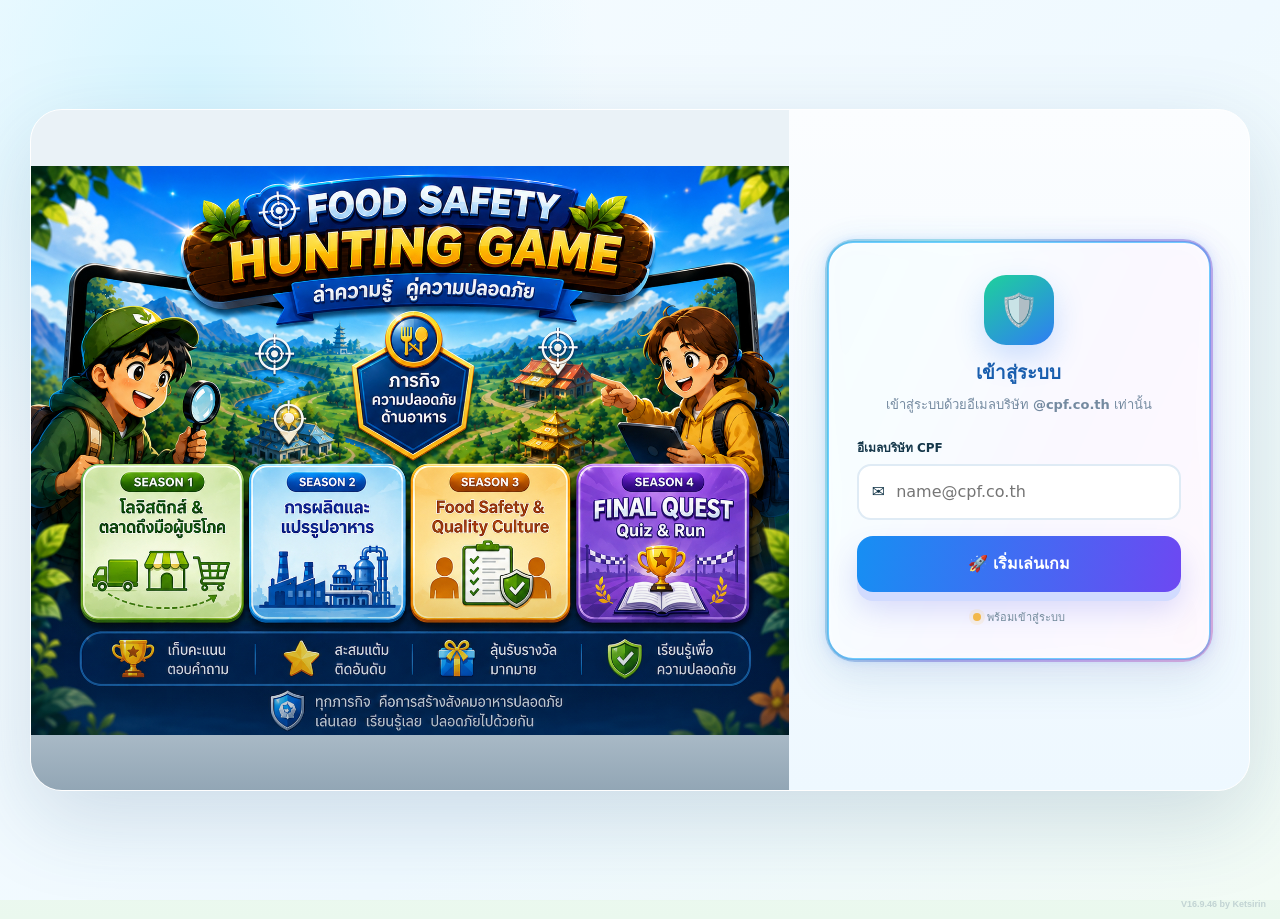
==== index.html @ b7f22d5d "Add files via upload" ====
<!doctype html>
<html lang="th">
<head>
<meta name="fs-build" content="V18.21.0-S1-HOTSPOT-FIX">
<meta http-equiv="Cache-Control" content="no-cache, no-store, must-revalidate">
<meta http-equiv="Pragma" content="no-cache">
<meta http-equiv="Expires" content="0">
<!-- Food Safety Hunting Game V15.3 HISTORY DATE SCORE -->
  <meta charset="utf-8">
  <meta name="viewport" content="width=device-width,initial-scale=1,maximum-scale=5,viewport-fit=cover">
  <meta name="theme-color" content="#f2fbff">
  <meta name="description" content="Food Safety Hunting Game">
  <title>Food Safety Hunting Game</title>
  <style id="v15-inline-css">
:root{
 --ink:#15374a;--muted:#718a9a;--line:#dceaf2;--green:#109b72;--green2:#31c9a0;
 --blue:#2f7df4;--violet:#6e55f4;--gold:#f7b51c;--red:#ef5c62;--bg:#f5fbfe;
 --shadow:0 14px 38px rgba(56,103,139,.10);--shadow2:0 24px 70px rgba(50,100,140,.15)
}
*{box-sizing:border-box}html{scroll-behavior:smooth}body{margin:0;font-family:Tahoma,"Noto Sans Thai","Leelawadee UI",system-ui,sans-serif;background:var(--bg);color:var(--ink)}button,input,textarea{font:inherit}.hidden,.hidden-layer{display:none!important}button{cursor:pointer}
.orientation-gate{position:fixed;inset:0;z-index:10000;display:none;align-items:center;justify-content:center;padding:24px;background:linear-gradient(145deg,#e8f8ff 0%,#f7fcff 48%,#eafaf4 100%);text-align:center}
.orientation-gate.active{display:flex}
.orientation-card{width:min(440px,100%);padding:32px 26px 28px;border:2px solid #b9dcf4;border-radius:28px;background:rgba(255,255,255,.97);box-shadow:0 26px 70px rgba(31,91,135,.20),inset 0 1px 0 #fff}
.orientation-phone{font-size:70px;line-height:1;display:inline-block;animation:rotateDevice 1.8s ease-in-out infinite;filter:drop-shadow(0 10px 12px rgba(35,113,181,.18))}
.orientation-card h2{margin:18px 0 8px;color:#155b9b;font-size:25px}
.orientation-card p{margin:0;color:#57758a;font-size:14px;line-height:1.65}
.orientation-card small{display:block;margin-top:14px;padding:8px 12px;border-radius:999px;background:#eef9f4;color:#16815f;font-weight:900}
body.orientation-blocked{overflow:hidden!important}
@keyframes rotateDevice{0%,20%{transform:rotate(0deg)}55%,80%{transform:rotate(90deg)}100%{transform:rotate(0deg)}}
/* login */
.login-screen{min-height:100vh;display:grid;place-items:center;padding:26px;background:radial-gradient(circle at 15% 10%,#d7f5ff,transparent 30%),linear-gradient(135deg,#f7fcff,#eff9ff 58%,#f2fbf5)}
.login-shell{width:min(1220px,100%);min-height:680px;display:grid;grid-template-columns:1.35fr .82fr;overflow:hidden;border-radius:32px;background:#fff;box-shadow:0 28px 85px rgba(42,86,128,.18);border:1px solid #fff}
.login-hero{min-height:680px;background:url("./login-hero.jpg?v=20260829-2245") center center/contain no-repeat;background-color:#eaf2f7;position:relative;overflow:hidden}.login-hero:after{content:"";position:absolute;inset:0;background:linear-gradient(180deg,transparent 68%,rgba(3,42,74,.38))}
.hero-chips{display:none!important}.hero-chips span{padding:7px 10px;border-radius:999px;color:#fff;font-size:11px;font-weight:900;background:rgba(3,49,86,.68);border:1px solid rgba(255,255,255,.25);backdrop-filter:blur(9px)}
.login-panel{display:grid;place-items:center;padding:38px;background:linear-gradient(180deg,#fbfdff,#eef8ff)}.login-card{width:min(410px,100%);padding:32px 28px;border-radius:26px;background:rgba(255,255,255,.96);border:1px solid #dcebf5;box-shadow:var(--shadow);text-align:center}.login-icon{width:70px;height:70px;border-radius:22px;display:grid;place-items:center;margin:0 auto 13px;color:#fff;font-size:32px;background:linear-gradient(145deg,#1ed19b,#2f7df4);box-shadow:0 13px 30px rgba(47,125,244,.22)}.login-card h1{margin:0;color:#195eae}.login-card p{margin:7px 0 23px;color:#748aa0;font-size:13px}.login-card label{display:block;text-align:left;font-weight:900;font-size:12px;margin-bottom:7px}.email-box{height:56px;display:flex;align-items:center;gap:9px;padding:0 13px;border-radius:14px;border:2px solid #dfebf5;background:#fff}.email-box:focus-within{border-color:#54bff2;box-shadow:0 0 0 4px rgba(84,191,242,.12)}.email-box input{width:100%;height:100%;border:0;outline:0;background:transparent;color:#173b58}.login-btn{width:100%;height:56px;margin-top:16px;border:0;border-radius:16px;color:#fff;font-weight:1000;font-size:16px;background:linear-gradient(100deg,#168ff3,#6d48f2);box-shadow:0 9px 0 #d1dbff,0 17px 30px rgba(73,86,230,.20);transition:.15s}.login-btn:hover{transform:translateY(-2px)}.login-btn:active{transform:translateY(5px);box-shadow:0 4px 0 #d1dbff}.login-status{display:flex;justify-content:center;align-items:center;gap:6px;margin-top:16px;color:#71899a;font-size:11px}.status-dot,.ready-dot,.mini-dot{width:8px;height:8px;border-radius:50%;display:inline-block;background:#f2b84b;box-shadow:0 0 0 4px rgba(242,184,75,.12)}.status-dot.online,.ready-dot.online,.mini-dot.online{background:#15bd84;box-shadow:0 0 0 4px rgba(21,189,132,.12)}.status-dot.offline,.ready-dot.offline{background:#ec5e65}
/* header */
.game-screen{min-height:100vh;background:radial-gradient(circle at 0 0,rgba(60,213,255,.12),transparent 25%),linear-gradient(180deg,#f8fcff,#f1f9fc)}
.game-header{position:sticky;top:0;z-index:40;background:linear-gradient(100deg,#064e42,#073f37 55%,#073832);color:#fff;box-shadow:0 10px 26px rgba(14,56,61,.14)}.header-inner{max-width:1510px;margin:auto;min-height:92px;padding:10px 20px;display:grid;grid-template-columns:1fr auto minmax(260px,.75fr);align-items:center;gap:18px}.game-brand{display:flex;align-items:center;gap:11px}.brand-shield{width:60px;height:60px;border-radius:50% 50% 45% 45%;display:grid;place-items:center;font-size:30px;font-weight:1000;color:#fff;background:linear-gradient(145deg,#25d49c,#0a8b65);border:3px solid rgba(255,255,255,.8);box-shadow:0 0 0 4px rgba(255,255,255,.10)}.game-brand div:last-child{display:flex;flex-direction:column}.game-brand b{font-size:18px;letter-spacing:.5px}.game-brand strong{font-size:25px;color:#ffd057;line-height:1}.game-brand small{font-size:12px;margin-top:4px;color:#dcf4ea}.header-stats{display:flex;align-items:stretch}.stat{min-width:116px;padding:7px 18px;border-left:1px solid rgba(255,255,255,.17)}.stat small{display:block;font-size:10px;color:#cfe9e0}.stat b{display:block;margin-top:3px;font-size:20px}.stat.score b{color:#ffd057}.user-chip{display:flex;align-items:center;justify-self:end;gap:10px;min-width:0}.avatar{width:44px;height:44px;border-radius:50%;display:grid;place-items:center;background:linear-gradient(145deg,#f2f6f7,#fff);color:#08725a;font-weight:1000}.user-copy{min-width:0}.user-copy b,.user-copy small{display:block}.user-copy b{font-size:12px}.user-copy small{font-size:10px;color:#d4e9e1;white-space:nowrap;overflow:hidden;text-overflow:ellipsis;max-width:180px}.ready-dot{background:#16c58a}
/* layout */
.workspace{max-width:1510px;margin:0 auto;display:grid;grid-template-columns:236px minmax(0,1fr);gap:16px;padding:18px}.sidebar{display:flex;flex-direction:column;gap:16px}.panel,.play-card{background:#fff;border:1px solid #e0ebf2;border-radius:20px;box-shadow:var(--shadow)}.panel{padding:14px}.panel-title{font-size:15px;font-weight:1000;color:#17445a;margin-bottom:10px}.progress-card>b{display:block;color:#0c7d5f;font-size:13px}.progress-track{height:9px;border-radius:999px;background:#e8eef2;overflow:hidden;margin:12px 0 7px}.progress-fill{height:100%;width:0;background:linear-gradient(90deg,#18be87,#1ac6bb,#4577f6);transition:width .35s ease}.progress-text{color:#708797;font-size:12px}.score-total{display:flex;align-items:center;gap:9px;margin-top:14px;padding-top:14px;border-top:1px solid #e7eef3}.score-total>span{font-size:28px}.score-total small,.score-total b{display:block}.score-total small{color:#7a91a0;font-size:10px}.score-total b{color:#117b5f;font-size:16px;margin-top:2px}.menu-card{padding:11px}.nav-item{width:100%;min-height:54px;margin-top:7px;padding:7px 9px;border-radius:14px;border:1px solid #dbe8f0;background:linear-gradient(180deg,#fff,#f8fbfd);color:#294b5d;display:grid;grid-template-columns:35px 1fr auto;align-items:center;gap:8px;text-align:left;box-shadow:0 6px 16px rgba(55,104,140,.05);transition:.14s}.nav-item:hover{transform:translateY(-2px);box-shadow:0 10px 22px rgba(55,104,140,.10);border-color:#a9d8e9}.nav-item:active{transform:translateY(2px)}.nav-item.active{border-color:#1eae80;background:linear-gradient(135deg,#f0fff8,#ecfbff)}.nav-item.locked{opacity:.65}.nav-item i{font-style:normal;font-size:21px;text-align:center}.nav-item span b,.nav-item span small{display:block}.nav-item span b{font-size:13px}.nav-item span small{font-size:10px;color:#758d9b;margin-top:2px}.nav-item em{font-style:normal;font-size:12px}.menu-card hr{border:0;border-top:1px solid #e8eef2;margin:12px 4px 4px}.nav-item.logout{border-color:#f1cfd0;background:linear-gradient(180deg,#fff9f9,#fff3f3)}.nav-item.logout b{color:#df5357}.content{min-width:0}.season-bar{height:52px;border-radius:20px 20px 0 0;padding:0 18px;display:flex;align-items:center;justify-content:space-between;color:#fff;background:linear-gradient(100deg,#0b815f,#08725a);box-shadow:0 10px 22px rgba(16,113,86,.12)}.season-bar b{font-size:15px}.season-bar span{font-size:12px;font-weight:900}.play-card{border-radius:0 0 22px 22px;padding:18px}.play-grid{display:grid;grid-template-columns:minmax(0,1.7fr) minmax(305px,.72fr);gap:16px}.image-wrap{position:relative;border-radius:17px;overflow:hidden;border:1px solid #dceaf2;background:#f2f8fb;box-shadow:0 14px 32px rgba(65,114,153,.10)}.image-wrap img{display:block;width:100%;height:auto;aspect-ratio:16/9;object-fit:cover;transition:opacity .2s}.image-wrap img.loading{opacity:.45}.click-layer{position:absolute;inset:0;z-index:3;cursor:crosshair;touch-action:manipulation}.image-tip{position:absolute;left:11px;bottom:10px;z-index:8;padding:7px 10px;border-radius:999px;background:rgba(14,55,73,.76);color:#fff;font-size:10px;font-weight:900;backdrop-filter:blur(8px)}.marker{position:absolute;z-index:7;width:39px;height:39px;transform:translate(-50%,-50%);border-radius:50%;border:3px solid #fff;color:#fff;font-weight:1000;background:linear-gradient(145deg,#ff936c,#ff4e7e);box-shadow:0 10px 24px rgba(255,88,118,.30),0 0 0 4px rgba(255,255,255,.68);animation:pop .18s ease-out}.marker:hover{transform:translate(-50%,-50%) scale(1.08)}.marker:active{transform:translate(-50%,-50%) scale(.94)}@keyframes pop{from{transform:translate(-50%,-50%) scale(.4);opacity:0}to{transform:translate(-50%,-50%) scale(1);opacity:1}}.reveal-ring{position:absolute;z-index:6;transform:translate(-50%,-50%);border:4px solid #14be7e;border-radius:50%;box-shadow:0 0 0 5px rgba(255,255,255,.78),0 0 24px rgba(20,190,126,.36);pointer-events:none}.question-panel{padding:10px 7px 8px 10px}.question-kicker{font-size:17px;font-weight:1000;color:#173b4f}.question-panel h2{font-size:18px;line-height:1.55;margin:10px 0 0;color:#2d4353}.divider{height:1px;background:#e3ebf1;margin:20px 0}.question-panel p{color:#687f8e;font-size:12px;line-height:1.65}.compact-rule{display:flex;align-items:center;gap:9px;margin-top:13px;font-size:12px}.compact-rule span{width:28px;height:28px;border-radius:50%;display:grid;place-items:center;font-weight:1000;color:#0e9a70;border:2px solid #24bd89}.compact-rule:nth-of-type(2) span{color:#e49b00;border-color:#ffb728}.question-meta{display:flex;gap:7px;flex-wrap:wrap;margin-top:20px}.question-meta span{padding:6px 9px;border-radius:999px;background:#eef7fb;color:#457187;font-size:10px;font-weight:900}.reason-box{margin-top:17px;border:1px solid #e2ebf1;border-radius:17px;padding:15px;background:linear-gradient(180deg,#fff,#fbfdfe)}.reason-head{display:flex;justify-content:space-between;gap:12px;align-items:center}.reason-head>div:first-child b,.reason-head>div:first-child small{display:block}.reason-head>div:first-child b{font-size:16px}.reason-head>div:first-child small{margin-top:4px;color:#758b98;font-size:11px}.question-score{min-width:145px;text-align:center;padding:9px 13px;border-radius:13px;background:#f5f8fb}.question-score small,.question-score b{display:block}.question-score small{font-size:10px;color:#748995}.question-score b{font-size:19px;color:#315f9d;margin-top:2px}.reason-list{display:grid;gap:9px;margin-top:11px}.empty-reason{padding:13px 14px;border:1px dashed #cde0eb;border-radius:13px;background:#f7fbfd;color:#748b99;font-size:11px}.reason-row{display:grid;grid-template-columns:40px 1fr;gap:9px;padding:9px;border:1px solid #dfebf2;border-radius:14px;background:#fff;box-shadow:0 7px 18px rgba(68,111,143,.05)}.reason-number{width:40px;height:40px;border-radius:50%;display:grid;place-items:center;color:#fff;font-weight:1000;background:linear-gradient(145deg,#2fc89a,#3e75f1)}.reason-input{width:100%;min-height:58px;padding:10px 12px;resize:vertical;border:1px solid #d6e6ef;border-radius:12px;outline:0;color:#23485b;background:#fff}.reason-input:focus{border-color:#4bb4ef;box-shadow:0 0 0 4px rgba(75,180,239,.12)}.reason-note{font-size:10px;color:#78909e;margin-top:4px}.submit-row{margin-top:13px;display:flex;align-items:center;justify-content:space-between;gap:12px}.action-status{display:flex;align-items:center;gap:7px;color:#68808f;font-size:11px;font-weight:900}.mini-dot{background:#18bd86;box-shadow:0 0 0 4px rgba(24,189,134,.10)}.action-buttons{display:flex;gap:9px}.btn{min-height:45px;padding:0 18px;border-radius:12px;font-weight:1000;transition:.14s}.btn.ghost{border:1px solid #d7e6ee;background:linear-gradient(180deg,#fff,#f7fafc);color:#365769;box-shadow:0 6px 14px rgba(60,104,136,.07)}.btn.ghost:hover{transform:translateY(-2px)}.btn.submit{border:0;color:#fff;background:linear-gradient(100deg,#237ff4,#6d4cf2);box-shadow:0 7px 0 #d3dcff,0 14px 24px rgba(71,88,226,.16);position:relative;overflow:hidden}.btn.submit:hover{transform:translateY(-2px)}.btn.submit:active{transform:translateY(4px);box-shadow:0 3px 0 #d3dcff}.btn.submit.loading:after{content:"";position:absolute;inset:0;background:linear-gradient(90deg,transparent,rgba(255,255,255,.32),transparent);animation:shine 1s linear infinite}@keyframes shine{from{transform:translateX(-100%)}to{transform:translateX(100%)}}
/* overlays */
.overlay,.busy{position:fixed;inset:0;z-index:100;display:grid;place-items:center;padding:18px;background:rgba(231,244,251,.66);backdrop-filter:blur(8px)}.modal-card,.busy-card{width:min(700px,100%);max-height:84vh;overflow:auto;border-radius:24px;background:#fff;border:1px solid #dbe8f0;box-shadow:var(--shadow2);padding:24px;position:relative}.result-modal{text-align:center}.modal-x{position:absolute;right:14px;top:14px;width:38px;height:38px;border-radius:50%;border:0;background:#eef5f9;color:#587181;font-weight:1000}.result-icon{font-size:42px}.result-modal h2{margin:6px 0}.result-score{font-size:42px;font-weight:1000;color:#175f9e}.result-line{font-size:13px;line-height:1.7;color:#5a7585}.result-answers{text-align:left;margin-top:14px;padding-top:14px;border-top:1px solid #e3edf2;font-size:12px;line-height:1.65;color:#56707f}.wide{width:100%;margin-top:16px}.menu-modal-body{margin-top:15px;color:#4f6c7c;font-size:13px;line-height:1.7}.busy-card{width:min(330px,calc(100vw - 30px));text-align:center;padding:25px}.spinner{width:52px;height:52px;margin:0 auto 12px;border-radius:50%;border:4px solid #e3edf4;border-top-color:#2f89f4;border-right-color:#7053f4;animation:spin .8s linear infinite}@keyframes spin{to{transform:rotate(360deg)}}.busy-card b,.busy-card small{display:block}.busy-card b{font-size:18px}.busy-card small{margin-top:6px;color:#7a8e9a}.toast{position:fixed;left:50%;bottom:24px;z-index:160;transform:translate(-50%,15px);opacity:0;padding:10px 14px;border-radius:999px;background:#183b50;color:#fff;font-size:11px;font-weight:900;box-shadow:0 12px 28px rgba(0,0,0,.18);transition:.2s;pointer-events:none}.toast.show{opacity:1;transform:translate(-50%,0)}
.lb-table,.history-table{width:100%;border-collapse:separate;border-spacing:0 7px}.lb-table th,.history-table th{text-align:left;color:#728896;font-size:10px;padding:0 8px 3px}.lb-table td,.history-table td{padding:9px;background:#f6fafc;border-top:1px solid #e3edf2;border-bottom:1px solid #e3edf2}.help-list{display:grid;gap:9px}.help-step{display:flex;gap:10px;padding:11px;border:1px solid #e1ebf1;border-radius:13px;background:#f7fbfd}.help-step i{width:28px;height:28px;border-radius:50%;display:grid;place-items:center;background:linear-gradient(145deg,#20c997,#3d75f2);color:#fff;font-style:normal;font-weight:1000;flex:0 0 auto}
@media(max-width:1100px){.workspace{grid-template-columns:1fr}.sidebar{display:grid;grid-template-columns:1fr}.menu-card{display:grid;grid-template-columns:repeat(4,minmax(0,1fr));gap:7px}.menu-card .panel-title,.menu-card hr{grid-column:1/-1}.nav-item{margin-top:0}.nav-item small{display:none}.play-grid{grid-template-columns:1fr}.question-panel{padding:5px 3px}.header-inner{grid-template-columns:1fr auto}.user-chip{display:none}}
@media(max-width:720px){.login-screen{padding:0}.login-shell{grid-template-columns:1fr;min-height:100vh;border-radius:0}.login-hero{min-height:250px}.login-panel{padding:20px 14px}.game-header{position:relative}.header-inner{display:flex;flex-wrap:wrap;min-height:auto;padding:10px}.game-brand{width:100%}.brand-shield{width:44px;height:44px}.game-brand strong{font-size:18px}.header-stats{width:100%;display:grid;grid-template-columns:repeat(3,1fr)}.stat{min-width:0;padding:6px 9px}.stat b{font-size:15px}.workspace{padding:8px}.progress-card{display:none}.menu-card{grid-template-columns:repeat(3,1fr);padding:8px}.nav-item{min-height:60px;display:flex;flex-direction:column;justify-content:center;text-align:center;padding:6px}.nav-item i{font-size:18px}.nav-item em{display:none}.play-card{padding:8px}.season-bar{height:46px;border-radius:14px 14px 0 0}.image-wrap{border-radius:13px}.reason-head{align-items:flex-start}.question-score{min-width:105px}.submit-row{flex-direction:column;align-items:stretch}.action-buttons{display:grid;grid-template-columns:1fr 1fr}.btn.submit{grid-column:1/-1}.action-status{justify-content:center}.play-grid{gap:8px}}


/* ===== V6 START / NEXT FLOW ===== */
.play-card{position:relative}
.question-gate{
  position:absolute;inset:0;z-index:40;display:grid;place-items:center;padding:20px;
  border-radius:0 0 22px 22px;
  background:linear-gradient(135deg,rgba(244,252,255,.84),rgba(234,248,246,.82));
  backdrop-filter:blur(9px);
  transition:opacity .2s ease,visibility .2s ease;
}
.question-gate.off{opacity:0;visibility:hidden;pointer-events:none}
.gate-card{
  width:min(470px,calc(100% - 20px));text-align:center;padding:28px 26px;border-radius:26px;
  background:linear-gradient(180deg,rgba(255,255,255,.98),rgba(248,253,255,.98));
  border:1px solid #d9eaf2;box-shadow:0 24px 70px rgba(55,115,156,.18),inset 0 1px #fff;
}
.gate-icon{font-size:46px;filter:drop-shadow(0 8px 14px rgba(30,126,209,.16));animation:gateFloat 2s ease-in-out infinite}
@keyframes gateFloat{50%{transform:translateY(-5px)}}
.gate-kicker{margin-top:8px;color:#178161;font-size:12px;font-weight:1000;letter-spacing:.7px;text-transform:uppercase}
.gate-card h2{margin:5px 0 7px;color:#173d51;font-size:27px}
.gate-card p{margin:0 auto 18px;color:#698391;font-size:13px;line-height:1.65}
.gate-start{
  width:100%;min-height:58px;border:0;border-radius:16px;color:#fff;font-size:18px;font-weight:1000;
  background:linear-gradient(105deg,#11b985,#238ff2 60%,#6750f2);
  box-shadow:0 9px 0 #c7dded,0 19px 34px rgba(59,105,225,.20);transition:.15s;
}
.gate-start:hover{transform:translateY(-3px);filter:saturate(1.08)}
.gate-start:active{transform:translateY(5px);box-shadow:0 3px 0 #c7dded}
.gate-secondary{width:100%;min-height:45px;margin-top:10px;border-radius:13px;border:1px solid #d9e7ee;background:#fff;color:#5a7382;font-weight:900}
.game-paused .click-layer,.game-paused .marker,.game-paused .reason-choice-bank,.game-paused .reason-drop-slot,.game-paused .game-submit{pointer-events:none!important}
.game-paused .reason-box{opacity:.58;filter:saturate(.75)}
.game-paused .image-wrap{position:relative;overflow:hidden}
.game-paused #questionImage{
  filter:blur(32px) brightness(.38) saturate(.15);
  transform:scale(1.10);
  transition:filter .18s ease,transform .18s ease
}
.game-paused #clickLayer,.game-paused #markerLayer,.game-paused #revealLayer,.game-paused .image-tip{
  opacity:0!important;
  visibility:hidden!important;
  pointer-events:none!important
}
.game-paused .image-wrap::after{
  content:"⏸ PAUSED";
  position:absolute;
  inset:0;
  z-index:20;
  display:grid;
  place-items:center;
  background:rgba(8,24,36,.62);
  color:#fff;
  font-size:clamp(28px,4vw,54px);
  font-weight:1000;
  letter-spacing:.08em;
  text-shadow:0 4px 18px rgba(0,0,0,.55);
  backdrop-filter:blur(10px);
  -webkit-backdrop-filter:blur(10px);
  pointer-events:none
}

.result-actions-v6{display:grid;grid-template-columns:1fr 1.35fr;gap:10px;margin-top:17px}
.result-actions-v6 .btn{min-height:49px}
.btn.end-game{border:1px solid #d8e6ee;background:linear-gradient(180deg,#fff,#f6fafc);color:#476778;box-shadow:0 7px 16px rgba(60,104,136,.07)}
.btn.end-game:hover{transform:translateY(-2px)}
.result-actions-v6 .submit{width:auto;margin:0}
.result-actions-v6.final{grid-template-columns:1fr}
.result-actions-v6.final .end-game{min-height:54px;color:#fff;border:0;background:linear-gradient(105deg,#12b887,#2587f0);box-shadow:0 8px 0 #d1e7ea,0 15px 24px rgba(51,125,187,.16)}
.session-done .gate-icon{animation:none}
@media(max-width:620px){.result-actions-v6{grid-template-columns:1fr}.gate-card{padding:24px 18px}.gate-card h2{font-size:23px}}


/* ===== V8: neutral selection + timeout rule ===== */
.marker{
  background:linear-gradient(145deg,#28b8f2,#3977ee)!important;
  box-shadow:0 10px 24px rgba(45,132,234,.28),0 0 0 4px rgba(255,255,255,.72)!important;
}
.marker.correct{
  background:linear-gradient(145deg,#24ca8f,#10a96f)!important;
  box-shadow:0 10px 24px rgba(16,169,111,.28),0 0 0 4px rgba(255,255,255,.78)!important;
}
.marker.wrong{
  background:linear-gradient(145deg,#ff866f,#ef4f61)!important;
  box-shadow:0 10px 24px rgba(239,79,97,.28),0 0 0 4px rgba(255,255,255,.78)!important;
}
.save-rule{
  margin-top:15px!important;padding:10px 12px;border-radius:12px;
  background:#fff8e8;color:#91660b!important;border:1px solid #f4dda5;
  font-size:11px!important;line-height:1.55!important;
}
.timeout-note{
  padding:14px 15px;border-radius:13px;background:#fff8e8;border:1px solid #f2d99c;
  color:#7e5a12;font-weight:800;line-height:1.65;
}
.result-modal.timeout .result-score{font-size:30px;color:#d38419}
.result-modal.timeout .result-icon{filter:none}


/* ===== V9: visual answer feedback ===== */
.result-modal{max-width:900px!important}
.result-visual{margin:16px 0 6px;padding:13px;border-radius:16px;background:#f6fbfe;border:1px solid #dceaf2}
.result-visual.hidden{display:none}
.result-visual-title{font-size:12px;font-weight:1000;color:#315a70;margin:0 0 8px}
.result-visual-wrap{position:relative;overflow:hidden;border-radius:14px;border:1px solid #d5e6ef;background:#eef6fa;box-shadow:0 8px 24px rgba(58,103,135,.08)}
.result-visual-wrap img{display:block;width:100%;height:auto;aspect-ratio:16/9;object-fit:cover}
.result-visual-layer{position:absolute;inset:0;pointer-events:none}
.result-visual .answer-ring{position:absolute;transform:translate(-50%,-50%);border:3px solid #13b97b;border-radius:50%;box-shadow:0 0 0 3px rgba(255,255,255,.82),0 0 16px rgba(19,185,123,.35);background:rgba(19,185,123,.04)}
.result-visual .answer-marker{position:absolute;transform:translate(-50%,-50%);width:30px;height:30px;border-radius:50%;display:grid;place-items:center;color:#fff;font-size:12px;font-weight:1000;border:2px solid #fff;box-shadow:0 5px 14px rgba(20,54,78,.25);z-index:4}
.result-visual .answer-marker.correct{background:linear-gradient(145deg,#22c98b,#079b65)}
.result-visual .answer-marker.wrong{background:linear-gradient(145deg,#ff846e,#e7485c)}
.result-legend{display:flex;flex-wrap:wrap;gap:12px;margin-top:9px;color:#668191;font-size:10px;font-weight:900}
.result-legend span{display:flex;align-items:center;gap:5px}
.legend-dot{width:11px;height:11px;border-radius:50%;display:inline-block}
.legend-dot.correct{background:#13ad73}.legend-dot.wrong{background:#ec5361}
.legend-ring{width:15px;height:11px;border:2px solid #13ad73;border-radius:50%;display:inline-block}
.result-answers{max-height:250px;overflow:auto;padding-right:4px}
@media(max-width:620px){.result-modal{max-width:calc(100vw - 20px)!important}.result-legend{gap:7px}.result-visual{padding:9px}}


/* ===== V10: Reason panel beside image ===== */
.side-reason-layout{
  display:grid!important;
  grid-template-columns:minmax(0,1.72fr) minmax(340px,.78fr)!important;
  gap:14px!important;
  align-items:stretch!important;
}
.side-reason-layout .image-wrap{
  min-width:0;
  align-self:start;
}
.right-game-panel{
  min-width:0;
  display:flex;
  flex-direction:column;
  gap:10px;
  align-self:stretch;
  max-height:min(70vh,690px);
}
.compact-question-panel{
  flex:0 0 auto;
  min-height:auto!important;
  padding:15px 16px!important;
}
.question-topline{
  display:flex;
  align-items:center;
  justify-content:space-between;
  gap:10px;
}
.compact-question-panel h2{
  margin:8px 0 10px!important;
  font-size:18px!important;
  line-height:1.5!important;
}
.compact-question-panel .question-meta{
  margin:0!important;
  display:flex;
  gap:5px;
  flex-wrap:wrap;
}
.score-rules-inline{
  display:flex;
  flex-wrap:wrap;
  gap:7px;
  margin-top:4px;
}
.score-rules-inline span{
  padding:6px 9px;
  border-radius:999px;
  background:#f1fbf7;
  border:1px solid #cceee1;
  color:#2b725b;
  font-size:10px;
  font-weight:900;
}
.compact-question-panel .save-rule{
  margin:9px 0 0!important;
  padding:8px 10px!important;
}
.reason-side-panel{
  flex:1 1 auto;
  min-height:0;
  display:flex;
  flex-direction:column;
  background:linear-gradient(180deg,#ffffff,#f9fcfe);
  border:1px solid var(--line);
  border-radius:18px;
  box-shadow:0 8px 24px rgba(58,103,135,.07);
  overflow:hidden;
}
.side-reason-head{
  flex:0 0 auto;
  padding:12px 13px;
  border-bottom:1px solid #e3edf3;
  background:linear-gradient(180deg,#fff,#f8fcff);
}
.side-reason-head>div:first-child b{
  font-size:14px;
}
.side-reason-head>div:first-child small{
  display:block;
  margin-top:2px;
  font-size:9px;
  color:#7c93a1;
}
.side-reason-head .question-score{
  min-width:84px!important;
  padding:7px 9px!important;
}
.reason-scroll{
  flex:1 1 auto;
  min-height:120px;
  overflow-y:auto;
  overscroll-behavior:contain;
  padding:10px;
  display:flex!important;
  flex-direction:column;
  gap:8px!important;
  scrollbar-width:thin;
  scrollbar-color:#b9d9e8 transparent;
}
.reason-scroll::-webkit-scrollbar{width:7px}
.reason-scroll::-webkit-scrollbar-thumb{background:#bad9e7;border-radius:999px}
.reason-scroll .reason-row{
  flex:0 0 auto;
  display:grid!important;
  grid-template-columns:34px minmax(0,1fr)!important;
  gap:8px!important;
  padding:8px!important;
  border:1px solid #e0edf4!important;
  border-radius:13px!important;
  background:#fff!important;
  box-shadow:none!important;
}
.reason-scroll .reason-number{
  width:32px!important;
  height:32px!important;
  font-size:12px!important;
}
.reason-scroll .reason-input{
  min-height:48px!important;
  max-height:80px!important;
  padding:8px 10px!important;
  font-size:12px!important;
  resize:vertical!important;
}
.reason-scroll .reason-note{
  margin-top:3px!important;
  font-size:8px!important;
  line-height:1.35!important;
}
.reason-scroll .empty-reason{
  margin:auto 0;
  padding:16px 12px!important;
  text-align:center;
}
.side-submit-area{
  flex:0 0 auto;
  padding:9px 10px 10px;
  border-top:1px solid #e3edf3;
  background:rgba(255,255,255,.96);
}
.side-submit-area .action-status{
  min-height:auto!important;
  padding:7px 9px!important;
  margin:0 0 7px!important;
  font-size:9px!important;
}
.side-actions{
  display:grid!important;
  grid-template-columns:.85fr .95fr 1.4fr!important;
  gap:6px!important;
}
.side-actions .btn{
  min-width:0!important;
  min-height:40px!important;
  padding:7px 8px!important;
  font-size:10px!important;
}
.side-actions .submit{
  margin:0!important;
  width:100%!important;
}
/* old bottom reason box no longer used */
.reason-box{display:none!important}

@media(max-width:1180px){
  .side-reason-layout{
    grid-template-columns:minmax(0,1.45fr) minmax(320px,.8fr)!important;
  }
  .right-game-panel{max-height:min(68vh,640px)}
  .compact-question-panel h2{font-size:16px!important}
}
@media(max-width:900px){
  .side-reason-layout{grid-template-columns:1fr!important}
  .right-game-panel{max-height:none!important}
  .reason-side-panel{max-height:none!important;overflow:visible!important}
  .reason-scroll{max-height:300px;min-height:90px}
}
@media(max-width:620px){
  .compact-question-panel{padding:12px!important}
  .side-actions{grid-template-columns:1fr 1fr!important}
  .side-actions .submit{grid-column:1/-1}
  .reason-scroll{max-height:260px;padding:8px}
}


/* V11 latest cumulative score in result */
.latest-total-score{
  margin-top:14px;
  padding:11px 14px;
  border-radius:14px;
  display:flex;
  align-items:center;
  justify-content:space-between;
  gap:12px;
  background:linear-gradient(135deg,#eefcf7,#eef7ff);
  border:1px solid rgba(38,181,137,.22);
}
.latest-total-score span{font-size:12px;color:#537386;font-weight:800}
.latest-total-score strong{font-size:17px;color:#087a59}


/* ===== V12: Question strip above image + 5 reasons without panel scroll ===== */
.question-strip-v12{
  margin-bottom:12px;
  padding:12px 14px;
  border:1px solid #dceaf2;
  border-radius:16px;
  background:linear-gradient(180deg,#ffffff,#f9fcfe);
  box-shadow:0 8px 22px rgba(58,103,135,.06);
}
.question-strip-main{
  display:grid;
  grid-template-columns:minmax(0,1fr) auto;
  align-items:center;
  gap:18px;
}
.question-strip-copy{min-width:0}
.question-strip-top{
  display:flex;
  align-items:center;
  gap:10px;
  margin-bottom:4px;
}
.question-strip-v12 .question-kicker{
  font-size:13px;
  font-weight:1000;
  color:#173b4f;
}
.question-strip-v12 .question-meta{
  margin:0!important;
  display:flex;
  gap:5px;
}
.question-strip-v12 .question-meta span{
  padding:5px 8px;
  font-size:9px;
}
.question-strip-v12 h2{
  margin:0!important;
  font-size:18px!important;
  line-height:1.45!important;
  color:#263f50;
}
.question-strip-rules{
  min-width:240px;
  display:flex;
  flex-direction:column;
  align-items:flex-end;
  gap:6px;
}
.question-strip-v12 .score-rules-inline{
  margin:0!important;
  justify-content:flex-end;
}
.question-strip-v12 .score-rules-inline span{
  padding:6px 9px;
  font-size:10px;
}
.question-strip-v12 .save-rule{
  margin:0!important;
  padding:7px 10px!important;
  border-radius:10px;
  background:#fff8e8;
  border:1px solid #f1d28e;
  color:#9a6b08;
  font-size:9px!important;
  font-weight:900;
  white-space:nowrap;
}

.v12-layout{
  grid-template-columns:minmax(0,1.72fr) minmax(350px,.78fr)!important;
  align-items:stretch!important;
}
.v12-reason-column{
  max-height:none!important;
  height:100%;
  gap:0!important;
}
.v12-reason-panel{
  height:100%;
  min-height:0;
  overflow:visible!important;
}
.v12-reason-list{
  flex:1 1 auto;
  overflow:visible!important;
  max-height:none!important;
  min-height:0!important;
  padding:7px 8px!important;
  gap:5px!important;
  scrollbar-width:none!important;
}
.v12-reason-list::-webkit-scrollbar{display:none!important}
.v12-reason-list .reason-row{
  grid-template-columns:31px minmax(0,1fr)!important;
  gap:6px!important;
  padding:5px!important;
  border-radius:11px!important;
}
.v12-reason-list .reason-number{
  width:29px!important;
  height:29px!important;
  font-size:11px!important;
}
.v12-reason-list .reason-input{
  min-height:41px!important;
  height:41px!important;
  max-height:41px!important;
  padding:7px 9px!important;
  font-size:11px!important;
  line-height:1.25!important;
  resize:none!important;
}
/* ลดข้อความซ้ำใต้ทุกช่อง เพื่อให้ 5 คำตอบเห็นครบพร้อมกัน */
.v12-reason-list .reason-note{display:none!important}
.v12-reason-panel .side-reason-head{
  padding:9px 10px!important;
}
.v12-reason-panel .side-reason-head>div:first-child b{font-size:13px!important}
.v12-reason-panel .side-reason-head>div:first-child small{font-size:8px!important}
.v12-reason-panel .question-score{
  min-width:76px!important;
  padding:6px 8px!important;
}
.v12-reason-panel .question-score small{font-size:8px!important}
.v12-reason-panel .question-score b{font-size:16px!important}
.v12-reason-panel .side-submit-area{
  padding:7px 8px 8px!important;
}
.v12-reason-panel .side-submit-area .action-status{
  padding:5px 7px!important;
  margin-bottom:5px!important;
  font-size:8px!important;
}
.v12-reason-panel .side-actions{
  grid-template-columns:.82fr .92fr 1.45fr!important;
  gap:5px!important;
}
.v12-reason-panel .side-actions .btn{
  min-height:37px!important;
  padding:5px 6px!important;
  font-size:9px!important;
}

@media(max-width:1180px){
  .question-strip-main{grid-template-columns:1fr}
  .question-strip-rules{min-width:0;align-items:flex-start;flex-direction:row;flex-wrap:wrap}
  .question-strip-v12 .score-rules-inline{justify-content:flex-start}
  .v12-layout{grid-template-columns:minmax(0,1.45fr) minmax(330px,.8fr)!important}
}
@media(max-width:900px){
  .question-strip-v12{margin-bottom:8px;padding:10px}
  .question-strip-v12 h2{font-size:16px!important}
  .v12-layout{grid-template-columns:1fr!important}
  .v12-reason-panel{height:auto!important}
  .v12-reason-list{overflow:visible!important}
}


/* ===== V13 Reason Panel Readability ===== */
.v12-reason-panel .side-reason-head{
  padding:11px 12px!important;
}
.v12-reason-panel .side-reason-head>div:first-child b{
  font-size:16px!important;
  line-height:1.25!important;
}
.v12-reason-panel .side-reason-head>div:first-child small{
  font-size:10px!important;
  line-height:1.35!important;
  margin-top:3px!important;
}
.v12-reason-panel .question-score{
  min-width:88px!important;
  padding:7px 9px!important;
}
.v12-reason-panel .question-score small{
  font-size:9px!important;
}
.v12-reason-panel .question-score b{
  font-size:18px!important;
}
.v12-reason-list{
  gap:6px!important;
  padding:8px 9px!important;
}
.v12-reason-list .reason-row{
  grid-template-columns:35px minmax(0,1fr)!important;
  gap:8px!important;
  padding:6px!important;
}
.v12-reason-list .reason-number{
  width:33px!important;
  height:33px!important;
  font-size:13px!important;
}
.v12-reason-list .reason-input{
  min-height:43px!important;
  height:43px!important;
  max-height:43px!important;
  padding:8px 10px!important;
  font-size:13px!important;
  line-height:1.3!important;
  font-weight:600!important;
}
.v12-reason-list .reason-input::placeholder{
  font-size:12px!important;
  color:#8aa0ad!important;
  font-weight:500!important;
}
.v12-reason-panel .side-submit-area .action-status{
  font-size:10px!important;
  line-height:1.3!important;
  padding:6px 8px!important;
}
.v12-reason-panel .side-actions{
  gap:7px!important;
}
.v12-reason-panel .side-actions .btn{
  min-height:41px!important;
  padding:6px 8px!important;
  font-size:12px!important;
  line-height:1.2!important;
}
.v12-reason-panel .side-actions .btn.submit{
  font-size:13px!important;
}


/* ===== V14: Timer moved into Question Strip ===== */
.question-strip-main{
  grid-template-columns:minmax(0,1fr) auto auto!important;
  gap:18px!important;
}

.question-strip-timer{
  min-width:150px;
  padding:8px 16px;
  border-radius:14px;
  border:1px solid rgba(37,145,224,.20);
  background:linear-gradient(180deg,#f5fbff,#eaf7ff);
  box-shadow:
    0 7px 18px rgba(46,118,172,.08),
    inset 0 1px 0 rgba(255,255,255,.8);
  display:flex;
  flex-direction:column;
  align-items:center;
  justify-content:center;
  white-space:nowrap;
}

.question-strip-timer .timer-label{
  font-size:10px;
  line-height:1;
  font-weight:800;
  color:#6f8798;
  margin-bottom:5px;
}

.question-strip-timer .timer-value{
  display:flex;
  align-items:center;
  gap:6px;
  color:#1768a6;
  font-size:17px;
  font-weight:900;
}

.question-strip-timer #timerText{
  font-size:24px;
  line-height:1;
  font-weight:1000;
  letter-spacing:.5px;
  color:#135f96;
  font-variant-numeric:tabular-nums;
}

/* Header has only question number and cumulative score now */
.game-header .header-stats{
  grid-template-columns:repeat(2,auto)!important;
}

@media(max-width:1100px){
  .question-strip-main{
    grid-template-columns:minmax(0,1fr) auto!important;
  }
  .question-strip-timer{
    min-width:135px;
  }
  .question-strip-rules{
    grid-column:1 / -1;
    flex-direction:row!important;
    align-items:center!important;
    justify-content:space-between;
  }
}

@media(max-width:720px){
  .question-strip-main{
    grid-template-columns:1fr auto!important;
    gap:10px!important;
  }
  .question-strip-timer{
    min-width:112px;
    padding:7px 10px;
  }
  .question-strip-timer #timerText{
    font-size:20px;
  }
  .question-strip-timer .timer-label{
    font-size:9px;
  }
}


/* ===== V14.3: Current Game Score vs Leaderboard Score ===== */
.score-summary-dual{
  display:grid!important;
  grid-template-columns:1fr 1fr;
  gap:10px;
  background:transparent!important;
  border:0!important;
  padding:0!important;
  margin-top:14px!important;
}
.score-summary-dual>div{
  display:flex;
  align-items:center;
  justify-content:space-between;
  gap:12px;
  padding:12px 14px;
  border-radius:14px;
  border:1px solid #cce8df;
  background:linear-gradient(180deg,#f3fffb,#ecfaf8);
}
.score-summary-dual>div:nth-child(2){
  border-color:#d8e3fa;
  background:linear-gradient(180deg,#f7faff,#eef5ff);
}
.score-summary-dual span{
  font-size:12px;
  font-weight:800;
  color:#527083;
}
.score-summary-dual strong{
  font-size:17px;
  font-weight:1000;
  color:#087d5c;
  white-space:nowrap;
}
.score-summary-dual>div:nth-child(2) strong{
  color:#2869b2;
}
@media(max-width:620px){
  .score-summary-dual{grid-template-columns:1fr}
}


/* ===== V14.5 Backend Guard ===== */
.gate-start:disabled{
  opacity:.72;
  cursor:wait;
  transform:none!important;
}
.action-status.backend-error{
  color:#b42318;
  background:#fff4f2;
  border-color:#fecdca;
}


/* V15.3 History: date/time + score */
.play-history-v153 td:first-child b{
  display:block;
  font-size:13px;
  color:#18394c;
}
.play-history-v153 td:first-child small{
  display:block;
  margin-top:3px;
  font-size:11px;
  color:#7b919e;
}
.play-history-v153 .history-q{
  display:inline-flex;
  padding:5px 9px;
  border-radius:999px;
  background:#edf7ff;
  color:#236a9a;
  font-weight:800;
  font-size:12px;
}
.play-history-v153 .score-col{
  text-align:right;
}
.play-history-v153 .history-score{
  font-size:18px;
  color:#087d5c;
  font-weight:1000;
}
.play-history-v153 .score-col small{
  display:block;
  font-size:10px;
  color:#7b919e;
  margin-top:2px;
}


/* =========================================================
   V16 COLOR GAME THEME
   Visual redesign only — keeps existing gameplay positions/IDs.
   ========================================================= */
:root{
  --game-navy:#153d8e;
  --game-blue:#1b61bf;
  --game-blue2:#0c4d9d;
  --game-green:#4acb1e;
  --game-green2:#178a14;
  --game-yellow:#ffd63c;
  --game-orange:#ff9d19;
  --game-purple:#6740be;
  --game-sky:#eaf7ff;
}

body{
  background:
    radial-gradient(circle at 10% 8%,rgba(70,192,255,.24),transparent 24%),
    radial-gradient(circle at 90% 12%,rgba(121,220,92,.18),transparent 22%),
    linear-gradient(180deg,#dff5ff 0%,#f7fbff 46%,#eaf8ee 100%)!important;
}
body:before{
  content:"";
  position:fixed;
  inset:0;
  pointer-events:none;
  z-index:-1;
  background:
    radial-gradient(ellipse at 5% 100%,rgba(38,146,60,.12),transparent 27%),
    radial-gradient(ellipse at 96% 100%,rgba(28,130,57,.12),transparent 28%);
}

.game-header{
  background:
    linear-gradient(180deg,rgba(6,76,111,.98),rgba(3,45,82,.98))!important;
  border-bottom:3px solid rgba(255,212,59,.72);
  box-shadow:0 9px 0 rgba(10,64,116,.16),0 18px 34px rgba(8,61,94,.18)!important;
}
.header-inner{
  min-height:108px!important;
  grid-template-columns:minmax(360px,1fr) auto minmax(260px,.7fr)!important;
}
.game-brand-v16{
  min-width:0;
}
.game-logo-v16{
  width:min(365px,100%);
  max-height:88px;
  object-fit:cover;
  object-position:center;
  border-radius:18px;
  filter:drop-shadow(0 9px 8px rgba(0,0,0,.22));
  box-shadow:
    inset 0 0 0 2px rgba(255,255,255,.24),
    0 0 0 2px rgba(31,116,213,.35);
}
.header-stats{
  padding:7px;
  border-radius:18px;
  background:linear-gradient(180deg,rgba(22,100,169,.74),rgba(11,61,118,.78));
  border:1px solid rgba(132,203,255,.35);
  box-shadow:inset 0 1px 0 rgba(255,255,255,.22),0 7px 16px rgba(0,0,0,.12);
}
.stat{
  border-left:1px solid rgba(255,255,255,.22)!important;
}
.stat:first-child{border-left:0!important}
.stat b{color:#fff!important;text-shadow:0 2px 2px rgba(0,0,0,.2)}
.stat.score b{color:#ffe24a!important}
.user-chip{
  padding:9px 12px;
  border:1px solid rgba(188,229,255,.38);
  border-radius:20px;
  background:linear-gradient(180deg,rgba(255,255,255,.15),rgba(255,255,255,.06));
  box-shadow:inset 0 1px 0 rgba(255,255,255,.2);
}

/* Sidebar becomes the blue game console */
.sidebar{
  gap:12px!important;
}
.progress-card,
.menu-card{
  position:relative;
  overflow:hidden;
  color:#fff!important;
  border:2px solid #59a7e8!important;
  background:
    linear-gradient(180deg,#234ea0 0%,#183d86 52%,#102f72 100%)!important;
  box-shadow:
    inset 0 2px 0 rgba(255,255,255,.24),
    inset 0 -3px 0 rgba(0,27,93,.45),
    0 9px 0 rgba(29,80,138,.12),
    0 18px 30px rgba(25,80,119,.17)!important;
}
.progress-card:after,
.menu-card:after{
  content:"";
  position:absolute;
  inset:0;
  pointer-events:none;
  background:linear-gradient(125deg,rgba(255,255,255,.13),transparent 32%,transparent 70%,rgba(255,255,255,.05));
}
.panel-title{
  position:relative;
  z-index:1;
  color:#fff!important;
  font-size:17px!important;
  text-shadow:0 2px 2px rgba(0,0,0,.25);
}
.progress-card>b{color:#d9ff6a!important}
.progress-track{
  background:#0d2b68!important;
  border:1px solid rgba(255,255,255,.18);
  box-shadow:inset 0 2px 4px rgba(0,0,0,.25);
}
.progress-fill{
  background:linear-gradient(90deg,#81ea2b,#48d824,#f3dc31)!important;
  box-shadow:0 0 10px rgba(134,239,45,.4);
}
.progress-text{color:#dbeeff!important}
.score-total{
  border-top:1px solid rgba(255,255,255,.15)!important;
}
.score-total small{color:#cfe7ff!important}
.score-total b{color:#ffe34d!important;text-shadow:0 2px 2px rgba(0,0,0,.24)}

/* Game-menu buttons */
.menu-card{
  padding:10px!important;
}
.menu-card .panel-title{
  display:inline-flex;
  padding:7px 12px;
  margin:-2px 0 5px;
  border-radius:12px;
  background:linear-gradient(180deg,#285dba,#174a9b);
  border:1px solid #70b8f2;
  box-shadow:inset 0 1px 0 rgba(255,255,255,.24),0 4px 0 #0d3579;
}
.menu-card hr{
  border-top:1px solid rgba(255,255,255,.18)!important;
  margin:14px 3px 8px!important;
}
.nav-item{
  position:relative;
  z-index:1;
  min-height:56px!important;
  border:2px solid #72b6eb!important;
  color:#fff!important;
  background:linear-gradient(180deg,#2469ba,#18519e)!important;
  border-radius:16px!important;
  box-shadow:
    inset 0 2px 0 rgba(255,255,255,.22),
    inset 0 -3px 0 rgba(0,36,101,.34),
    0 5px 0 #0a397c,
    0 10px 18px rgba(0,38,94,.18)!important;
  transition:transform .14s ease,filter .14s ease!important;
}
.nav-item:hover{
  transform:translateY(-2px) scale(1.015)!important;
  filter:brightness(1.09) saturate(1.1);
}
.nav-item:active{
  transform:translateY(4px)!important;
  box-shadow:
    inset 0 2px 0 rgba(255,255,255,.18),
    inset 0 -2px 0 rgba(0,36,101,.25),
    0 1px 0 #0a397c!important;
}
.nav-item i{
  font-size:23px!important;
  filter:drop-shadow(0 3px 2px rgba(0,0,0,.18));
}
.nav-item span b{
  color:#fff!important;
  font-size:14px!important;
  text-shadow:0 2px 2px rgba(0,0,0,.20);
}
.nav-item span small{
  color:#d8ecff!important;
  font-size:10px!important;
}
.nav-item em{
  font-size:16px!important;
  filter:drop-shadow(0 2px 1px rgba(0,0,0,.2));
}
.nav-item.active{
  border-color:#d4ff66!important;
  background:linear-gradient(180deg,#80dc2d 0%,#4fc21c 49%,#269c16 100%)!important;
  box-shadow:
    inset 0 2px 0 rgba(255,255,255,.46),
    inset 0 -4px 0 rgba(26,111,10,.36),
    0 5px 0 #188211,
    0 0 20px rgba(177,255,74,.28)!important;
}
.nav-item.active span small{color:#efffdc!important}
.nav-item.locked{
  opacity:.84!important;
  filter:saturate(.76);
}
#leaderboardBtn{
  border-color:#aa88ec!important;
  background:linear-gradient(180deg,#7852c8,#5434a6)!important;
  box-shadow:inset 0 2px rgba(255,255,255,.2),0 5px 0 #382479!important;
}
#historyBtn{
  background:linear-gradient(180deg,#2978ca,#1558a6)!important;
}
#howToBtn{
  border-color:#55c9df!important;
  background:linear-gradient(180deg,#1899b8,#11788f)!important;
  box-shadow:inset 0 2px rgba(255,255,255,.2),0 5px 0 #0a596e!important;
}
.nav-item.logout{
  border-color:#ff8e87!important;
  background:linear-gradient(180deg,#ef624f,#c53f3e)!important;
  box-shadow:inset 0 2px rgba(255,255,255,.2),0 5px 0 #8f292f!important;
}
.nav-item.logout b{color:#fff!important}

/* Main game board */
.season-bar{
  min-height:58px!important;
  border:2px solid #6bc4f0;
  background:linear-gradient(180deg,#1768bf,#0d4e9e)!important;
  box-shadow:
    inset 0 2px 0 rgba(255,255,255,.26),
    0 5px 0 #0b3b7d,
    0 12px 22px rgba(15,78,146,.14)!important;
}
.season-bar b{
  font-size:17px!important;
  text-shadow:0 2px rgba(0,0,0,.2);
}
.play-card{
  border:2px solid #a9d9f3!important;
  background:linear-gradient(180deg,#f8fdff,#eef9ff)!important;
  box-shadow:0 15px 40px rgba(31,96,146,.14)!important;
}
.question-strip-v12{
  border:2px solid #c9e6f6!important;
  border-radius:18px!important;
  background:
    linear-gradient(180deg,#ffffff,#edf8ff)!important;
  box-shadow:
    inset 0 2px 0 rgba(255,255,255,.9),
    0 5px 0 #d9eaf3,
    0 12px 22px rgba(37,109,159,.08)!important;
}
.question-strip-v12 h2{
  color:#113c69!important;
  text-shadow:0 1px #fff;
}
.question-meta span{
  color:#185d9f!important;
  background:#e7f4ff!important;
  border:1px solid #b6dbf4;
}
.question-strip-timer{
  border:2px solid #75bff0!important;
  background:linear-gradient(180deg,#f7fdff,#dff2ff)!important;
  box-shadow:inset 0 2px #fff,0 4px 0 #c0def0!important;
}
.score-rules-inline span{
  border:1px solid #8bd8aa!important;
  background:linear-gradient(180deg,#f2fff3,#dcf9e5)!important;
  color:#197a40!important;
}
.save-rule{
  border:1px solid #f0c966!important;
  background:linear-gradient(180deg,#fff9e4,#ffefbb)!important;
  color:#80520a!important;
}

/* Image & reason card frame */
.image-wrap{
  border:3px solid #f3b444!important;
  border-radius:22px!important;
  box-shadow:
    0 0 0 4px #fff,
    0 0 0 6px #8fc8ed,
    0 12px 26px rgba(41,99,138,.18)!important;
}
.image-tip{
  border:1px solid rgba(255,255,255,.5);
  background:linear-gradient(180deg,rgba(25,111,198,.93),rgba(10,69,139,.94))!important;
  box-shadow:0 4px 0 rgba(7,54,117,.6);
}
.reason-side-panel{
  border:3px solid #93c8ee!important;
  background:linear-gradient(180deg,#fff,#edf8ff)!important;
  border-radius:20px!important;
  box-shadow:
    inset 0 2px #fff,
    0 6px 0 #d0e5f3,
    0 13px 24px rgba(43,100,143,.10)!important;
}
.side-reason-head{
  background:linear-gradient(180deg,#1a64b8,#124d9a)!important;
  color:#fff!important;
  border-bottom:2px solid #0c3c81!important;
}
.side-reason-head b{color:#fff!important;font-size:16px!important}
.side-reason-head small{color:#d8edff!important;font-size:10px!important}
.question-score{
  background:linear-gradient(180deg,#fff8cf,#ffe27b)!important;
  border:1px solid #e9b934;
  box-shadow:inset 0 1px #fff;
}
.question-score b{color:#9c6500!important}
.reason-row{
  border:2px dashed #a8cfee!important;
  background:linear-gradient(180deg,#fff,#f4faff)!important;
  box-shadow:inset 0 1px #fff,0 3px 0 #dceaf4!important;
}
.reason-number{
  background:linear-gradient(180deg,#5fa7f4,#317fd7)!important;
  border:2px solid #fff;
  box-shadow:0 3px 0 #1b5da5;
}
.reason-input{
  border:1px solid #b9d8ed!important;
  background:#fff!important;
  border-radius:14px!important;
}

/* Status/action area stays in the same position; only restyled */
.side-submit-area{
  position:relative;
  padding:12px!important;
  border-top:2px solid #d2e6f4!important;
  background:
    linear-gradient(180deg,#f6fcff,#dff2ff)!important;
  box-shadow:inset 0 2px #fff;
}
.side-submit-area:before{
  content:"⭐";
  position:absolute;
  right:12px;
  top:-22px;
  width:42px;
  height:42px;
  display:grid;
  place-items:center;
  border-radius:50%;
  background:linear-gradient(180deg,#fff57b,#ffc51d);
  border:3px solid #fff;
  box-shadow:0 4px 0 #e39b0e,0 7px 14px rgba(130,83,0,.2);
  font-size:22px;
}
.action-status{
  min-height:36px;
  padding:7px 12px!important;
  border-radius:999px;
  background:linear-gradient(180deg,#fff,#edf8ff);
  border:1px solid #bddcf0;
  box-shadow:inset 0 1px #fff,0 3px 0 #d8e8f2;
  color:#244c6c!important;
  font-size:12px!important;
}
.mini-dot{
  width:12px!important;height:12px!important;
  background:#2bca58!important;
  border:2px solid #fff;
  box-shadow:0 0 0 2px #bdf1c9!important;
}
.side-actions{
  grid-template-columns:.86fr 1.08fr 1.45fr!important;
  gap:10px!important;
  margin-top:10px!important;
}
.side-actions .btn{
  min-height:60px!important;
  border-radius:18px!important;
  font-size:15px!important;
  display:flex!important;
  align-items:center;
  justify-content:center;
  gap:7px;
  border:2px solid #fff!important;
  box-shadow:
    inset 0 2px 0 rgba(255,255,255,.72),
    0 6px 0 var(--btn-shadow,#9db8cf),
    0 10px 18px rgba(37,84,128,.14)!important;
}
.side-actions .btn:hover{
  transform:translateY(-2px) scale(1.02)!important;
  filter:brightness(1.04);
}
.side-actions .btn:active{
  transform:translateY(5px)!important;
  box-shadow:
    inset 0 1px 0 rgba(255,255,255,.55),
    0 1px 0 var(--btn-shadow,#9db8cf)!important;
}
.btn-game-icon{
  font-size:24px;
  line-height:1;
  filter:drop-shadow(0 2px 1px rgba(0,0,0,.14));
}
.game-undo{
  --btn-shadow:#75aee0;
  color:#164e85!important;
  background:linear-gradient(180deg,#ffffff,#dcefff)!important;
  border-color:#9ccdf1!important;
}
.game-clear{
  --btn-shadow:#e39a12;
  color:#743a00!important;
  background:linear-gradient(180deg,#fff267,#ffc028)!important;
  border-color:#ffdc5a!important;
}
.game-submit{
  --btn-shadow:#178114;
  color:#fff!important;
  background:linear-gradient(180deg,#78dc28,#42b91a 48%,#229716)!important;
  border-color:#b7f45b!important;
  text-shadow:0 2px 2px rgba(0,0,0,.22);
}

/* START gate matches the colorful game theme */
.question-gate{
  background:linear-gradient(135deg,rgba(214,242,255,.88),rgba(223,249,225,.88))!important;
}
.gate-card{
  border:3px solid #6fb8ec!important;
  background:linear-gradient(180deg,#fff,#eef8ff)!important;
  box-shadow:inset 0 2px #fff,0 7px 0 #c1daeb,0 22px 50px rgba(29,88,139,.18)!important;
}
.gate-start{
  border:2px solid #c5ff6f!important;
  background:linear-gradient(180deg,#7ddf2f,#44bf1b 52%,#219716)!important;
  box-shadow:inset 0 2px rgba(255,255,255,.45),0 7px 0 #198112,0 14px 26px rgba(40,126,23,.21)!important;
}

/* Result & menu modals */
.modal-card{
  border:3px solid #7dbce7!important;
  background:linear-gradient(180deg,#fff,#eef8ff)!important;
  box-shadow:inset 0 2px #fff,0 8px 0 #c3dce9,0 28px 70px rgba(25,78,119,.22)!important;
}
.modal-x{
  background:#e9f6ff!important;
  border:1px solid #b6d9ef!important;
}

@media(max-width:1100px){
  .header-inner{grid-template-columns:1fr auto!important}
  .game-logo-v16{width:320px}
}
@media(max-width:720px){
  .game-logo-v16{width:250px;max-height:64px}
  .side-actions{grid-template-columns:1fr 1fr!important}
  .side-actions .game-submit{grid-column:1/-1!important}
}

/* ===== V16.3 mockup closer refinement ===== */
.header-inner{
  min-height:96px!important;
  grid-template-columns:minmax(270px,330px) auto minmax(210px,250px)!important;
  gap:14px!important;
  padding:10px 18px!important;
}
.game-brand-v16{
  display:flex!important;
  align-items:center!important;
  justify-content:flex-start!important;
}
.game-logo-v16{
  width:min(300px,100%)!important;
  max-height:76px!important;
  object-fit:contain!important;
  object-position:left center!important;
  border-radius:16px!important;
}
.header-stats{padding:6px 8px!important;border-radius:17px!important}
.stat{min-width:110px!important;padding:7px 14px!important}
.stat b{font-size:19px!important}
.user-chip{padding:8px 10px!important;min-width:185px!important}
.avatar{width:40px!important;height:40px!important}
.user-copy b{font-size:12px!important}

.workspace{
  max-width:1480px!important;
  grid-template-columns:214px minmax(0,1fr)!important;
  gap:18px!important;
  align-items:start!important;
}
.sidebar{width:214px!important;gap:10px!important;align-self:start!important}
.panel{border-radius:20px!important}
.progress-card,.menu-card{padding:12px!important}
.progress-card{min-height:auto!important}
.panel-title{font-size:14px!important;margin-bottom:8px!important}
.progress-card>b{font-size:12px!important}
.progress-track{height:8px!important;margin:10px 0 7px!important}
.progress-text{font-size:11px!important}
.score-total{margin-top:12px!important;padding-top:12px!important}
.score-total>span{font-size:26px!important}
.score-total b{font-size:14px!important}
.menu-card{padding:10px!important}
.menu-card .panel-title{padding:6px 11px!important;margin:0 0 6px!important;font-size:13px!important}
.menu-card hr{margin:12px 3px 8px!important}
.nav-item{
  min-height:48px!important;
  padding:6px 10px!important;
  border-radius:15px!important;
  grid-template-columns:30px 1fr auto!important;
  gap:8px!important;
  margin-top:6px!important;
}
.nav-item i{font-size:20px!important}
.nav-item span b{font-size:12px!important;line-height:1.15!important}
.nav-item span small{font-size:9px!important;line-height:1.15!important;margin-top:1px!important}
.nav-item em{font-size:13px!important}

.content{min-width:0!important}
.season-bar{min-height:54px!important;padding:0 16px!important}
.season-bar b{font-size:16px!important}
.play-card{padding:16px!important}
.play-grid,.side-reason-layout{grid-template-columns:minmax(0,1.78fr) minmax(290px,.68fr)!important;gap:14px!important}
.question-strip-v12{padding:14px!important}
.image-wrap{border-radius:20px!important}
.reason-side-panel{max-width:340px!important;justify-self:end!important}
.side-reason-head{padding:11px 12px!important}
.side-submit-area{padding:10px!important}
.side-actions{grid-template-columns:.9fr 1fr 1.32fr!important;gap:8px!important}
.side-actions .btn{min-height:56px!important;font-size:14px!important;border-radius:16px!important}
.btn-game-icon{font-size:22px!important}
.side-submit-area:before{right:10px!important;top:-20px!important;width:38px!important;height:38px!important;font-size:20px!important}

@media(max-width:1280px){
  .header-inner{grid-template-columns:minmax(240px,290px) auto minmax(185px,230px)!important}
  .workspace{grid-template-columns:200px minmax(0,1fr)!important}
  .sidebar{width:200px!important}
  .game-logo-v16{width:min(270px,100%)!important;max-height:70px!important}
}
@media(max-width:1100px){
  .workspace{grid-template-columns:1fr!important}
  .sidebar{width:auto!important;display:grid!important;grid-template-columns:1fr!important}
  .header-inner{grid-template-columns:1fr auto!important}
}




/* ===== V16.5 CLEAN INTEGRATED HEADER BANNER ===== */
.header-inner{
  min-height:104px !important;
  grid-template-columns:minmax(330px,370px) auto minmax(210px,250px) !important;
  gap:18px !important;
  padding:6px 20px !important;
  align-items:center !important;
}

.game-brand-v16{
  width:100% !important;
  height:92px !important;
  display:flex !important;
  align-items:center !important;
  justify-content:flex-start !important;
  overflow:hidden !important;
  padding:0 !important;
  margin:0 !important;
  background:transparent !important;
  border:0 !important;
  outline:0 !important;
  box-shadow:none !important;
  border-radius:14px !important;
}

.game-logo-v16{
  display:block !important;
  width:330px !important;
  height:auto !important;
  max-width:100% !important;
  max-height:92px !important;
  object-fit:contain !important;
  object-position:center !important;
  padding:0 !important;
  margin:0 !important;
  border:0 !important;
  outline:0 !important;
  border-radius:12px !important;
  background:transparent !important;
  box-shadow:none !important;
  filter:drop-shadow(0 5px 8px rgba(0,28,70,.24)) !important;
}

.header-stats{
  justify-self:center !important;
}

.user-chip{
  justify-self:end !important;
}

@media(max-width:1280px){
  .header-inner{
    grid-template-columns:minmax(295px,325px) auto minmax(190px,225px) !important;
  }
  .game-brand-v16{
    height:84px !important;
  }
  .game-logo-v16{
    width:305px !important;
    max-height:84px !important;
  }
}

@media(max-width:1100px){
  .header-inner{
    grid-template-columns:1fr auto !important;
    min-height:94px !important;
  }
  .game-brand-v16{
    height:76px !important;
  }
  .game-logo-v16{
    width:275px !important;
    max-height:76px !important;
  }
}

@media(max-width:720px){
  .game-brand-v16{
    width:100% !important;
    height:72px !important;
    justify-content:center !important;
  }
  .game-logo-v16{
    width:min(285px,90vw) !important;
    max-height:72px !important;
  }
}



/* ===== V16.6 UX POLISH : reason panel + timeout popup ===== */
.reason-side-panel{
  overflow:hidden!important;
  border-radius:24px!important;
}
.side-reason-head{
  padding:14px 16px 14px!important;
  align-items:center!important;
  gap:12px!important;
  box-shadow:inset 0 -1px 0 rgba(255,255,255,.12)!important;
}
.side-reason-head > div:first-child{
  display:flex!important;
  flex-direction:column!important;
  gap:2px!important;
}
.side-reason-head > div:first-child b{
  font-size:17px!important;
  line-height:1.1!important;
}
.side-reason-head > div:first-child small{
  font-size:10px!important;
  color:#d9ecff!important;
  line-height:1.35!important;
}
.question-score{
  min-width:110px!important;
  padding:10px 12px!important;
  border-radius:18px!important;
  display:flex!important;
  flex-direction:column!important;
  align-items:center!important;
  justify-content:center!important;
  gap:3px!important;
  background:linear-gradient(180deg,#fff8d9 0%,#ffe78b 100%)!important;
  border:2px solid #f1c451!important;
  box-shadow:inset 0 1px 0 #fff,0 4px 0 #e9ba42!important;
}
.question-score small{
  color:#9a6a00!important;
  font-size:10px!important;
  font-weight:1000!important;
  letter-spacing:.2px!important;
}
.question-score b{
  color:#7b5300!important;
  font-size:23px!important;
  line-height:1!important;
}
.v12-reason-list{
  padding:12px!important;
  gap:11px!important;
}
.reason-row,
.v12-reason-list .reason-row{
  border:2px solid #d3e7f7!important;
  border-radius:18px!important;
  padding:10px 12px!important;
  gap:12px!important;
  background:linear-gradient(180deg,#ffffff 0%,#f4fbff 100%)!important;
  box-shadow:inset 0 1px 0 #fff,0 4px 0 #deedf7!important;
}
.reason-number,
.v12-reason-list .reason-number{
  flex:0 0 42px!important;
  width:42px!important;
  height:42px!important;
  border-radius:50%!important;
  font-size:21px!important;
  box-shadow:0 4px 0 #1f62ab,0 0 0 3px #fff!important;
}
.reason-input,
.v12-reason-list .reason-input{
  min-height:48px!important;
  padding:12px 14px!important;
  font-size:15px!important;
  line-height:1.35!important;
  color:#234a69!important;
  border:1.5px solid #bddbef!important;
  border-radius:16px!important;
  box-shadow:inset 0 1px 2px rgba(150,186,211,.15)!important;
}
.reason-input::placeholder,
.v12-reason-list .reason-input::placeholder{
  color:#8da4b8!important;
}
.side-submit-area{
  padding:12px 12px 14px!important;
  border-top:2px solid #d8ebf8!important;
  background:linear-gradient(180deg,#f8fcff 0%,#e8f6ff 100%)!important;
}
.side-submit-area:before{
  top:10px!important;
  right:12px!important;
  width:36px!important;
  height:36px!important;
  font-size:18px!important;
  box-shadow:0 3px 0 #e39b0e,0 8px 16px rgba(130,83,0,.16)!important;
}
.action-status,
.v12-reason-panel .side-submit-area .action-status{
  min-height:40px!important;
  padding:8px 56px 8px 12px!important;
  border:1.5px solid #c9e1f1!important;
  border-radius:999px!important;
  display:flex!important;
  align-items:center!important;
  gap:8px!important;
  background:linear-gradient(180deg,#ffffff 0%,#f0f9ff 100%)!important;
  box-shadow:inset 0 1px 0 #fff,0 3px 0 #d8e8f2!important;
  color:#2b5371!important;
  font-size:13px!important;
  font-weight:900!important;
}
.side-actions,
.v12-reason-panel .side-actions{
  width:100%!important;
  grid-template-columns:repeat(2,minmax(0,1fr))!important;
  gap:10px!important;
  align-items:stretch!important;
}
.side-actions .btn,
.v12-reason-panel .side-actions .btn{
  min-height:68px!important;
  padding:10px 8px!important;
  display:flex!important;
  flex-direction:column!important;
  align-items:center!important;
  justify-content:center!important;
  gap:6px!important;
  text-align:center!important;
  border-radius:18px!important;
}
.side-actions .btn span:last-child,
.v12-reason-panel .side-actions .btn span:last-child{
  display:block!important;
  width:100%!important;
  white-space:normal!important;
  text-align:center!important;
  line-height:1.08!important;
  font-size:13px!important;
  font-weight:1000!important;
}
.btn-game-icon{font-size:21px!important}
.game-submit .btn-game-icon{transform:translateX(1px)}

/* overlay + popup animation */
.overlay{
  background:rgba(209,231,245,.54)!important;
  backdrop-filter:blur(10px)!important;
  animation:overlayFadeIn .22s ease-out!important;
}
.modal-card{
  animation:modalPopIn .34s cubic-bezier(.19,1.02,.32,1.02)!important;
}
@keyframes overlayFadeIn{
  from{opacity:0}
  to{opacity:1}
}
@keyframes modalPopIn{
  0%{opacity:0;transform:translateY(18px) scale(.94)}
  70%{opacity:1;transform:translateY(-4px) scale(1.015)}
  100%{opacity:1;transform:translateY(0) scale(1)}
}
@keyframes iconPulseSoft{
  0%,100%{transform:translateY(0) scale(1)}
  50%{transform:translateY(-3px) scale(1.06)}
}
.result-modal.timeout{
  max-width:880px!important;
  overflow:hidden!important;
  padding:26px 28px 26px!important;
  border:3px solid #87c8ff!important;
  border-radius:32px!important;
  background:
    radial-gradient(circle at top right,rgba(255,242,199,.7),transparent 28%),
    linear-gradient(180deg,#fffefe 0%,#f4fbff 56%,#eef8ff 100%)!important;
  box-shadow:inset 0 2px 0 #fff,0 10px 0 #c7e1f0,0 32px 70px rgba(36,97,144,.18)!important;
}
.result-modal.timeout:before{
  content:"";
  position:absolute;
  left:24px;right:24px;top:0;
  height:7px;
  border-radius:0 0 16px 16px;
  background:linear-gradient(90deg,#ffb938,#ffdb73,#6dc8ff,#8b73ff);
}
.result-modal.timeout .modal-x{
  width:46px!important;
  height:46px!important;
  border-radius:50%!important;
  border:1.5px solid #acd3ed!important;
  background:linear-gradient(180deg,#f8fcff,#e7f4ff)!important;
  color:#52728a!important;
  box-shadow:0 4px 0 #d4e7f3!important;
}
.result-modal.timeout .result-icon{
  width:78px;
  height:78px;
  margin:2px auto 6px;
  display:grid;
  place-items:center;
  font-size:42px!important;
  border-radius:50%;
  background:radial-gradient(circle at 30% 30%,#fff7d7 0%,#ffe79b 38%,#ffbf4d 100%);
  box-shadow:inset 0 2px 0 rgba(255,255,255,.9),0 8px 0 #efb23c,0 18px 34px rgba(226,158,34,.24);
  animation:iconPulseSoft 1.9s ease-in-out infinite!important;
}
.result-modal.timeout h2,
.result-modal.timeout .result-title{
  margin:10px 0 4px!important;
  color:#1d405b!important;
  font-size:21px!important;
}
.result-modal.timeout .result-score{
  margin:0 0 10px!important;
  font-size:52px!important;
  line-height:1!important;
  color:#d88910!important;
  text-shadow:0 1px 0 #fff;
}
.result-modal.timeout .result-line{
  max-width:680px;
  margin:0 auto!important;
  color:#577388!important;
  font-size:18px!important;
  line-height:1.72!important;
}
.result-modal.timeout .result-line b{
  color:#214563!important;
}
.result-modal.timeout .result-answers{
  margin-top:18px!important;
  padding-top:0!important;
  border-top:none!important;
}
.timeout-note{
  padding:16px 18px!important;
  border-radius:18px!important;
  background:linear-gradient(180deg,#fff8e4 0%,#fff1bf 100%)!important;
  border:2px solid #f1d084!important;
  box-shadow:inset 0 1px 0 rgba(255,255,255,.9),0 4px 0 #e8c874!important;
  color:#8a5a07!important;
  font-size:14px!important;
  font-weight:1000!important;
  line-height:1.65!important;
}
.result-modal.timeout .result-actions-v6{
  margin-top:22px!important;
  gap:14px!important;
}
.result-modal.timeout .result-actions-v6 .btn{
  min-height:64px!important;
  border-radius:20px!important;
  font-size:17px!important;
  font-weight:1000!important;
  transition:transform .15s ease, box-shadow .15s ease!important;
}
.result-modal.timeout .result-actions-v6 .btn:hover{
  transform:translateY(-2px)!important;
}
.result-modal.timeout .end-game{
  border:2px solid #d6e6ef!important;
  background:linear-gradient(180deg,#ffffff 0%,#f2f7fb 100%)!important;
  color:#4a697e!important;
  box-shadow:inset 0 1px 0 #fff,0 6px 0 #d6e4ee,0 14px 24px rgba(74,115,146,.10)!important;
}
.result-modal.timeout .submit{
  border:2px solid #b6dbff!important;
  background:linear-gradient(90deg,#2f8dfa 0%,#3f7ef4 50%,#6b55f5 100%)!important;
  color:#fff!important;
  text-shadow:0 2px 2px rgba(0,0,0,.16)!important;
  box-shadow:inset 0 1px 0 rgba(255,255,255,.35),0 7px 0 #c6dcff,0 18px 28px rgba(68,101,231,.22)!important;
}

@media(max-width:720px){
  .side-actions,
  .v12-reason-panel .side-actions{
    grid-template-columns:1fr 1fr!important;
  }
  .result-modal.timeout{
    padding:22px 16px 18px!important;
    border-radius:26px!important;
  }
  .result-modal.timeout .result-icon{
    width:68px;height:68px;font-size:37px!important;
  }
  .result-modal.timeout .result-score{
    font-size:44px!important;
  }
  .result-modal.timeout .result-line{
    font-size:16px!important;
  }
  .result-modal.timeout .result-actions-v6 .btn{
    min-height:58px!important;
    font-size:16px!important;
  }
}





/* ===== V16.8 NO LIVE SCORE + ALL OVERLAYS BELOW REAL HEADER ===== */
.logic-only-score{display:none!important}
.side-reason-head{justify-content:flex-start!important;min-height:76px!important}
.side-reason-head>div:first-child{width:100%!important}
.side-reason-head>div:first-child b{font-size:18px!important}
.side-reason-head>div:first-child small{font-size:11px!important}
:root{--fs-overlay-top:0px;--fs-game-header-height:0px}
#resultOverlay,#menuOverlay,#busyOverlay{
  top:var(--fs-overlay-top)!important;right:0!important;bottom:0!important;left:0!important;height:auto!important
}
#resultOverlay .result-modal,#menuOverlay .menu-modal{max-height:calc(100vh - var(--fs-overlay-top) - 34px)!important}
#busyOverlay .busy-card{max-height:calc(100vh - var(--fs-overlay-top) - 28px)!important}
#questionGate.fs-gate-viewport{
  position:fixed!important;z-index:35!important;margin:0!important;border-radius:0 0 24px 24px!important;overflow:hidden!important
}
.game-header{z-index:60!important}
@media(max-width:720px){
  #resultOverlay,#menuOverlay,#busyOverlay{padding:12px 10px!important}
  #resultOverlay .result-modal,#menuOverlay .menu-modal{max-height:calc(100vh - var(--fs-overlay-top) - 20px)!important}
  #questionGate.fs-gate-viewport{border-radius:0 0 18px 18px!important}
}



/* ===== V16.9 CONCEPT C - REAL HTML GAME HUD ===== */
.header-inner{
  min-height:116px!important;
  grid-template-columns:minmax(320px,370px) minmax(600px,1fr) minmax(210px,245px)!important;
  gap:18px!important;
  padding:8px 20px!important;
}

.header-hud-c{
  position:relative;
  min-width:0;
  align-self:center;
  padding:14px 10px 8px;
  border:2px solid rgba(87,174,255,.74);
  border-radius:24px;
  background:
    radial-gradient(circle at 50% 0,rgba(72,156,255,.30),transparent 42%),
    linear-gradient(180deg,rgba(15,84,159,.96),rgba(7,49,113,.96));
  box-shadow:
    inset 0 2px 0 rgba(255,255,255,.22),
    inset 0 -2px 0 rgba(0,23,77,.45),
    0 8px 18px rgba(0,20,70,.22);
  overflow:visible;
}
.header-hud-c:before{
  content:"";
  position:absolute;
  inset:5px;
  border:1px solid rgba(131,207,255,.18);
  border-radius:18px;
  pointer-events:none;
}
.hud-season-ribbon{
  position:absolute;
  left:50%;
  top:-12px;
  transform:translateX(-50%);
  z-index:3;
  min-width:250px;
  max-width:70%;
  padding:5px 26px 6px;
  text-align:center;
  white-space:nowrap;
  overflow:hidden;
  text-overflow:ellipsis;
  color:#fff5b8;
  font-size:12px;
  line-height:1;
  font-weight:1000;
  letter-spacing:.2px;
  border:2px solid #f6c648;
  border-radius:999px 999px 13px 13px;
  background:linear-gradient(180deg,#d99812,#8e5002);
  box-shadow:inset 0 1px 0 #fff3a8,0 4px 0 rgba(91,50,0,.45),0 8px 18px rgba(0,0,0,.18);
}
.hud-season-ribbon:before,.hud-season-ribbon:after{
  content:"✦";
  color:#fff3a0;
  margin:0 8px;
}

.hud-c-body{
  min-width:0;
  display:grid;
  grid-template-columns:135px 175px minmax(245px,1fr) 128px;
  align-items:stretch;
  gap:8px;
}
.hud-c-card,
.hud-c-progress,
.hud-c-mission{
  position:relative;
  min-width:0;
  border-radius:16px;
  border:1px solid rgba(125,200,255,.26);
  background:linear-gradient(180deg,rgba(19,94,173,.62),rgba(5,46,106,.62));
  box-shadow:inset 0 1px 0 rgba(255,255,255,.12);
}
.hud-c-card{
  display:flex;
  align-items:center;
  gap:9px;
  padding:9px 10px;
}
.hud-c-icon{
  flex:0 0 35px;
  width:35px;height:35px;
  display:grid;place-items:center;
  border-radius:50%;
  font-size:20px;
  background:linear-gradient(180deg,#258ef4,#1648b2);
  border:2px solid #7fc9ff;
  box-shadow:0 4px 0 #0d377d,0 0 14px rgba(75,176,255,.28);
}
.hud-c-copy{min-width:0}
.hud-c-copy small,
.hud-c-copy b,
.hud-c-copy span{display:block}
.hud-c-copy small{
  color:#d9ecff;
  font-size:9px;
  line-height:1.1;
  font-weight:900;
}
.hud-c-copy b{
  margin-top:2px;
  color:#fff;
  font-size:23px;
  line-height:1;
  font-weight:1000;
  font-variant-numeric:tabular-nums;
  text-shadow:0 2px 2px rgba(0,0,0,.25);
}
.hud-c-copy span{
  margin-top:4px;
  color:#a8d9ff;
  font-size:8px;
  line-height:1.15;
  font-weight:800;
  white-space:nowrap;
  overflow:hidden;
  text-overflow:ellipsis;
}
.hud-c-score{
  border-color:rgba(246,205,72,.34);
  background:linear-gradient(180deg,rgba(21,89,165,.72),rgba(7,45,107,.76));
}
.hud-score-star{
  flex:0 0 42px;
  width:42px;height:42px;
  display:grid;place-items:center;
  color:#ffd83f;
  font-size:34px;
  line-height:1;
  text-shadow:0 3px 0 #a96c00,0 0 14px rgba(255,216,63,.48);
  animation:hudStarGlow 2.4s ease-in-out infinite;
}
.hud-c-score .hud-c-copy b{
  color:#ffe24d;
  font-size:25px;
}
@keyframes hudStarGlow{50%{filter:brightness(1.18);transform:scale(1.06)}}

.hud-c-progress{
  padding:8px 12px 7px;
  display:flex;
  flex-direction:column;
  justify-content:center;
}
.hud-progress-head,
.hud-progress-foot{
  display:flex;
  justify-content:space-between;
  align-items:center;
  gap:8px;
}
.hud-progress-head span{
  color:#e6f3ff;
  font-size:9px;
  font-weight:1000;
}
.hud-progress-head b{
  color:#ffe05b;
  font-size:9px;
  white-space:nowrap;
}
.hud-progress-track{
  position:relative;
  height:17px;
  margin:8px 7px 7px;
  border-radius:999px;
  background:linear-gradient(180deg,#052c68,#0a3778);
  border:1px solid rgba(147,211,255,.30);
  box-shadow:inset 0 3px 6px rgba(0,0,0,.28);
}
.hud-progress-fill{
  position:absolute;
  left:2px;top:3px;bottom:3px;
  width:0;
  border-radius:999px;
  background:linear-gradient(90deg,#32d359,#73ef45,#ffd63c);
  box-shadow:0 0 12px rgba(80,230,80,.45);
  transition:width .45s ease;
}
.hud-progress-marks{
  position:absolute;
  inset:0;
  pointer-events:none;
}
.hud-progress-mark{
  position:absolute;
  top:50%;
  transform:translate(-50%,-50%);
  width:15px;height:15px;
  border-radius:50%;
  display:grid;place-items:center;
  color:#fff;
  font-size:9px;
  font-weight:1000;
  background:#2a73ca;
  border:2px solid #b5dcff;
  box-shadow:0 2px 0 #0b3b86;
}
.hud-progress-mark.done{
  background:#27bb54;
  border-color:#b8ffbd;
  box-shadow:0 2px 0 #08762c,0 0 10px rgba(55,224,91,.34);
}
.hud-progress-mark.current{
  width:18px;height:18px;
  background:#ffb925;
  border-color:#fff1a0;
  box-shadow:0 2px 0 #a56a00,0 0 12px rgba(255,194,50,.42);
}
.hud-progress-mark-label{
  position:absolute;
  top:18px;
  transform:translateX(-50%);
  color:#b9dcf7;
  font-size:7px;
  font-weight:900;
  white-space:nowrap;
}
.hud-progress-foot{
  color:#a8cee9;
  font-size:8px;
  font-weight:800;
}
.hud-progress-foot span:last-child{color:#ffe063}

.hud-c-mission{
  display:flex;
  flex-direction:column;
  align-items:center;
  justify-content:center;
  padding:6px 7px;
  text-align:center;
  border-color:rgba(255,210,58,.42);
  background:
    radial-gradient(circle at 50% 15%,rgba(255,210,58,.20),transparent 42%),
    linear-gradient(180deg,rgba(12,91,154,.82),rgba(4,49,104,.86));
}
.hud-mission-shield{
  width:37px;height:37px;
  display:grid;place-items:center;
  border-radius:12px 12px 16px 16px;
  font-size:20px;
  background:linear-gradient(180deg,#f4bb2e,#a86600);
  border:2px solid #ffe678;
  box-shadow:inset 0 1px 0 #fff7b8,0 4px 0 #6e4200,0 0 12px rgba(255,212,58,.30);
}
.hud-c-mission small{
  margin-top:5px;
  color:#dcefff;
  font-size:7px;
  font-weight:900;
}
.hud-c-mission b{
  margin-top:1px;
  max-width:100%;
  color:#ffe052;
  font-size:11px;
  line-height:1.1;
  font-weight:1000;
  white-space:nowrap;
  overflow:hidden;
  text-overflow:ellipsis;
}
.hud-c-mission span{
  margin-top:4px;
  padding:2px 8px;
  border-radius:999px;
  color:#fff;
  font-size:7px;
  font-weight:1000;
  background:linear-gradient(180deg,#55dd29,#168b15);
  border:1px solid #9bf16f;
}

/* user panel remains REAL user data */
.header-inner > .user-chip{
  min-width:210px!important;
  padding:9px 11px!important;
  border-radius:22px!important;
  background:linear-gradient(180deg,rgba(255,255,255,.14),rgba(255,255,255,.06))!important;
  border:1px solid rgba(153,211,255,.36)!important;
  box-shadow:inset 0 1px 0 rgba(255,255,255,.20),0 6px 15px rgba(0,0,0,.12)!important;
}

@media(max-width:1400px){
  .header-inner{
    grid-template-columns:minmax(285px,315px) minmax(520px,1fr) minmax(190px,220px)!important;
    gap:12px!important;
  }
  .game-logo-v16{width:295px!important;max-height:76px!important}
  .hud-c-body{grid-template-columns:112px 145px minmax(210px,1fr) 105px;gap:6px}
  .hud-c-card{padding:8px 7px;gap:6px}
  .hud-c-icon{width:31px;height:31px;flex-basis:31px;font-size:17px}
  .hud-score-star{width:34px;height:34px;flex-basis:34px;font-size:28px}
  .hud-c-copy b{font-size:19px}
  .hud-c-score .hud-c-copy b{font-size:21px}
  .hud-c-mission b{font-size:9px}
  .header-inner > .user-chip{min-width:190px!important}
}

@media(max-width:1180px){
  .header-inner{
    grid-template-columns:minmax(245px,285px) 1fr auto!important;
    min-height:108px!important;
  }
  .game-logo-v16{width:265px!important;max-height:70px!important}
  .hud-c-body{grid-template-columns:95px 125px 1fr;}
  .hud-c-mission{display:none}
  .hud-season-ribbon{min-width:210px;font-size:10px}
  .header-inner > .user-chip{min-width:0!important}
  .user-copy{display:none!important}
}

@media(max-width:900px){
  .header-inner{
    display:grid!important;
    grid-template-columns:1fr auto!important;
    min-height:auto!important;
    padding:8px 10px 10px!important;
  }
  .game-brand-v16{grid-column:1/2}
  .header-inner > .user-chip{grid-column:2/3;grid-row:1}
  .header-hud-c{grid-column:1/-1;grid-row:2;margin-top:6px;padding-top:13px}
  .hud-c-body{grid-template-columns:105px 140px 1fr}
  .hud-c-mission{display:none}
}

@media(max-width:620px){
  .game-logo-v16{width:min(255px,72vw)!important;max-height:66px!important}
  .header-inner > .user-chip{padding:6px!important}
  .avatar{width:36px!important;height:36px!important}
  .hud-c-body{grid-template-columns:1fr 1fr}
  .hud-c-progress{grid-column:1/-1;min-height:57px}
  .hud-c-question,.hud-c-score{min-height:55px}
  .hud-season-ribbon{min-width:190px;max-width:85%;font-size:9px;padding-left:16px;padding-right:16px}
}



/* ===== V16.9.6 LEVEL / RANK HUD — NO FINAL SCORE TARGET ===== */
.hud-level-progress{
  border-color:rgba(105,222,255,.36)!important;
  background:
    radial-gradient(circle at 78% 15%,rgba(160,102,255,.18),transparent 34%),
    linear-gradient(180deg,rgba(17,93,173,.76),rgba(5,44,105,.80))!important;
}
.hud-level-progress .hud-progress-head span{
  color:#dff5ff!important;
  letter-spacing:.15px;
}
.hud-level-progress .hud-progress-head b{
  color:#ffe66a!important;
  font-size:10px!important;
  letter-spacing:.15px;
  text-shadow:0 1px 2px rgba(0,0,0,.28),0 0 9px rgba(255,222,72,.18);
}
.hud-level-progress .hud-progress-track{
  height:16px!important;
  margin-top:7px!important;
  margin-bottom:7px!important;
  background:linear-gradient(180deg,#04285f,#092f70)!important;
  overflow:visible!important;
}
.hud-level-progress .hud-progress-fill{
  background:linear-gradient(90deg,#20d78b 0%,#55e76b 42%,#70ddff 74%,#a777ff 100%)!important;
  box-shadow:0 0 10px rgba(69,232,175,.48),0 0 18px rgba(109,176,255,.22)!important;
}
.hud-level-progress .hud-progress-mark{
  width:13px!important;
  height:13px!important;
  font-size:8px!important;
  background:#1b5ca9!important;
  border-color:#a8d9ff!important;
  box-shadow:0 2px 0 #08336f!important;
}
.hud-level-progress .hud-progress-mark.done{
  background:#25c979!important;
  border-color:#c6ffd9!important;
  box-shadow:0 2px 0 #087b48,0 0 9px rgba(55,232,139,.45)!important;
}
.hud-level-progress .hud-progress-mark.current{
  width:16px!important;
  height:16px!important;
  color:#173b74!important;
  background:#ffe35c!important;
  border-color:#fff6ba!important;
  box-shadow:0 2px 0 #aa7c05,0 0 13px rgba(255,225,74,.55)!important;
  animation:hudLevelMarkerPulse 1.5s ease-in-out infinite;
}
.hud-level-progress .hud-progress-mark-label{display:none!important}
.hud-level-progress .hud-progress-foot span:first-child{
  color:#c8eaff!important;
  font-weight:1000!important;
  font-variant-numeric:tabular-nums;
}
.hud-level-progress .hud-progress-foot span:last-child{
  color:#ffe36b!important;
  font-weight:1000!important;
}
@keyframes hudLevelMarkerPulse{
  50%{filter:brightness(1.2);transform:translate(-50%,-50%) scale(1.12)}
}

/* ===== V16.9.5 STRONG BREATHING NEON BORDER ===== */
.login-card{
  position:relative!important;
  isolation:isolate!important;
  border:2px solid #71cfff!important;
  box-shadow:
    0 18px 46px rgba(55,105,150,.13),
    inset 0 1px 0 rgba(255,255,255,.96),
    0 0 8px rgba(70,200,255,.18),
    0 0 14px rgba(126,93,255,.10)!important;
  animation:loginCardBreath 2.05s ease-in-out infinite!important;
}

/* เส้นนีออนคงที่รอบกรอบ */
.login-card::before{
  content:""!important;
  position:absolute!important;
  inset:-4px!important;
  z-index:-1!important;
  border-radius:30px!important;
  padding:3px!important;
  pointer-events:none!important;
  background:
    linear-gradient(
      115deg,
      #4fc5ff 0%,
      #56ecff 22%,
      #7a6bff 52%,
      #bf64ff 77%,
      #ff71d9 100%
    )!important;
  -webkit-mask:
    linear-gradient(#000 0 0) content-box,
    linear-gradient(#000 0 0)!important;
  -webkit-mask-composite:xor!important;
  mask-composite:exclude!important;
  opacity:.62!important;
  filter:
    brightness(.9)
    drop-shadow(0 0 4px rgba(64,205,255,.34))
    drop-shadow(0 0 8px rgba(135,90,255,.22))!important;
  animation:loginRingBreath 2.05s ease-in-out infinite!important;
}

/* แสงฟุ้งภายนอก */
.login-card::after{
  content:""!important;
  position:absolute!important;
  inset:-12px!important;
  z-index:-2!important;
  border-radius:38px!important;
  pointer-events:none!important;
  background:
    linear-gradient(
      115deg,
      rgba(62,190,255,.60) 0%,
      rgba(71,226,255,.48) 23%,
      rgba(121,93,255,.52) 52%,
      rgba(194,91,255,.48) 77%,
      rgba(255,92,211,.56) 100%
    )!important;
  opacity:.16!important;
  filter:blur(15px)!important;
  animation:loginAuraBreath 2.05s ease-in-out infinite!important;
}

/* หายใจที่ตัวกล่องโดยตรง — ทำให้เห็นชัดในทุก browser */
@keyframes loginCardBreath{
  0%,100%{
    border-color:#76ccf7;
    box-shadow:
      0 18px 46px rgba(55,105,150,.13),
      inset 0 1px 0 rgba(255,255,255,.96),
      0 0 5px rgba(70,200,255,.16),
      0 0 9px rgba(126,93,255,.08);
  }
  50%{
    border-color:#9b7cff;
    box-shadow:
      0 18px 46px rgba(55,105,150,.13),
      inset 0 1px 0 rgba(255,255,255,.96),
      0 0 13px rgba(70,216,255,.82),
      0 0 25px rgba(122,92,255,.58),
      0 0 38px rgba(255,89,213,.28);
  }
}

@keyframes loginRingBreath{
  0%,100%{
    opacity:.48;
    filter:
      brightness(.82)
      drop-shadow(0 0 3px rgba(64,205,255,.26))
      drop-shadow(0 0 6px rgba(135,90,255,.16));
  }
  50%{
    opacity:1;
    filter:
      brightness(1.45)
      drop-shadow(0 0 9px rgba(64,218,255,.95))
      drop-shadow(0 0 18px rgba(136,91,255,.78))
      drop-shadow(0 0 27px rgba(255,92,216,.38));
  }
}

@keyframes loginAuraBreath{
  0%,100%{
    opacity:.10;
    filter:blur(13px);
  }
  50%{
    opacity:.58;
    filter:blur(22px);
  }
}

/* focus แล้วหายใจเร็วขึ้นนิดเดียว */
.login-card:focus-within,
.login-card:focus-within::before,
.login-card:focus-within::after{
  animation-duration:1.65s!important;
}

/* ผู้ใช้ต้องการ animation จึงไม่ปิดด้วย prefers-reduced-motion */
@media(max-width:720px){
  .login-card::before{
    inset:-3px!important;
    border-radius:29px!important;
  }
  .login-card::after{
    inset:-9px!important;
    border-radius:35px!important;
  }
}

/* ===== V16.9.7 JS-DRIVEN BREATHING NEON ===== */
.login-card{
  --neonLineOpacity:.55;
  --neonAuraOpacity:.12;
  --neonBrightness:.9;
  --neonBlur:13px;
  animation:none!important;
  will-change:box-shadow,border-color;
}
.login-card::before{
  animation:none!important;
  opacity:var(--neonLineOpacity)!important;
  filter:
    brightness(var(--neonBrightness))
    drop-shadow(0 0 6px rgba(64,210,255,.58))
    drop-shadow(0 0 13px rgba(135,90,255,.38))!important;
}
.login-card::after{
  animation:none!important;
  opacity:var(--neonAuraOpacity)!important;
  filter:blur(var(--neonBlur))!important;
}


/* ===== V16.9.9 QUALIFIER UI ===== */
.hud-qualifier-mini{margin-top:4px;padding:2px 7px;border-radius:999px;font-style:normal;font-size:7px;font-weight:1000;color:#d9ecff;background:rgba(5,36,88,.72);border:1px solid rgba(126,201,255,.45);box-shadow:inset 0 1px 0 rgba(255,255,255,.12);white-space:nowrap}.hud-qualifier-mini.qualified{color:#173400;background:linear-gradient(180deg,#f8ee69,#79db30);border-color:#fff39a;box-shadow:0 0 12px rgba(166,245,70,.42),inset 0 1px 0 #fff}.qualifier-nav em{min-width:34px;padding:4px 6px;border-radius:999px;text-align:center;font-style:normal;font-size:9px!important;font-weight:1000;color:#fff;background:#296bc5;border:1px solid #8fc7ff}.qualifier-nav.qualified{border-color:#e8cc4b!important;background:linear-gradient(180deg,#fffbe5,#fff3a8)!important}.qualifier-nav.qualified em{color:#173400;background:linear-gradient(180deg,#f9ed5b,#75d72a);border-color:#fff18b}.qualifier-summary{display:grid;gap:12px}.qualifier-hero{padding:16px;border-radius:18px;text-align:center;background:linear-gradient(135deg,#eaf8ff,#f3efff);border:1px solid #cce3f6}.qualifier-hero strong{display:block;font-size:22px;color:#175c9f}.qualifier-hero.qualified{background:linear-gradient(135deg,#f8ffe4,#fff3a8);border-color:#ead45a}.qualifier-hero.qualified strong{color:#2b760b}.qualifier-rule{margin-top:5px;color:#657e90;font-size:12px;line-height:1.55}.qualifier-grid{display:grid;grid-template-columns:repeat(2,1fr);gap:10px}.qualifier-season{padding:12px 13px;border-radius:16px;border:1px solid #d7e7f1;background:#fff}.qualifier-season .q-top{display:flex;justify-content:space-between;gap:8px;align-items:center;font-weight:1000;color:#244c67}.qualifier-season .q-score{margin-top:7px;font-size:17px;font-weight:1000;color:#1768ad}.qualifier-season .q-bar{height:8px;margin-top:8px;border-radius:999px;background:#e9f0f5;overflow:hidden}.qualifier-season .q-fill{height:100%;border-radius:999px;background:linear-gradient(90deg,#23b8e8,#635cf3);width:0}.qualifier-season.pass{border-color:#9edb81;background:#f6fff0}.qualifier-season.pass .q-score{color:#25820d}.qualifier-season.pass .q-fill{background:linear-gradient(90deg,#45ce48,#99e43a)}.lb-qual{display:inline-flex;align-items:center;justify-content:center;padding:4px 8px;border-radius:999px;font-size:10px;font-weight:1000;white-space:nowrap;background:#edf5fb;color:#47718a}.lb-qual.yes{background:#eaffcf;color:#2b790d;border:1px solid #a9dc70}.lb-qual.no{background:#eef4ff;color:#45688b;border:1px solid #cfdfef}@media(max-width:720px){.qualifier-grid{grid-template-columns:1fr}}

/* ===== V16.9.10 FLOATING GAME TIMER ===== */
.floating-game-timer{
  position:fixed;
  left:50%;
  right:auto;
  top:auto;
  bottom:18px;
  z-index:39; /* below header layer, above page content */
  min-width:174px;
  height:64px;
  padding:8px 13px;
  display:flex;
  align-items:center;
  gap:10px;
  color:#fff;
  border-radius:20px;
  border:2px solid rgba(255,220,88,.92);
  background:linear-gradient(135deg,rgba(10,81,156,.97),rgba(40,91,204,.97) 56%,rgba(101,76,235,.97));
  box-shadow:
    inset 0 1px 0 rgba(255,255,255,.35),
    0 5px 0 rgba(15,61,135,.38),
    0 15px 34px rgba(18,72,143,.26),
    0 0 18px rgba(86,185,255,.22);
  backdrop-filter:blur(12px);
  -webkit-backdrop-filter:blur(12px);
  opacity:0;
  visibility:hidden;
  transform:translate(-50%,-10px) scale(.94);
  pointer-events:none;
  transition:opacity .18s ease,transform .18s ease,visibility .18s;
}
.floating-game-timer.show{
  opacity:1;
  visibility:visible;
  transform:translate(-50%,0) scale(1);
}
.floating-game-timer .float-timer-icon{
  width:42px;
  height:42px;
  flex:0 0 42px;
  display:grid;
  place-items:center;
  border-radius:50%;
  font-size:22px;
  background:linear-gradient(145deg,#20d4d4,#2679f3);
  border:2px solid rgba(255,255,255,.72);
  box-shadow:0 4px 0 rgba(5,53,128,.35),0 0 14px rgba(45,224,255,.38);
}
.floating-game-timer .float-timer-copy{
  min-width:0;
  display:flex;
  flex-direction:column;
  line-height:1;
}
.floating-game-timer .float-timer-copy small{
  color:#dcefff;
  font-size:9px;
  font-weight:1000;
  letter-spacing:.2px;
}
.floating-game-timer .float-timer-copy b{
  margin-top:4px;
  color:#fff;
  font-size:24px;
  font-weight:1000;
  letter-spacing:.5px;
  text-shadow:0 2px 0 rgba(0,0,0,.15);
}
.floating-game-timer .float-question-chip{
  margin-left:auto;
  padding:5px 8px;
  border-radius:999px;
  background:rgba(255,255,255,.16);
  border:1px solid rgba(255,255,255,.26);
  color:#fff;
  font-size:10px;
  font-weight:1000;
  white-space:nowrap;
}
.floating-game-timer.warning{
  border-color:#ffcf42;
  background:linear-gradient(135deg,#ef8b13,#f05e24 55%,#df3a3a);
  box-shadow:
    inset 0 1px 0 rgba(255,255,255,.35),
    0 5px 0 rgba(148,46,18,.32),
    0 15px 36px rgba(224,77,31,.28),
    0 0 22px rgba(255,185,45,.48);
  animation:floatingTimerUrgent .72s ease-in-out infinite alternate;
}
.floating-game-timer.warning .float-timer-icon{
  background:linear-gradient(145deg,#ffd84f,#ff7437);
  box-shadow:0 4px 0 rgba(148,46,18,.28),0 0 16px rgba(255,210,67,.58);
}
@keyframes floatingTimerUrgent{
  from{filter:brightness(.96);transform:translate(-50%,0) scale(1)}
  to{filter:brightness(1.18);transform:translate(-50%,0) scale(1.025)}
}
@media(max-width:720px){
  .floating-game-timer{
    left:50%;
    right:auto;
    top:auto!important;
    bottom:12px!important;
    min-width:150px;
    height:57px;
    padding:7px 10px;
    border-radius:17px;
  }
  .floating-game-timer .float-timer-icon{width:36px;height:36px;flex-basis:36px;font-size:19px}
  .floating-game-timer .float-timer-copy b{font-size:21px}
  .floating-game-timer .float-question-chip{font-size:9px;padding:4px 6px}
}




/* ===== V16.9.39 PRE-START FOOD SAFETY HINT ===== */
.prehint-overlay{position:absolute;inset:0;z-index:80;display:flex;align-items:center;justify-content:center;background:rgba(4,31,60,.66);backdrop-filter:blur(4px);opacity:1;visibility:visible;transition:opacity .18s ease,visibility .18s ease}
.prehint-overlay.hidden{opacity:0;visibility:hidden;pointer-events:none}
.prehint-card{position:relative;width:min(430px,88vw);padding:46px 28px 22px;border-radius:28px;background:radial-gradient(circle at 50% -10%,rgba(89,218,255,.22),transparent 35%),linear-gradient(180deg,#fff 0%,#f8fcff 55%,#edf7ff 100%);border:3px solid #74d8ff;box-shadow:0 0 0 3px rgba(116,93,255,.50),0 18px 55px rgba(0,38,82,.38),inset 0 3px 0 rgba(255,255,255,.95);text-align:center}
.prehint-emblem{position:absolute;left:50%;top:-43px;transform:translateX(-50%);width:86px;height:86px;border-radius:26px;display:grid;place-items:center;font-size:44px;background:linear-gradient(145deg,#17b7ff,#3155dd 60%,#773ee8);border:4px solid #fff;box-shadow:0 8px 0 #164d9a,0 13px 28px rgba(0,57,128,.34)}
.prehint-close{position:absolute;right:14px;top:14px;width:39px;height:39px;border:0;border-radius:50%;background:linear-gradient(180deg,#45caff,#1788dd);color:#fff;font-size:20px;font-weight:1000;cursor:pointer;box-shadow:0 4px 0 #0a62ad,0 7px 14px rgba(0,64,120,.24)}
.prehint-kicker{display:inline-block;padding:6px 17px;border-radius:999px;color:#fff;font-size:13px;font-weight:1000;background:linear-gradient(180deg,#2f9df2,#1168c4);box-shadow:0 4px 0 #0b4e99}
.prehint-title{margin:15px 0 14px;color:#123f75;font-size:24px;line-height:1.25;font-weight:1000}.prehint-title b{color:#136ee0}
.prehint-list{display:grid;gap:8px;margin:0 auto 15px;max-width:340px}
.prehint-item{min-height:42px;padding:8px 13px;display:flex;align-items:center;gap:10px;border-radius:999px;background:linear-gradient(180deg,#fff,#edf7ff);border:1.5px solid #c6e3f8;box-shadow:0 3px 8px rgba(32,91,142,.08);color:#174674;font-size:14px;font-weight:900;text-align:left}
.prehint-item i{width:30px;height:30px;border-radius:50%;display:grid;place-items:center;font-style:normal;font-size:20px;background:#fff}
.prehint-count-wrap{margin-top:4px;padding-top:13px;border-top:1px solid #d6e8f7}
.prehint-count-line{display:flex;align-items:center;justify-content:center;gap:8px;color:#263e55;font-weight:900;font-size:17px}.prehint-count-line b{font-size:29px;color:#176ee0}
.prehint-progress{height:8px;margin:8px auto 0;max-width:275px;border-radius:999px;background:#dfeaf4;overflow:hidden;border:1px solid #bad4e7}.prehint-progress>span{display:block;height:100%;width:100%;background:linear-gradient(90deg,#20bdf2,#2e70ee);transform-origin:left center}
.prehint-foot{margin-top:10px;color:#72869a;font-size:12px;font-weight:800}
@media(max-width:700px){.prehint-card{width:min(400px,92vw);padding:40px 18px 18px}.prehint-title{font-size:20px}.prehint-item{font-size:12px;min-height:38px}.prehint-emblem{width:72px;height:72px;top:-36px;font-size:36px}}
.mission-card{border-color:#ffd36a;box-shadow:0 0 0 3px rgba(255,188,48,.38),0 18px 55px rgba(0,38,82,.38),inset 0 3px 0 rgba(255,255,255,.95)}
.mission-card .prehint-emblem{background:linear-gradient(145deg,#ffbf39,#f39a10 60%,#e17d08)}
.mission-card .prehint-kicker{background:linear-gradient(180deg,#ffb82f,#f09210);box-shadow:0 4px 0 #ca7700}
.mission-card .prehint-title b{color:#d97a00}


/* === Mobile/iPad gameplay: disable image long-press/copy/drag without breaking hotspot taps === */
.game-scene,
.game-scene img,
.hotspot-layer,
.scene-wrap,
.scene-wrap img,
#sceneImage,
#gameImage,
img.game-image {
  -webkit-user-select: none !important;
  user-select: none !important;
  -webkit-touch-callout: none !important;
  -webkit-user-drag: none !important;
  touch-action: manipulation;
}

.game-scene img,
.scene-wrap img,
#sceneImage,
#gameImage,
img.game-image {
  pointer-events: none !important;
  -webkit-user-drag: none !important;
  user-drag: none !important;
}

.hotspot-layer,
.hotspot-overlay,
.scene-overlay,
[data-hotspot-layer] {
  pointer-events: auto !important;
  -webkit-user-select: none !important;
  user-select: none !important;
  -webkit-touch-callout: none !important;
  touch-action: manipulation;
}


/* === V18.19.7 Mobile/iPad stage picker entry hardening === */
.mobile-stage-btn,
.mobile-stage-logout,
#mobileFullscreenBtn {
  touch-action: manipulation !important;
  -webkit-tap-highlight-color: transparent;
  -webkit-touch-callout: none !important;
  user-select: none !important;
  -webkit-user-select: none !important;
}
.mobile-stage-picker:not(.loading) .mobile-stage-btn,
.mobile-stage-picker:not(.loading) .mobile-stage-logout {
  pointer-events: auto !important;
  opacity: 1 !important;
}
.mobile-stage-status.offline{
  cursor:default;
  border-color:#8ec5ff;
  background:#eef8ff;
  color:#245b88;
}

</style>

<style id="v161-build-marker">
#fsBuildMarker{
  position:relative;
  display:block;
  width:100%;
  box-sizing:border-box;
  margin:0;
  padding:0 14px 10px 14px;
  text-align:right;
  z-index:1;
  font:700 9px/1 Arial,sans-serif;
  color:#5d7890;
  opacity:.28;
  pointer-events:none;
  white-space:nowrap;
}
</style>

<style id="total-user-count-v16920">
/* V16.9.20 — live registered-user count below the REAL user box */
.header-inner > .user-chip{
  position:relative!important;
  overflow:visible!important;
}
.total-user-badge{
  position:absolute;
  right:6px;
  top:calc(100% + 6px);
  z-index:70;
  display:flex;
  align-items:center;
  justify-content:center;
  gap:5px;
  min-width:158px;
  height:25px;
  padding:3px 10px;
  border-radius:999px;
  color:#eaf8ff;
  font-size:9px;
  font-weight:800;
  white-space:nowrap;
  background:linear-gradient(180deg,rgba(26,105,160,.96),rgba(8,65,115,.96));
  border:1px solid rgba(150,218,255,.62);
  box-shadow:inset 0 1px 0 rgba(255,255,255,.20),0 5px 12px rgba(0,0,0,.16);
  backdrop-filter:blur(6px);
}
.total-user-badge b{
  color:#ffe85a;
  font-size:11px;
  font-weight:1000;
  line-height:1;
}
.total-user-icon{font-size:11px}
@media(max-width:1180px){
  .total-user-badge{
    right:0;
    min-width:128px;
    font-size:8px;
    padding-left:7px;
    padding-right:7px;
  }
}
@media(max-width:620px){
  .total-user-badge{
    top:calc(100% + 4px);
    right:0;
    min-width:122px;
    height:23px;
    font-size:7.5px;
    gap:4px;
  }
  .total-user-badge b{font-size:10px}
}
</style>


<style id="total-user-count-balanced-v16921">
/* V16.9.21 — balanced user metric under the user card */
.header-inner > .user-chip{
  position:relative!important;
  overflow:visible!important;
  width:264px!important;
  min-width:264px!important;
}

/* Match the lower metric to the exact width and visual axis of the user box */
.header-inner > .user-chip .total-user-badge{
  position:absolute!important;
  left:0!important;
  right:0!important;
  top:calc(100% + 7px)!important;
  width:100%!important;
  min-width:0!important;
  height:32px!important;
  padding:0 13px!important;
  display:flex!important;
  align-items:center!important;
  justify-content:space-between!important;
  gap:10px!important;
  border-radius:13px!important;
  color:#eaf7ff!important;
  background:
    linear-gradient(180deg,rgba(36,116,170,.94),rgba(12,73,123,.96))!important;
  border:1px solid rgba(139,208,248,.68)!important;
  box-shadow:
    inset 0 1px 0 rgba(255,255,255,.18),
    0 5px 13px rgba(0,28,55,.18)!important;
  backdrop-filter:blur(7px)!important;
  white-space:nowrap!important;
  font-size:9px!important;
  font-weight:800!important;
}

.total-user-label{
  display:flex;
  align-items:center;
  gap:7px;
  min-width:0;
  letter-spacing:.05px;
}
.total-user-icon{
  width:19px;
  height:19px;
  display:grid;
  place-items:center;
  flex:0 0 auto;
  border-radius:7px;
  font-size:10px!important;
  background:rgba(109,217,255,.12);
  border:1px solid rgba(151,226,255,.22);
}
.total-user-value{
  display:flex;
  align-items:baseline;
  gap:4px;
  flex:0 0 auto;
  padding-left:11px;
  border-left:1px solid rgba(183,229,255,.25);
}
.total-user-value b{
  color:#ffe66a!important;
  font-size:14px!important;
  font-weight:1000!important;
  line-height:1!important;
  font-variant-numeric:tabular-nums;
}
.total-user-value small{
  color:#dff4ff;
  font-size:8px;
  font-weight:800;
}

/* Keep the two cards visually centered as one unit on narrower layouts */
@media(max-width:1180px){
  .header-inner > .user-chip{
    width:238px!important;
    min-width:238px!important;
  }
  .header-inner > .user-chip .total-user-badge{
    height:30px!important;
    padding:0 11px!important;
  }
}
@media(max-width:620px){
  .header-inner > .user-chip{
    width:230px!important;
    min-width:230px!important;
  }
  .header-inner > .user-chip .total-user-badge{
    top:calc(100% + 5px)!important;
    height:29px!important;
    border-radius:12px!important;
    padding:0 10px!important;
  }
  .total-user-label{gap:5px}
  .total-user-value{padding-left:8px}
  .total-user-value b{font-size:13px!important}
}
</style>


<style id="v18-17-compact-reason-match">
.v12-reason-panel .side-reason-head{min-height:auto!important;padding:11px 12px!important}
.v12-reason-panel .side-reason-head>div:first-child b{font-size:15px!important}
.v12-reason-panel .side-reason-head>div:first-child small{font-size:9px!important;margin-top:3px!important;line-height:1.4!important}
.optional-tag{display:inline-block;margin-left:4px;padding:2px 6px;border-radius:999px;background:#fff1b8;color:#765400;font-size:8px;vertical-align:2px}
.v12-reason-list{display:block!important;padding:9px!important;overflow:auto!important}
.reason-task-banner{padding:10px 12px;margin-bottom:8px;border:2px solid #9fcfff;border-radius:12px;background:linear-gradient(180deg,#fff7d9 0%,#fff0b9 100%);color:#5f4900;font-size:11px;font-weight:1000;line-height:1.45;box-shadow:inset 0 1px 0 #fff,0 3px 0 #f2df9c}
.reason-task-banner b{display:block;margin-bottom:2px;font-size:12px;color:#8d5b00}
.reason-mini-guide{display:flex;gap:8px;flex-wrap:wrap;padding:8px 10px;margin-bottom:9px;border:1.5px solid #9fd5f2;border-radius:11px;background:linear-gradient(180deg,#f4fbff 0%,#e8f6ff 100%);color:#174c68;font-size:10px;font-weight:900;line-height:1.35}
.reason-mini-guide b{color:#0e77b0}
.selected-match-list{display:grid;gap:8px}
.match-empty{padding:11px 12px;border:2px dashed #bed7e5;border-radius:12px;background:#fbfdff;color:#5f7788;font-size:10px;font-weight:900;line-height:1.45}
.match-row{display:grid;grid-template-columns:60px minmax(0,1fr) 34px;gap:8px;align-items:center}
.match-no{min-height:46px;display:grid;place-items:center;border-radius:12px;color:#fff;font-size:12px;font-weight:1000;background:linear-gradient(145deg,#1589df,#315de0);box-shadow:0 4px 0 #214ea8}
.selection-delete{width:34px;height:34px;display:grid;place-items:center;border:1.5px solid #f2aaa8;border-radius:10px;background:linear-gradient(180deg,#fff5f4,#ffe0dd);color:#d8423e;font-size:15px;font-weight:1000;box-shadow:0 3px 0 #f3c3c0;cursor:pointer}
.selection-delete:hover{transform:translateY(-1px);background:#ffd8d4}.selection-delete:active{transform:translateY(2px);box-shadow:0 1px 0 #f3c3c0}
.reason-drop-slot{min-height:46px;display:flex;align-items:center;justify-content:center;gap:6px;padding:7px 10px;border:2px dashed #ccad40;border-radius:12px;background:linear-gradient(180deg,#fffdf3 0%,#fff7d8 100%);transition:.12s;box-shadow:inset 0 1px 0 #fff}
.reason-drop-slot.drag-over{border-color:#13b77a;background:#ecfff7;box-shadow:0 0 0 3px rgba(19,183,122,.10)}
.reason-drop-slot.filled{justify-content:space-between;border-style:solid;border-color:#76cfaa;background:linear-gradient(180deg,#f3fff8 0%,#e5f9ee 100%)}
.drop-placeholder{color:#856700;font-size:11px;font-weight:1000}
.drop-value{color:#176a4e;font-size:12px;font-weight:1000;line-height:1.25}
.drop-clear{width:24px;height:24px;flex:0 0 24px;display:grid;place-items:center;border:0;border-radius:50%;background:#d9f4e7;color:#23705a;font-size:16px;font-weight:1000}
.reason-bank-title{display:flex;justify-content:space-between;align-items:center;margin:11px 1px 6px}
.reason-bank-title b{font-size:12px;color:#244f67}.reason-bank-title small{font-size:10px;color:#5f7887;font-weight:900}
.reason-choice-bank{display:flex;flex-wrap:wrap;gap:8px;padding:9px;border:1.5px solid #c9dfee;border-radius:12px;background:linear-gradient(180deg,#f8fbff 0%,#edf6ff 100%)}
.reason-choice-card{display:flex;align-items:center;gap:6px;min-height:36px;max-width:100%;padding:7px 10px;border:1.5px solid #e2bf54;border-radius:11px;background:linear-gradient(180deg,#fff8dd 0%,#ffefb6 100%);color:#4c3b00;font-size:11px;font-weight:1000;line-height:1.2;cursor:grab;user-select:none;touch-action:none;box-shadow:0 3px 0 #edd48a,0 8px 16px rgba(117,93,10,.08)}
.reason-choice-card.assigned{border-color:#b8e2cf;background:linear-gradient(180deg,#f4fff8 0%,#e7f9ef 100%);color:#466a5b;box-shadow:0 3px 0 #cce7d9}
.reason-choice-card em{padding:2px 6px;border-radius:999px;background:#d9f4e7;color:#207059;font-size:8px;font-style:normal;white-space:nowrap}
.drag-handle{color:#8f6e00;font-size:14px}.reason-choice-card.dragging{opacity:.35}
.reason-drag-ghost{position:fixed!important;z-index:9999!important;transform:translate(-50%,-50%);pointer-events:none!important;opacity:.96!important;box-shadow:0 14px 34px rgba(30,84,120,.25)!important}
.reason-bank-empty{padding:10px;border:2px dashed #d0dce3;border-radius:10px;color:#81929d;font-size:10px;font-weight:900;background:#fafcfe}
.answer-section{margin-top:12px;padding:12px;border:1px solid #d9e8f1;border-radius:14px;background:#f8fbfd}
.answer-section-title{display:flex;align-items:center;gap:7px;margin-bottom:8px;color:#174f70;font-size:13px;font-weight:1000}
.answer-user-row{margin-top:8px;padding:10px 11px;border:1px solid #cfe2ec;border-radius:11px;background:#fff}
.answer-user-row.correct{border-color:#9edfc3;background:#f2fff8}.answer-user-row.wrong{border-color:#f3b6b8;background:#fff6f6}
.answer-user-head{display:flex;align-items:center;justify-content:space-between;gap:8px;margin-bottom:4px}
.answer-user-no{display:inline-flex;align-items:center;gap:5px;color:#15537a;font-weight:1000}.answer-result-ok{color:#0b9966;font-weight:1000}.answer-result-wrong{color:#d94f55;font-weight:1000}
.answer-label{color:#294f62;font-weight:1000;line-height:1.45}.answer-explain{margin-top:3px;color:#627a88;line-height:1.55}
.answer-choice-note{margin-top:5px;padding:5px 7px;border-radius:8px;background:#fff4d4;color:#735700;font-size:10px;font-weight:900}
.answer-missed-row{margin-top:7px;padding:9px 10px;border-left:4px solid #f1ad24;border-radius:8px;background:#fffaf0}
.answer-missed-row b{display:block;color:#6c5100}.answer-missed-row span{display:block;margin-top:3px;color:#6b7d86;line-height:1.5}
.answer-none{padding:9px 10px;border-radius:9px;background:#edfff6;color:#087c55;font-weight:1000}
@media(max-width:720px){.match-row{grid-template-columns:54px minmax(0,1fr) 32px}.selection-delete{width:32px;height:32px}.reason-task-banner{font-size:10px}.drop-placeholder,.drop-value,.reason-choice-card{font-size:10px}}
</style>

<style id="v18-18-4-mobile-landscape-play">
/* Touch devices need a real landscape play layout, not only an orientation gate. */
body.mobile-landscape{overflow-x:hidden!important}
body.mobile-landscape #gameScreen:not(.hidden) .game-header{display:none!important}
body.mobile-landscape #gameScreen:not(.hidden) .workspace{display:block!important;width:100%!important;max-width:none!important;margin:0!important;padding:4px!important}
body.mobile-landscape #gameScreen:not(.hidden) .sidebar{display:none!important}
body.mobile-landscape #gameScreen:not(.hidden) .content{width:100%!important;max-width:none!important}
body.mobile-landscape #gameScreen:not(.hidden) .season-bar{min-height:28px!important;height:28px!important;padding:0 10px!important;border-radius:9px 9px 0 0!important}
body.mobile-landscape #gameScreen:not(.hidden) .season-bar b{font-size:11px!important}
body.mobile-landscape #gameScreen:not(.hidden) .season-bar span{font-size:9px!important}
body.mobile-landscape #gameScreen:not(.hidden) .play-card{padding:4px!important;border-radius:0 0 10px 10px!important}
body.mobile-landscape #gameScreen:not(.hidden) .question-strip-v12{margin:0 0 4px!important;padding:4px 7px!important;border-radius:9px!important}
body.mobile-landscape #gameScreen:not(.hidden) .question-strip-main{grid-template-columns:minmax(0,1fr) auto!important;gap:6px!important}
body.mobile-landscape #gameScreen:not(.hidden) .question-strip-top{margin-bottom:1px!important;gap:5px!important}
body.mobile-landscape #gameScreen:not(.hidden) .question-strip-v12 .question-kicker{font-size:9px!important}
body.mobile-landscape #gameScreen:not(.hidden) .question-strip-v12 .question-meta span{padding:2px 5px!important;font-size:7px!important}
body.mobile-landscape #gameScreen:not(.hidden) .question-strip-v12 h2{font-size:11px!important;line-height:1.25!important;white-space:nowrap;overflow:hidden;text-overflow:ellipsis}
body.mobile-landscape #gameScreen:not(.hidden) .question-strip-rules{min-width:0!important;display:flex!important;flex-direction:row!important;gap:3px!important}
body.mobile-landscape #gameScreen:not(.hidden) .question-strip-rules .score-rules-inline,
body.mobile-landscape #gameScreen:not(.hidden) .question-strip-rules .save-rule{display:none!important}
body.mobile-landscape #gameScreen:not(.hidden) .question-timer{transform:scale(.72);transform-origin:right center;margin-left:-25px!important}
body.mobile-landscape #gameScreen:not(.hidden) .play-grid,
body.mobile-landscape #gameScreen:not(.hidden) .side-reason-layout,
body.mobile-landscape #gameScreen:not(.hidden) .v12-layout{display:grid!important;grid-template-columns:minmax(0,1.7fr) minmax(245px,.72fr)!important;gap:5px!important;align-items:start!important}
body.mobile-landscape #gameScreen:not(.hidden) .image-wrap{border-radius:9px!important;align-self:start!important}
body.mobile-landscape #gameScreen:not(.hidden) .right-game-panel,
body.mobile-landscape #gameScreen:not(.hidden) .v12-reason-column{width:100%!important;max-width:none!important;justify-self:stretch!important;height:calc(100dvh - 72px)!important;max-height:calc(100dvh - 72px)!important;min-height:0!important;overflow:hidden!important;padding:0!important;margin:0!important}
body.mobile-landscape #gameScreen:not(.hidden) .v12-reason-panel{height:100%!important;max-height:100%!important;overflow:hidden!important}
body.mobile-landscape #gameScreen:not(.hidden) .v12-reason-list,
body.mobile-landscape #gameScreen:not(.hidden) .reason-scroll{overflow-y:auto!important;min-height:0!important;max-height:none!important}
body.mobile-landscape #gameScreen:not(.hidden) .side-reason-head{padding:6px 8px!important}
body.mobile-landscape #gameScreen:not(.hidden) .side-reason-head>div:first-child b{font-size:11px!important}
body.mobile-landscape #gameScreen:not(.hidden) .side-reason-head>div:first-child small{font-size:7px!important}
body.mobile-landscape #gameScreen:not(.hidden) .reason-mini-guide{padding:5px 7px!important;margin-bottom:5px!important;font-size:8px!important}
body.mobile-landscape #gameScreen:not(.hidden) .reason-choice-bank{gap:4px!important;padding:5px!important}
body.mobile-landscape #gameScreen:not(.hidden) .reason-choice-card{min-height:29px!important;padding:5px 7px!important;font-size:9px!important}
body.mobile-landscape #gameScreen:not(.hidden) .side-submit-area{padding:5px!important}
body.mobile-landscape #gameScreen:not(.hidden) .side-actions .btn{min-height:42px!important;font-size:10px!important;border-radius:10px!important}
@media (orientation:landscape) and (max-height:520px){
  body.mobile-landscape #gameScreen:not(.hidden) .season-bar{display:none!important}
  body.mobile-landscape #gameScreen:not(.hidden) .right-game-panel,
  body.mobile-landscape #gameScreen:not(.hidden) .v12-reason-column{height:calc(100dvh - 42px)!important;max-height:calc(100dvh - 42px)!important}
}

/* V18.18.5: reserve useful space for matching answers on short landscape phones. */
body.mobile-landscape #gameScreen:not(.hidden) .play-grid,
body.mobile-landscape #gameScreen:not(.hidden) .side-reason-layout,
body.mobile-landscape #gameScreen:not(.hidden) .v12-layout{
  grid-template-columns:minmax(0,1.28fr) minmax(330px,1fr)!important;
}
body.mobile-landscape #gameScreen:not(.hidden) .reason-side-panel{
  display:flex!important;flex-direction:column!important;min-height:0!important;
}
body.mobile-landscape #gameScreen:not(.hidden) .v12-reason-list{
  flex:1 1 auto!important;height:auto!important;min-height:0!important;
  padding:5px!important;gap:5px!important;overflow-y:auto!important;
}
body.mobile-landscape #gameScreen:not(.hidden) .side-reason-head{
  flex:0 0 auto!important;min-height:42px!important;padding:5px 8px!important;
}
body.mobile-landscape #gameScreen:not(.hidden) .side-reason-head>div:first-child{gap:0!important}
body.mobile-landscape #gameScreen:not(.hidden) .side-reason-head>div:first-child small{
  max-width:100%!important;white-space:nowrap!important;overflow:hidden!important;text-overflow:ellipsis!important;
}
body.mobile-landscape #gameScreen:not(.hidden) .reason-task-banner{
  padding:5px 7px!important;margin-bottom:4px!important;border-width:1px!important;
  border-radius:7px!important;font-size:8px!important;line-height:1.2!important;box-shadow:none!important;
}
body.mobile-landscape #gameScreen:not(.hidden) .reason-task-banner b{display:inline!important;margin:0 4px 0 0!important;font-size:8px!important}
body.mobile-landscape #gameScreen:not(.hidden) .match-row{grid-template-columns:42px minmax(0,1fr) 28px!important;gap:4px!important}
body.mobile-landscape #gameScreen:not(.hidden) .match-no,
body.mobile-landscape #gameScreen:not(.hidden) .reason-drop-slot{min-height:34px!important;border-radius:8px!important;font-size:9px!important}
body.mobile-landscape #gameScreen:not(.hidden) .selection-delete{width:28px!important;height:28px!important;border-radius:8px!important}
body.mobile-landscape #gameScreen:not(.hidden) .reason-bank-title{margin:5px 1px 3px!important}
body.mobile-landscape #gameScreen:not(.hidden) .reason-bank-title b,
body.mobile-landscape #gameScreen:not(.hidden) .reason-bank-title small{font-size:8px!important}
body.mobile-landscape #gameScreen:not(.hidden) .side-submit-area{
  flex:0 0 auto!important;padding:4px!important;
}
body.mobile-landscape #gameScreen:not(.hidden) .side-submit-area:before,
body.mobile-landscape #gameScreen:not(.hidden) .side-submit-area .action-status{display:none!important}
body.mobile-landscape #gameScreen:not(.hidden) .side-actions,
body.mobile-landscape #gameScreen:not(.hidden) .v12-reason-panel .side-actions{
  grid-template-columns:minmax(0,.72fr) minmax(0,1.28fr)!important;
  gap:5px!important;margin:0!important;
}
body.mobile-landscape #gameScreen:not(.hidden) .side-actions .btn,
body.mobile-landscape #gameScreen:not(.hidden) .v12-reason-panel .side-actions .btn{
  min-height:42px!important;height:42px!important;padding:3px 6px!important;
  flex-direction:row!important;gap:4px!important;border-radius:9px!important;
  box-shadow:0 3px 0 var(--btn-shadow,#9db8cf)!important;
}
body.mobile-landscape #gameScreen:not(.hidden) .side-actions .btn span:last-child,
body.mobile-landscape #gameScreen:not(.hidden) .v12-reason-panel .side-actions .btn span:last-child{
  width:auto!important;font-size:9px!important;white-space:nowrap!important;
}
body.mobile-landscape #gameScreen:not(.hidden) .btn-game-icon{font-size:14px!important}

/* V18.18.6: compact all pre-play popups for short landscape touch screens. */
body.mobile-landscape #gameScreen:not(.hidden) .question-gate,
body.mobile-landscape #gameScreen:not(.hidden) .prehint-overlay{
  position:fixed!important;inset:0!important;z-index:1000!important;
  padding:6px!important;border-radius:0!important;overflow:auto!important;
}
body.mobile-landscape #gameScreen:not(.hidden) .gate-card{
  width:min(430px,72vw)!important;max-height:calc(100dvh - 12px)!important;
  padding:10px 16px 12px!important;border-radius:15px!important;overflow:auto!important;
  box-shadow:inset 0 1px #fff,0 4px 0 #c1daeb,0 12px 28px rgba(29,88,139,.18)!important;
}
body.mobile-landscape #gameScreen:not(.hidden) .gate-icon{font-size:25px!important;line-height:1!important}
body.mobile-landscape #gameScreen:not(.hidden) .gate-kicker{margin-top:3px!important;font-size:8px!important}
body.mobile-landscape #gameScreen:not(.hidden) .gate-card h2{margin:3px 0!important;font-size:16px!important}
body.mobile-landscape #gameScreen:not(.hidden) .gate-card p{margin:0 auto 7px!important;font-size:9px!important;line-height:1.3!important}
body.mobile-landscape #gameScreen:not(.hidden) .gate-start{min-height:38px!important;border-radius:10px!important;font-size:12px!important;box-shadow:0 4px 0 #198112!important}
body.mobile-landscape #gameScreen:not(.hidden) .gate-secondary{min-height:32px!important;margin-top:5px!important}
body.mobile-landscape #gameScreen:not(.hidden) .prehint-card{
  width:min(560px,76vw)!important;max-height:calc(100dvh - 20px)!important;
  padding:22px 15px 9px!important;border-radius:15px!important;overflow:auto!important;
  box-shadow:0 0 0 2px rgba(116,93,255,.35),0 10px 28px rgba(0,38,82,.3),inset 0 2px #fff!important;
}
body.mobile-landscape #gameScreen:not(.hidden) .prehint-emblem{
  top:-17px!important;width:38px!important;height:38px!important;border-radius:12px!important;
  border-width:2px!important;font-size:20px!important;box-shadow:0 3px 0 #164d9a!important;
}
body.mobile-landscape #gameScreen:not(.hidden) .prehint-close{
  right:7px!important;top:6px!important;width:28px!important;height:28px!important;font-size:15px!important;box-shadow:0 2px 0 #0a62ad!important;
}
body.mobile-landscape #gameScreen:not(.hidden) .prehint-kicker{padding:3px 10px!important;font-size:8px!important;box-shadow:0 2px 0 #0b4e99!important}
body.mobile-landscape #gameScreen:not(.hidden) .prehint-title{margin:5px 0!important;font-size:14px!important;line-height:1.15!important}
body.mobile-landscape #gameScreen:not(.hidden) .prehint-list{
  grid-template-columns:repeat(2,minmax(0,1fr))!important;gap:4px!important;
  max-width:none!important;margin:0 auto 5px!important;
}
body.mobile-landscape #gameScreen:not(.hidden) .prehint-item{
  min-height:29px!important;padding:4px 8px!important;gap:5px!important;border-radius:9px!important;
  font-size:8px!important;line-height:1.15!important;box-shadow:none!important;
}
body.mobile-landscape #gameScreen:not(.hidden) .prehint-item i{width:20px!important;height:20px!important;font-size:12px!important}
body.mobile-landscape #gameScreen:not(.hidden) .prehint-count-wrap{margin-top:2px!important;padding-top:4px!important}
body.mobile-landscape #gameScreen:not(.hidden) .prehint-count-line{gap:4px!important;font-size:9px!important}
body.mobile-landscape #gameScreen:not(.hidden) .prehint-count-line b{font-size:15px!important}
body.mobile-landscape #gameScreen:not(.hidden) .prehint-progress{height:4px!important;margin-top:3px!important}
body.mobile-landscape #gameScreen:not(.hidden) .prehint-foot{margin-top:3px!important;font-size:7px!important}
body.mobile-landscape #gameScreen:not(.hidden) .click-layer{touch-action:none!important}
.touch-ripple{
  position:absolute;z-index:9;width:22px;height:22px;border-radius:50%;
  transform:translate(-50%,-50%) scale(.25);pointer-events:none;
  border:3px solid rgba(255,255,255,.98);
  background:rgba(34,180,255,.30);
  box-shadow:0 0 0 3px rgba(33,148,246,.72),0 0 18px rgba(33,148,246,.72);
  animation:touchRippleConfirm .42s ease-out forwards;
}
@keyframes touchRippleConfirm{
  0%{opacity:1;transform:translate(-50%,-50%) scale(.25)}
  75%{opacity:.78;transform:translate(-50%,-50%) scale(2.15)}
  100%{opacity:0;transform:translate(-50%,-50%) scale(2.65)}
}

/* V18.18.8: complete login fits inside one landscape viewport. */
body.mobile-landscape #loginScreen:not(.hidden){width:100%!important;height:100dvh!important;min-height:0!important;padding:6px!important;overflow:hidden!important}
body.mobile-landscape #loginScreen:not(.hidden) .login-shell{width:100%!important;height:calc(100dvh - 12px)!important;min-height:0!important;grid-template-columns:minmax(0,1.28fr) minmax(300px,.82fr)!important;border-radius:16px!important;overflow:hidden!important}
body.mobile-landscape #loginScreen:not(.hidden) .login-hero{height:100%!important;min-height:0!important;background-size:cover!important;background-position:center!important}
body.mobile-landscape #loginScreen:not(.hidden) .login-hero:after,
body.mobile-landscape #loginScreen:not(.hidden) .hero-chips{display:none!important}
body.mobile-landscape #loginScreen:not(.hidden) .login-panel{height:100%!important;min-height:0!important;padding:8px!important;overflow:hidden!important}
body.mobile-landscape #loginScreen:not(.hidden) .login-card{width:min(360px,100%)!important;max-height:100%!important;padding:12px 15px!important;border-radius:16px!important;overflow:auto!important}
body.mobile-landscape #loginScreen:not(.hidden) .login-icon{width:42px!important;height:42px!important;margin:0 auto 5px!important;border-radius:13px!important;font-size:21px!important}
body.mobile-landscape #loginScreen:not(.hidden) .login-card h1{font-size:24px!important;line-height:1.05!important}
body.mobile-landscape #loginScreen:not(.hidden) .login-card p{margin:4px 0 8px!important;font-size:9px!important;line-height:1.3!important}
body.mobile-landscape #loginScreen:not(.hidden) .login-card label{margin-bottom:4px!important;font-size:9px!important}
body.mobile-landscape #loginScreen:not(.hidden) .email-box{height:40px!important;padding:0 9px!important;border-radius:10px!important}
body.mobile-landscape #loginScreen:not(.hidden) .login-btn{height:40px!important;min-height:40px!important;margin-top:8px!important;border-radius:10px!important;font-size:11px!important;box-shadow:0 4px 0 #d1dbff!important}
body.mobile-landscape #loginScreen:not(.hidden) .login-status{margin-top:8px!important;font-size:8px!important}

/* V18.18.9: mandatory Season selection after mobile login. */
.mobile-stage-picker{display:none;position:fixed;inset:0;z-index:1400;align-items:center;justify-content:center;padding:8px;background:linear-gradient(135deg,rgba(218,245,255,.96),rgba(229,255,232,.96));backdrop-filter:blur(8px)}
body.mobile-landscape .mobile-stage-picker.active{display:flex}
.mobile-stage-card{width:min(680px,88vw);max-height:calc(100dvh - 16px);padding:12px 16px;border:3px solid #78bff0;border-radius:20px;background:linear-gradient(180deg,#fff,#edf8ff);box-shadow:inset 0 2px #fff,0 7px 0 #c1dceb,0 20px 50px rgba(29,88,139,.22);overflow:auto;text-align:center}
.mobile-stage-card h2{margin:0;color:#15528b;font-size:20px}.mobile-stage-card>p{margin:3px 0 9px;color:#668296;font-size:10px}
.mobile-stage-status{display:flex;width:100%;align-items:center;justify-content:center;min-height:28px;margin:0 0 8px;padding:5px 10px;border:1px solid #a6d9f2;border-radius:10px;background:#edf9ff;color:#356b87;font-size:10px;font-weight:900}
.mobile-stage-status.retry{cursor:pointer;border-color:#f0b66d;background:#fff6e8;color:#9a5b11}
.mobile-stage-status.success{border-color:#81d9ab;background:#eafff3;color:#087346}
.mobile-stage-status.loading:before{content:"";width:12px;height:12px;margin-right:7px;border:2px solid #b8dff2;border-top-color:#258bd1;border-radius:50%;animation:mobileStageSpin .7s linear infinite}
@keyframes mobileStageSpin{to{transform:rotate(360deg)}}
.mobile-stage-picker.loading .mobile-stage-btn,.mobile-stage-picker.loading .mobile-stage-logout{pointer-events:none;opacity:.58}
.mobile-stage-grid{display:grid;grid-template-columns:repeat(2,minmax(0,1fr));gap:7px}
.mobile-stage-btn{min-height:67px;padding:7px 10px;border:2px solid #fff;border-radius:14px;color:#fff;text-align:left;box-shadow:0 5px 0 rgba(5,67,132,.38),0 9px 18px rgba(32,83,141,.16)}
.mobile-stage-btn:nth-child(1){background:linear-gradient(135deg,#69d923,#20a80f)}
.mobile-stage-btn:nth-child(2){background:linear-gradient(135deg,#36a7ef,#2365ce)}
.mobile-stage-btn:nth-child(3){background:linear-gradient(135deg,#20c8ba,#1681bd)}
.mobile-stage-btn:nth-child(4){background:linear-gradient(135deg,#9e64ed,#6940c7)}
.mobile-stage-btn b,.mobile-stage-btn small{display:block}.mobile-stage-btn b{font-size:14px}.mobile-stage-btn small{margin-top:2px;font-size:9px;color:rgba(255,255,255,.9)}
.mobile-stage-logout{margin-top:8px;border:0;background:transparent;color:#55758a;font-size:9px;font-weight:900;text-decoration:underline}
.mobile-stage-tools{display:flex;gap:8px;align-items:center;margin:0 0 8px}
.mobile-fullscreen-btn{flex:1;min-height:34px;padding:6px 12px;border:2px solid #8dcff2;border-radius:11px;background:linear-gradient(180deg,#fff,#daf3ff);color:#125d91;font-size:11px;font-weight:1000;box-shadow:0 3px 0 #b8dbe9;cursor:pointer}
.mobile-fullscreen-btn.is-fullscreen{border-color:#68d49b;background:linear-gradient(180deg,#effff6,#caffdf);color:#087346}
@media (orientation:landscape) and (max-height:380px){
  .mobile-stage-card{padding:8px 12px}.mobile-stage-card h2{font-size:16px}.mobile-stage-card>p{margin:2px 0 5px}
  .mobile-stage-grid{gap:5px}.mobile-stage-btn{min-height:52px;padding:5px 8px}.mobile-stage-btn b{font-size:11px}.mobile-stage-btn small{font-size:8px}
  body.mobile-landscape #loginScreen:not(.hidden) .login-card{padding:8px 13px!important}
  body.mobile-landscape #loginScreen:not(.hidden) .login-icon{width:34px!important;height:34px!important;font-size:17px!important;margin-bottom:3px!important}
  body.mobile-landscape #loginScreen:not(.hidden) .login-card h1{font-size:19px!important}
  body.mobile-landscape #loginScreen:not(.hidden) .login-card p{margin:2px 0 5px!important}
  body.mobile-landscape #loginScreen:not(.hidden) .email-box,body.mobile-landscape #loginScreen:not(.hidden) .login-btn{height:34px!important;min-height:34px!important}
}
</style>


<style id="v18-19-8-mobile-ux-fit-drag">
/* =========================================================
   V18.19.8 — Mobile landscape UX
   1) Keep Submit visible
   2) Easier reason matching: drag OR tap reason -> tap slot
   3) Visible image hold/tap instruction
   ========================================================= */

body.mobile-landscape #gameScreen:not(.hidden){
  height:100dvh!important;
  min-height:100dvh!important;
  overflow:hidden!important;
}
body.mobile-landscape #gameScreen:not(.hidden) .workspace{
  height:100dvh!important;
  min-height:0!important;
  overflow:hidden!important;
}
body.mobile-landscape #gameScreen:not(.hidden) .content{
  height:100%!important;
  min-height:0!important;
  display:flex!important;
  flex-direction:column!important;
  overflow:hidden!important;
}
body.mobile-landscape #gameScreen:not(.hidden) .season-bar{
  flex:0 0 26px!important;
  min-height:26px!important;
  height:26px!important;
}
body.mobile-landscape #gameScreen:not(.hidden) .play-card{
  flex:1 1 auto!important;
  min-height:0!important;
  overflow:hidden!important;
  display:flex!important;
  flex-direction:column!important;
}
body.mobile-landscape #gameScreen:not(.hidden) .question-strip-v12{
  flex:0 0 auto!important;
  padding:3px 6px!important;
  margin-bottom:3px!important;
}
body.mobile-landscape #gameScreen:not(.hidden) .question-strip-v12 h2{
  font-size:10px!important;
  line-height:1.18!important;
}
body.mobile-landscape #gameScreen:not(.hidden) .play-grid,
body.mobile-landscape #gameScreen:not(.hidden) .side-reason-layout,
body.mobile-landscape #gameScreen:not(.hidden) .v12-layout{
  flex:1 1 auto!important;
  min-height:0!important;
  height:auto!important;
  grid-template-columns:minmax(0,1.12fr) minmax(315px,.96fr)!important;
  gap:4px!important;
  overflow:hidden!important;
}
body.mobile-landscape #gameScreen:not(.hidden) .image-wrap{
  width:100%!important;
  max-height:calc(100dvh - 62px)!important;
  align-self:start!important;
  overflow:hidden!important;
}
body.mobile-landscape #gameScreen:not(.hidden) .image-wrap img{
  width:100%!important;
  height:auto!important;
  max-height:calc(100dvh - 62px)!important;
  object-fit:contain!important;
}
body.mobile-landscape #gameScreen:not(.hidden) .right-game-panel,
body.mobile-landscape #gameScreen:not(.hidden) .v12-reason-column{
  height:100%!important;
  max-height:100%!important;
  min-height:0!important;
}
body.mobile-landscape #gameScreen:not(.hidden) .v12-reason-panel,
body.mobile-landscape #gameScreen:not(.hidden) .reason-side-panel{
  display:flex!important;
  flex-direction:column!important;
  height:100%!important;
  min-height:0!important;
  max-height:100%!important;
  overflow:hidden!important;
}
body.mobile-landscape #gameScreen:not(.hidden) .v12-reason-list,
body.mobile-landscape #gameScreen:not(.hidden) .reason-scroll{
  flex:1 1 auto!important;
  min-height:0!important;
  overflow-y:auto!important;
  overscroll-behavior:contain!important;
  -webkit-overflow-scrolling:touch!important;
  padding:4px!important;
  padding-bottom:8px!important;
}
/* Submit area must always remain visible on phone */
body.mobile-landscape #gameScreen:not(.hidden) .side-submit-area{
  flex:0 0 auto!important;
  position:relative!important;
  bottom:auto!important;
  z-index:30!important;
  padding:5px!important;
  margin:0!important;
  border-top:1px solid rgba(139,184,214,.55)!important;
  background:linear-gradient(180deg,#f8fcff 0%,#eaf6ff 100%)!important;
  box-shadow:0 -5px 14px rgba(45,93,130,.10)!important;
}
body.mobile-landscape #gameScreen:not(.hidden) .side-actions .btn,
body.mobile-landscape #gameScreen:not(.hidden) .v12-reason-panel .side-actions .btn{
  min-height:38px!important;
  height:38px!important;
}
body.mobile-landscape #gameScreen:not(.hidden) .side-actions .game-submit{
  font-size:10px!important;
}
/* Larger, friendlier drop/tap targets */
body.mobile-landscape #gameScreen:not(.hidden) .reason-drop-slot{
  min-height:38px!important;
  padding:6px 8px!important;
  border-width:2px!important;
  touch-action:manipulation!important;
  cursor:pointer!important;
}
body.mobile-landscape #gameScreen:not(.hidden) .reason-choice-card{
  min-height:34px!important;
  padding:6px 8px!important;
  touch-action:none!important;
  cursor:grab!important;
  -webkit-user-select:none!important;
  user-select:none!important;
}
body.mobile-landscape #gameScreen:not(.hidden) .reason-choice-card.armed{
  border-color:#6d55f6!important;
  background:linear-gradient(180deg,#f4f0ff,#e9e2ff)!important;
  box-shadow:0 0 0 3px rgba(109,85,246,.16),0 4px 10px rgba(75,65,170,.14)!important;
}
body.mobile-landscape #gameScreen:not(.hidden) .reason-drop-slot.tap-target{
  border-color:#6d55f6!important;
  background:#f4f0ff!important;
  box-shadow:0 0 0 3px rgba(109,85,246,.14)!important;
}
.mobile-match-help{
  display:none;
}
body.mobile-landscape #gameScreen:not(.hidden) .mobile-match-help{
  display:block!important;
  margin:0 0 4px!important;
  padding:5px 7px!important;
  border-radius:8px!important;
  border:1px solid #cbbcff!important;
  background:linear-gradient(180deg,#faf8ff,#f0ecff)!important;
  color:#513a9d!important;
  font-size:8px!important;
  font-weight:1000!important;
  line-height:1.25!important;
}
/* Image instruction is explicit on touch phones */
body.mobile-landscape #gameScreen:not(.hidden) .image-tip{
  left:6px!important;
  bottom:6px!important;
  max-width:70%!important;
  white-space:normal!important;
  padding:5px 8px!important;
  border-radius:10px!important;
  font-size:8px!important;
  line-height:1.25!important;
  background:rgba(5,43,72,.84)!important;
}
/* A short visual hold ring when touching image */
.touch-hold-ring{
  position:absolute;
  width:34px;height:34px;
  transform:translate(-50%,-50%);
  border-radius:50%;
  border:3px solid rgba(255,255,255,.96);
  box-shadow:0 0 0 4px rgba(55,177,255,.28),0 0 18px rgba(55,177,255,.48);
  pointer-events:none;
  z-index:11;
  animation:fsHoldPulse .32s ease-out both;
}
@keyframes fsHoldPulse{
  from{transform:translate(-50%,-50%) scale(.45);opacity:.35}
  to{transform:translate(-50%,-50%) scale(1);opacity:1}
}
.reason-drag-ghost{
  pointer-events:none!important;
  position:fixed!important;
  z-index:5000!important;
  transform:translate(-50%,-55%) scale(1.04)!important;
  opacity:.94!important;
  box-shadow:0 14px 28px rgba(20,55,90,.25)!important;
}
</style>


<style id="v18-19-9-hard-no-copy">
/* Hard block native image callout/copy on gameplay media only */
#gameScreen img,
#gameScreen .image-wrap,
#gameScreen .image-wrap *,
#gameScreen .click-layer,
#gameScreen .click-layer *,
#gameScreen .game-image,
#gameScreen canvas {
  -webkit-touch-callout: none !important;
  -webkit-user-select: none !important;
  user-select: none !important;
  -webkit-user-drag: none !important;
  user-drag: none !important;
}

#gameScreen img,
#gameScreen .game-image {
  pointer-events: none !important;
}

#gameScreen .click-layer {
  pointer-events: auto !important;
  touch-action: none !important;
}
</style>


<style id="v18-20-0-mobile-popup-timer-fit">
/* =========================================================
   V18.20.1 — short landscape phone fit
   - result popup always shows action buttons
   - question/timer header reduced ~50%
   - recovered space goes back to game image/reason area
   ========================================================= */

/* ---------- Compact top question/timer strip on phones ---------- */
body.mobile-landscape #gameScreen:not(.hidden) .question-strip-v12{
  padding:2px 5px!important;
  margin:0 0 2px!important;
  min-height:0!important;
  border-radius:8px!important;
}
body.mobile-landscape #gameScreen:not(.hidden) .question-strip-main{
  grid-template-columns:minmax(0,1fr) 82px!important;
  gap:4px!important;
  align-items:center!important;
}
body.mobile-landscape #gameScreen:not(.hidden) .question-strip-top{
  margin:0!important;
  gap:4px!important;
  line-height:1!important;
}
body.mobile-landscape #gameScreen:not(.hidden) .question-strip-v12 .question-kicker{
  font-size:8px!important;
  line-height:1!important;
}
body.mobile-landscape #gameScreen:not(.hidden) .question-strip-v12 .question-meta span{
  padding:1px 4px!important;
  font-size:6px!important;
  line-height:1.05!important;
}
body.mobile-landscape #gameScreen:not(.hidden) .question-strip-v12 h2{
  margin:1px 0 0!important;
  font-size:9px!important;
  line-height:1.12!important;
  white-space:nowrap!important;
  overflow:hidden!important;
  text-overflow:ellipsis!important;
}
body.mobile-landscape #gameScreen:not(.hidden) .question-strip-timer{
  min-width:82px!important;
  width:82px!important;
  height:42px!important;
  padding:2px 4px!important;
  border-radius:10px!important;
  box-shadow:0 3px 8px rgba(46,118,172,.08),inset 0 1px 0 rgba(255,255,255,.8)!important;
  transform:none!important;
  margin:0!important;
}
body.mobile-landscape #gameScreen:not(.hidden) .question-strip-timer .timer-label{
  font-size:7px!important;
  line-height:1!important;
  margin-bottom:2px!important;
}
body.mobile-landscape #gameScreen:not(.hidden) .question-strip-timer .timer-value{
  gap:2px!important;
  font-size:10px!important;
  line-height:1!important;
}
body.mobile-landscape #gameScreen:not(.hidden) .question-strip-timer #timerText{
  font-size:17px!important;
  line-height:1!important;
  letter-spacing:0!important;
}
body.mobile-landscape #gameScreen:not(.hidden) .question-strip-rules{
  display:none!important;
}

/* Give the saved height back to the actual game */
body.mobile-landscape #gameScreen:not(.hidden) .right-game-panel,
body.mobile-landscape #gameScreen:not(.hidden) .v12-reason-column{
  height:calc(100dvh - 48px)!important;
  max-height:calc(100dvh - 48px)!important;
}
body.mobile-landscape #gameScreen:not(.hidden) .image-wrap{
  max-height:calc(100dvh - 48px)!important;
}
body.mobile-landscape #gameScreen:not(.hidden) .image-wrap img{
  max-height:calc(100dvh - 48px)!important;
}

/* ---------- Result popup: fit one short landscape viewport ---------- */
body.mobile-landscape #resultOverlay{
  padding:4px!important;
  place-items:center!important;
  overflow:hidden!important;
}
body.mobile-landscape #resultOverlay .result-modal{
  width:min(96vw,980px)!important;
  height:calc(100dvh - 8px)!important;
  max-height:calc(100dvh - 8px)!important;
  padding:7px 10px 6px!important;
  border-radius:14px!important;
  overflow:hidden!important;
  display:flex!important;
  flex-direction:column!important;
}
body.mobile-landscape #resultOverlay .modal-x{
  width:28px!important;
  height:28px!important;
  right:7px!important;
  top:6px!important;
  font-size:12px!important;
  z-index:12!important;
}

/* Compact summary header */
body.mobile-landscape #resultOverlay .result-icon{
  display:none!important;
}
body.mobile-landscape #resultOverlay .result-modal h2,
body.mobile-landscape #resultOverlay .result-title{
  flex:0 0 auto!important;
  margin:0 34px 1px!important;
  font-size:13px!important;
  line-height:1.08!important;
}
body.mobile-landscape #resultOverlay .result-score{
  flex:0 0 auto!important;
  margin:0 0 2px!important;
  font-size:20px!important;
  line-height:1!important;
}
body.mobile-landscape #resultOverlay .result-line{
  flex:0 0 auto!important;
  margin:0 4px 3px!important;
  font-size:9px!important;
  line-height:1.22!important;
}

/* Image answer preview stays visible but compact */
body.mobile-landscape #resultOverlay .result-visual{
  flex:0 0 auto!important;
  margin:2px 0 3px!important;
  padding:4px!important;
  border-radius:9px!important;
}
body.mobile-landscape #resultOverlay .result-visual-title{
  display:none!important;
}
body.mobile-landscape #resultOverlay .result-visual-wrap{
  max-height:31dvh!important;
  border-radius:8px!important;
}
body.mobile-landscape #resultOverlay .result-visual-wrap img{
  width:100%!important;
  height:31dvh!important;
  max-height:31dvh!important;
  object-fit:contain!important;
  background:#eef6fa!important;
}
body.mobile-landscape #resultOverlay .result-legend{
  margin-top:3px!important;
  gap:7px!important;
  font-size:7px!important;
  line-height:1!important;
}

/* Explanations scroll inside; they no longer push buttons off-screen */
body.mobile-landscape #resultOverlay .result-answers{
  flex:1 1 auto!important;
  min-height:0!important;
  max-height:none!important;
  overflow-y:auto!important;
  -webkit-overflow-scrolling:touch!important;
  margin:2px 0 0!important;
  padding:3px 3px 5px!important;
  border-top:1px solid #e3edf2!important;
  font-size:8px!important;
  line-height:1.28!important;
}
body.mobile-landscape #resultOverlay .answer-section{
  margin-top:4px!important;
  padding:5px!important;
  border-radius:8px!important;
}
body.mobile-landscape #resultOverlay .answer-section-title{
  margin-bottom:3px!important;
  font-size:9px!important;
}
body.mobile-landscape #resultOverlay .answer-user-row,
body.mobile-landscape #resultOverlay .answer-missed-row{
  margin-top:3px!important;
  padding:4px 5px!important;
  border-radius:6px!important;
}
body.mobile-landscape #resultOverlay .answer-user-head{
  margin-bottom:1px!important;
}
body.mobile-landscape #resultOverlay .answer-choice-note{
  margin-top:2px!important;
  padding:3px 4px!important;
  font-size:7px!important;
}

/* Always-visible bottom action bar */
body.mobile-landscape #resultOverlay .result-actions-v6{
  flex:0 0 auto!important;
  position:sticky!important;
  bottom:0!important;
  z-index:20!important;
  display:grid!important;
  grid-template-columns:.85fr 1.6fr!important;
  gap:6px!important;
  margin:3px -2px 0!important;
  padding:5px 2px 3px!important;
  background:linear-gradient(180deg,rgba(255,255,255,.78),#fff 28%)!important;
  border-top:1px solid #dce9f1!important;
}
body.mobile-landscape #resultOverlay .result-actions-v6 .btn{
  min-height:38px!important;
  height:38px!important;
  padding:6px 8px!important;
  border-radius:11px!important;
  font-size:11px!important;
  line-height:1!important;
  margin:0!important;
}
body.mobile-landscape #resultOverlay .result-actions-v6.final{
  grid-template-columns:1fr!important;
}

/* Timeout popup follows the same compact phone layout */
body.mobile-landscape #resultOverlay .result-modal.timeout{
  width:min(96vw,980px)!important;
  height:calc(100dvh - 8px)!important;
  max-height:calc(100dvh - 8px)!important;
  padding:7px 10px 6px!important;
  border-radius:14px!important;
  overflow:hidden!important;
}
body.mobile-landscape #resultOverlay .result-modal.timeout .result-icon{
  display:none!important;
}
body.mobile-landscape #resultOverlay .result-modal.timeout h2{
  margin:0 34px 1px!important;
  font-size:13px!important;
}
body.mobile-landscape #resultOverlay .result-modal.timeout .result-score{
  margin:0 0 2px!important;
  font-size:20px!important;
}
body.mobile-landscape #resultOverlay .result-modal.timeout .result-line{
  font-size:9px!important;
  line-height:1.22!important;
}
body.mobile-landscape #resultOverlay .result-modal.timeout .timeout-note{
  padding:5px 7px!important;
  border-radius:8px!important;
  font-size:8px!important;
  line-height:1.25!important;
}
body.mobile-landscape #resultOverlay .result-modal.timeout .result-actions-v6{
  margin-top:3px!important;
  gap:6px!important;
}
body.mobile-landscape #resultOverlay .result-modal.timeout .result-actions-v6 .btn{
  min-height:38px!important;
  height:38px!important;
  font-size:11px!important;
  border-radius:11px!important;
}

/* Extra-short Android landscape browser bars */
@media (orientation:landscape) and (max-height:430px){
  body.mobile-landscape #resultOverlay .result-visual-wrap,
  body.mobile-landscape #resultOverlay .result-visual-wrap img{
    height:25dvh!important;
    max-height:25dvh!important;
  }
  body.mobile-landscape #resultOverlay .result-answers{
    font-size:7.5px!important;
  }
  body.mobile-landscape #resultOverlay .result-actions-v6 .btn{
    height:36px!important;
    min-height:36px!important;
    font-size:10px!important;
  }
}
</style>


<style id="v18-20-1-mobile-popup-timer-fit-plus">
/* ===== V18.20.1 mobile fit: smaller timer, full submit button, full pre-start popups ===== */
@media (orientation:landscape) and (max-width:980px){
  body.mobile-landscape #gameScreen:not(.hidden) .workspace{
    padding:3px!important;
  }
  body.mobile-landscape #gameScreen:not(.hidden) .play-card{
    padding:3px!important;
    border-radius:0 0 9px 9px!important;
  }
  body.mobile-landscape #gameScreen:not(.hidden) .question-strip-v12{
    margin:0 0 3px!important;
    padding:3px 6px!important;
    border-radius:8px!important;
  }
  body.mobile-landscape #gameScreen:not(.hidden) .question-strip-main{
    grid-template-columns:minmax(0,1fr) auto!important;
    gap:4px!important;
    align-items:center!important;
  }
  body.mobile-landscape #gameScreen:not(.hidden) .question-strip-top{
    gap:4px!important;
    margin-bottom:0!important;
  }
  body.mobile-landscape #gameScreen:not(.hidden) .question-strip-v12 .question-kicker{
    font-size:8px!important;
  }
  body.mobile-landscape #gameScreen:not(.hidden) .question-strip-v12 .question-meta{
    gap:3px!important;
  }
  body.mobile-landscape #gameScreen:not(.hidden) .question-strip-v12 .question-meta span{
    padding:1px 4px!important;
    font-size:7px!important;
    border-radius:999px!important;
  }
  body.mobile-landscape #gameScreen:not(.hidden) .question-strip-v12 h2{
    font-size:10px!important;
    line-height:1.14!important;
    white-space:normal!important;
    display:-webkit-box!important;
    -webkit-line-clamp:2!important;
    -webkit-box-orient:vertical!important;
    overflow:hidden!important;
  }
  body.mobile-landscape #gameScreen:not(.hidden) .question-strip-rules .score-rules-inline,
  body.mobile-landscape #gameScreen:not(.hidden) .question-strip-rules .save-rule{
    display:none!important;
  }
  body.mobile-landscape #gameScreen:not(.hidden) .question-strip-timer{
    min-width:108px!important;
    padding:4px 10px!important;
    border-radius:11px!important;
    box-shadow:0 4px 12px rgba(46,118,172,.08), inset 0 1px 0 rgba(255,255,255,.8)!important;
  }
  body.mobile-landscape #gameScreen:not(.hidden) .question-strip-timer .timer-label{
    font-size:8px!important;
    margin-bottom:2px!important;
  }
  body.mobile-landscape #gameScreen:not(.hidden) .question-strip-timer .timer-value{
    gap:4px!important;
    font-size:12px!important;
  }
  body.mobile-landscape #gameScreen:not(.hidden) .question-strip-timer #timerText{
    font-size:18px!important;
    letter-spacing:0!important;
  }

  body.mobile-landscape #gameScreen:not(.hidden) .play-grid,
  body.mobile-landscape #gameScreen:not(.hidden) .side-reason-layout,
  body.mobile-landscape #gameScreen:not(.hidden) .v12-layout{
    gap:4px!important;
    grid-template-columns:minmax(0,1.25fr) minmax(315px,1fr)!important;
  }
  body.mobile-landscape #gameScreen:not(.hidden) .image-wrap{
    border-radius:8px!important;
  }
  body.mobile-landscape #gameScreen:not(.hidden) .right-game-panel,
  body.mobile-landscape #gameScreen:not(.hidden) .v12-reason-column{
    height:calc(100svh - 64px)!important;
    max-height:calc(100svh - 64px)!important;
  }
  body.mobile-landscape #gameScreen:not(.hidden) .side-reason-head{
    padding:4px 7px!important;
    min-height:38px!important;
  }
  body.mobile-landscape #gameScreen:not(.hidden) .side-reason-head>div:first-child b{
    font-size:10px!important;
  }
  body.mobile-landscape #gameScreen:not(.hidden) .side-reason-head>div:first-child small{
    font-size:7px!important;
  }
  body.mobile-landscape #gameScreen:not(.hidden) .reason-task-banner{
    padding:4px 6px!important;
    margin-bottom:3px!important;
    font-size:7px!important;
    line-height:1.15!important;
  }
  body.mobile-landscape #gameScreen:not(.hidden) .v12-reason-list{
    padding:4px!important;
    gap:4px!important;
  }
  body.mobile-landscape #gameScreen:not(.hidden) .match-row{
    grid-template-columns:40px minmax(0,1fr) 26px!important;
    gap:4px!important;
  }
  body.mobile-landscape #gameScreen:not(.hidden) .match-no,
  body.mobile-landscape #gameScreen:not(.hidden) .reason-drop-slot{
    min-height:31px!important;
    border-radius:7px!important;
    font-size:8px!important;
  }
  body.mobile-landscape #gameScreen:not(.hidden) .selection-delete{
    width:26px!important;
    height:26px!important;
  }
  body.mobile-landscape #gameScreen:not(.hidden) .reason-choice-bank{
    gap:4px!important;
    padding:4px!important;
  }
  body.mobile-landscape #gameScreen:not(.hidden) .reason-choice-card{
    min-height:27px!important;
    padding:4px 6px!important;
    font-size:8px!important;
    line-height:1.12!important;
  }
  body.mobile-landscape #gameScreen:not(.hidden) .side-submit-area{
    padding:3px!important;
  }
  body.mobile-landscape #gameScreen:not(.hidden) .side-actions,
  body.mobile-landscape #gameScreen:not(.hidden) .v12-reason-panel .side-actions{
    grid-template-columns:minmax(0,.68fr) minmax(0,1.32fr)!important;
    gap:4px!important;
  }
  body.mobile-landscape #gameScreen:not(.hidden) .side-actions .btn,
  body.mobile-landscape #gameScreen:not(.hidden) .v12-reason-panel .side-actions .btn{
    min-height:36px!important;
    height:36px!important;
    padding:2px 5px!important;
    border-radius:8px!important;
  }
  body.mobile-landscape #gameScreen:not(.hidden) .side-actions .btn span:last-child,
  body.mobile-landscape #gameScreen:not(.hidden) .v12-reason-panel .side-actions .btn span:last-child{
    font-size:8px!important;
  }
  body.mobile-landscape #gameScreen:not(.hidden) .btn-game-icon{
    font-size:12px!important;
  }

  /* Make pre-start popups fully visible in landscape mobile. */
  body.mobile-landscape #gameScreen:not(.hidden) .question-gate,
  body.mobile-landscape #gameScreen:not(.hidden) .prehint-overlay{
    position:fixed!important;
    inset:0!important;
    z-index:1000!important;
    display:flex!important;
    align-items:flex-start!important;
    justify-content:center!important;
    padding:14px 8px 8px!important;
    overflow:auto!important;
  }
  body.mobile-landscape #gameScreen:not(.hidden) .gate-card{
    width:min(430px,calc(100vw - 18px))!important;
    max-height:calc(100svh - 22px)!important;
    margin:0 auto!important;
    padding:12px 14px 10px!important;
    border-radius:14px!important;
    overflow:auto!important;
  }
  body.mobile-landscape #gameScreen:not(.hidden) .gate-icon{
    font-size:22px!important;
    margin-top:0!important;
  }
  body.mobile-landscape #gameScreen:not(.hidden) .gate-kicker{
    margin-top:2px!important;
    font-size:8px!important;
  }
  body.mobile-landscape #gameScreen:not(.hidden) .gate-card h2{
    margin:3px 0!important;
    font-size:15px!important;
    line-height:1.15!important;
  }
  body.mobile-landscape #gameScreen:not(.hidden) .gate-card p{
    margin:0 auto 7px!important;
    font-size:9px!important;
    line-height:1.25!important;
  }
  body.mobile-landscape #gameScreen:not(.hidden) .gate-start{
    min-height:36px!important;
    font-size:12px!important;
    border-radius:10px!important;
  }
  body.mobile-landscape #gameScreen:not(.hidden) .gate-secondary{
    min-height:30px!important;
    margin-top:4px!important;
  }

  body.mobile-landscape #gameScreen:not(.hidden) .prehint-card{
    width:min(560px,calc(100vw - 18px))!important;
    max-height:calc(100svh - 22px)!important;
    margin:0 auto!important;
    padding:42px 13px 10px!important;
    border-radius:14px!important;
    overflow:auto!important;
  }
  body.mobile-landscape #gameScreen:not(.hidden) .prehint-emblem{
    top:6px!important;
    width:32px!important;
    height:32px!important;
    border-radius:10px!important;
    border-width:2px!important;
    font-size:17px!important;
    box-shadow:0 2px 0 #164d9a!important;
  }
  body.mobile-landscape #gameScreen:not(.hidden) .prehint-close{
    right:7px!important;
    top:7px!important;
    width:26px!important;
    height:26px!important;
    font-size:14px!important;
    box-shadow:0 2px 0 #0a62ad!important;
  }
  body.mobile-landscape #gameScreen:not(.hidden) .prehint-kicker{
    padding:3px 9px!important;
    font-size:8px!important;
    box-shadow:0 2px 0 #0b4e99!important;
  }
  body.mobile-landscape #gameScreen:not(.hidden) .prehint-title{
    margin:5px 0 6px!important;
    font-size:13px!important;
    line-height:1.14!important;
  }
  body.mobile-landscape #gameScreen:not(.hidden) .prehint-list{
    grid-template-columns:repeat(2,minmax(0,1fr))!important;
    gap:4px!important;
    margin:0 auto 5px!important;
    max-width:none!important;
  }
  body.mobile-landscape #gameScreen:not(.hidden) .prehint-item{
    min-height:28px!important;
    padding:4px 7px!important;
    gap:4px!important;
    border-radius:8px!important;
    font-size:8px!important;
    line-height:1.12!important;
  }
  body.mobile-landscape #gameScreen:not(.hidden) .prehint-item i{
    width:18px!important;
    height:18px!important;
    font-size:11px!important;
  }
  body.mobile-landscape #gameScreen:not(.hidden) .prehint-count-wrap{
    margin-top:3px!important;
    padding-top:4px!important;
  }
  body.mobile-landscape #gameScreen:not(.hidden) .prehint-count-line{
    gap:4px!important;
    font-size:8px!important;
  }
  body.mobile-landscape #gameScreen:not(.hidden) .prehint-count-line b{
    font-size:14px!important;
  }
  body.mobile-landscape #gameScreen:not(.hidden) .prehint-progress{
    height:4px!important;
    margin-top:2px!important;
  }
  body.mobile-landscape #gameScreen:not(.hidden) .prehint-foot{
    margin-top:3px!important;
    font-size:7px!important;
    line-height:1.15!important;
  }
}
</style>


<style id="v18-20-2-fast-login">
body.mobile-landscape .mobile-stage-status.success{
  pointer-events:none!important;
}
body.mobile-landscape .mobile-stage-card::after{
  content:"คำถามอยู่ในตัวเกมแล้ว • ไม่ต้องรอโหลดครบทุก Season";
  display:block;
  margin-top:4px;
  text-align:center;
  font-size:7px;
  font-weight:800;
  color:#6b8797;
}
</style>


<style id="v18-20-3-mobile-login-exit">
.mobile-stage-account-actions{
  display:grid;
  grid-template-columns:1fr 1fr;
  gap:7px;
  margin-top:8px;
}
.mobile-stage-account-actions .mobile-stage-logout,
.mobile-stage-login-exit{
  min-height:34px;
  margin:0!important;
  border-radius:10px!important;
  font-size:9px!important;
  font-weight:1000!important;
  text-decoration:none!important;
  cursor:pointer;
}
.mobile-stage-account-actions .mobile-stage-logout{
  border:1px solid #a9cfe6!important;
  background:#f3fbff!important;
  color:#356b87!important;
}
.mobile-stage-login-exit{
  border:1px solid #ef9a95;
  background:linear-gradient(180deg,#ff8078,#dc453e);
  color:#fff;
  box-shadow:0 3px 0 #a62f2a;
}
.mobile-stage-login-exit:active{
  transform:translateY(2px);
  box-shadow:0 1px 0 #a62f2a;
}
@media (orientation:landscape) and (max-height:430px){
  .mobile-stage-account-actions{margin-top:5px;gap:5px}
  .mobile-stage-account-actions .mobile-stage-logout,
  .mobile-stage-login-exit{min-height:28px;font-size:8px!important}
}
</style>


<style id="v18-20-4-exit-only">
.mobile-stage-account-actions.exit-only{
  display:block!important;
}
.mobile-stage-account-actions.exit-only .mobile-stage-login-exit{
  width:100%!important;
}
</style>


<style id="v18-20-5-mobile-result-image-fix">
@media (hover:none) and (pointer:coarse) and (orientation:landscape){
  #resultOverlay .result-visual{
    flex:0 0 auto!important;
    margin:2px 0 3px!important;
    padding:3px!important;
  }

  #resultOverlay .result-visual-wrap{
    position:relative!important;
    width:min(100%, calc(35svh * 16 / 9))!important;
    height:auto!important;
    max-height:none!important;
    aspect-ratio:16 / 9!important;
    margin:0 auto!important;
    overflow:hidden!important;
    border-radius:8px!important;
    background:#eef6fa!important;
  }

  #resultOverlay .result-visual-wrap img{
    display:block!important;
    width:100%!important;
    height:100%!important;
    max-height:none!important;
    aspect-ratio:16 / 9!important;
    object-fit:fill!important;
    object-position:center!important;
    margin:0!important;
  }

  #resultOverlay .result-visual-layer{
    position:absolute!important;
    inset:0!important;
    width:100%!important;
    height:100%!important;
    pointer-events:none!important;
  }

  #resultOverlay .result-legend{
    width:min(100%, calc(35svh * 16 / 9))!important;
    margin:3px auto 0!important;
  }

  /* Keep answer text scrollable and buttons fully visible. */
  #resultOverlay .result-answers{
    flex:1 1 auto!important;
    min-height:0!important;
    overflow-y:auto!important;
  }

  #resultOverlay .result-actions-v6{
    flex:0 0 auto!important;
    position:sticky!important;
    bottom:0!important;
    z-index:20!important;
  }
}

@media (hover:none) and (pointer:coarse) and (orientation:landscape) and (max-height:430px){
  #resultOverlay .result-visual-wrap,
  #resultOverlay .result-legend{
    width:min(100%, calc(29svh * 16 / 9))!important;
  }
}
</style>


<style id="v18-20-11-ipad-separate-layout">
/* =========================================================
   iPad landscape is separated from phone layout completely.
   Phone "mobile-landscape" rules no longer shrink iPad UI.
   ========================================================= */
body.ipad-landscape #gameScreen:not(.hidden){
  height:100dvh!important;
  min-height:100dvh!important;
  overflow:hidden!important;
}

/* Hide desktop chrome that wastes vertical space */
body.ipad-landscape #gameScreen:not(.hidden) .game-header,
body.ipad-landscape #gameScreen:not(.hidden) .sidebar{
  display:none!important;
}

body.ipad-landscape #gameScreen:not(.hidden) .workspace{
  display:block!important;
  width:100%!important;
  max-width:none!important;
  height:100dvh!important;
  min-height:0!important;
  margin:0!important;
  padding:8px 10px 10px!important;
  overflow:hidden!important;
}

body.ipad-landscape #gameScreen:not(.hidden) .content{
  width:100%!important;
  max-width:none!important;
  height:100%!important;
  min-height:0!important;
  display:flex!important;
  flex-direction:column!important;
  overflow:hidden!important;
}

body.ipad-landscape #gameScreen:not(.hidden) .season-bar{
  flex:0 0 38px!important;
  min-height:38px!important;
  height:38px!important;
  padding:0 14px!important;
  border-radius:14px 14px 0 0!important;
}
body.ipad-landscape #gameScreen:not(.hidden) .season-bar b{
  font-size:14px!important;
}
body.ipad-landscape #gameScreen:not(.hidden) .season-bar span{
  font-size:11px!important;
}

body.ipad-landscape #gameScreen:not(.hidden) .play-card{
  flex:1 1 auto!important;
  min-height:0!important;
  padding:8px!important;
  border-radius:0 0 16px 16px!important;
  display:flex!important;
  flex-direction:column!important;
  overflow:hidden!important;
}

/* ---------- Question strip ---------- */
body.ipad-landscape #gameScreen:not(.hidden) .question-strip-v12{
  flex:0 0 auto!important;
  margin:0 0 7px!important;
  padding:8px 10px!important;
  border-radius:13px!important;
}
body.ipad-landscape #gameScreen:not(.hidden) .question-strip-main{
  display:grid!important;
  grid-template-columns:minmax(0,1fr) 128px!important;
  gap:8px 10px!important;
  align-items:center!important;
}
body.ipad-landscape #gameScreen:not(.hidden) .question-strip-top{
  margin-bottom:2px!important;
}
body.ipad-landscape #gameScreen:not(.hidden) .question-strip-v12 .question-kicker{
  font-size:11px!important;
}
body.ipad-landscape #gameScreen:not(.hidden) .question-strip-v12 .question-meta span{
  padding:3px 7px!important;
  font-size:9px!important;
}
body.ipad-landscape #gameScreen:not(.hidden) .question-strip-v12 h2{
  font-size:19px!important;
  line-height:1.2!important;
  white-space:normal!important;
  overflow:visible!important;
  text-overflow:clip!important;
}
body.ipad-landscape #gameScreen:not(.hidden) .question-strip-timer{
  min-width:0!important;
  width:128px!important;
  min-height:58px!important;
  height:58px!important;
  padding:7px 9px!important;
  border-radius:15px!important;
}
body.ipad-landscape #gameScreen:not(.hidden) .question-strip-timer .timer-label{
  font-size:9px!important;
}
body.ipad-landscape #gameScreen:not(.hidden) .question-strip-timer .timer-value{
  font-size:14px!important;
}
body.ipad-landscape #gameScreen:not(.hidden) .question-strip-timer #timerText{
  font-size:23px!important;
}
body.ipad-landscape #gameScreen:not(.hidden) .question-strip-rules{
  grid-column:1 / -1!important;
  display:flex!important;
  align-items:center!important;
  justify-content:space-between!important;
  gap:8px!important;
  margin-top:0!important;
}
body.ipad-landscape #gameScreen:not(.hidden) .question-strip-rules .score-rules-inline{
  display:flex!important;
  gap:6px!important;
}
body.ipad-landscape #gameScreen:not(.hidden) .question-strip-rules .score-rules-inline span,
body.ipad-landscape #gameScreen:not(.hidden) .question-strip-rules .save-rule{
  font-size:9px!important;
  line-height:1.2!important;
}

/* ---------- Main game area ---------- */
body.ipad-landscape #gameScreen:not(.hidden) .play-grid,
body.ipad-landscape #gameScreen:not(.hidden) .side-reason-layout,
body.ipad-landscape #gameScreen:not(.hidden) .v12-layout{
  flex:1 1 auto!important;
  min-height:0!important;
  height:auto!important;
  display:grid!important;
  grid-template-columns:minmax(0,1.62fr) minmax(395px,.9fr)!important;
  gap:8px!important;
  align-items:stretch!important;
  overflow:hidden!important;
}

body.ipad-landscape #gameScreen:not(.hidden) .image-wrap{
  width:100%!important;
  height:auto!important;
  min-height:0!important;
  max-height:none!important;
  align-self:stretch!important;
  display:flex!important;
  align-items:flex-start!important;
  justify-content:center!important;
  border-radius:14px!important;
  overflow:hidden!important;
  background:#eef6fa!important;
}
body.ipad-landscape #gameScreen:not(.hidden) .image-wrap img{
  width:100%!important;
  height:auto!important;
  max-height:100%!important;
  aspect-ratio:16/9!important;
  object-fit:contain!important;
  object-position:top center!important;
}
body.ipad-landscape #gameScreen:not(.hidden) .image-tip{
  left:12px!important;
  bottom:10px!important;
  font-size:10px!important;
  padding:7px 10px!important;
}

body.ipad-landscape #gameScreen:not(.hidden) .right-game-panel,
body.ipad-landscape #gameScreen:not(.hidden) .v12-reason-column{
  min-height:0!important;
  height:100%!important;
  max-height:100%!important;
}

body.ipad-landscape #gameScreen:not(.hidden) .reason-side-panel,
body.ipad-landscape #gameScreen:not(.hidden) .v12-reason-panel{
  display:flex!important;
  flex-direction:column!important;
  height:100%!important;
  min-height:0!important;
  max-height:100%!important;
  overflow:hidden!important;
  border-radius:16px!important;
}

body.ipad-landscape #gameScreen:not(.hidden) .side-reason-head{
  flex:0 0 auto!important;
  padding:8px 10px!important;
}
body.ipad-landscape #gameScreen:not(.hidden) .side-reason-head>div:first-child b{
  font-size:15px!important;
}
body.ipad-landscape #gameScreen:not(.hidden) .side-reason-head>div:first-child small{
  margin-top:3px!important;
  font-size:9px!important;
  line-height:1.25!important;
}

body.ipad-landscape #gameScreen:not(.hidden) .reason-list,
body.ipad-landscape #gameScreen:not(.hidden) .reason-scroll,
body.ipad-landscape #gameScreen:not(.hidden) .v12-reason-list{
  flex:1 1 auto!important;
  min-height:0!important;
  overflow-y:auto!important;
  overscroll-behavior:contain!important;
  -webkit-overflow-scrolling:touch!important;
  padding:8px 10px 10px!important;
}

body.ipad-landscape #gameScreen:not(.hidden) .match-row{
  grid-template-columns:52px minmax(0,1fr) 34px!important;
  gap:6px!important;
}
body.ipad-landscape #gameScreen:not(.hidden) .match-no{
  min-height:40px!important;
  font-size:13px!important;
  border-radius:10px!important;
}
body.ipad-landscape #gameScreen:not(.hidden) .reason-drop-slot{
  min-height:40px!important;
  padding:7px 10px!important;
  font-size:12px!important;
  line-height:1.25!important;
  border-radius:10px!important;
}
body.ipad-landscape #gameScreen:not(.hidden) .selection-delete{
  width:34px!important;
  height:34px!important;
  border-radius:10px!important;
}
body.ipad-landscape #gameScreen:not(.hidden) .reason-choice-bank{
  gap:6px!important;
}
body.ipad-landscape #gameScreen:not(.hidden) .reason-choice-card{
  min-height:38px!important;
  padding:7px 9px!important;
  font-size:11px!important;
  line-height:1.2!important;
  border-radius:10px!important;
}

/* Submit must always be visible */
body.ipad-landscape #gameScreen:not(.hidden) .side-submit-area{
  flex:0 0 auto!important;
  position:relative!important;
  bottom:auto!important;
  z-index:30!important;
  display:block!important;
  padding:8px 10px 10px!important;
  margin:0!important;
  border-top:1px solid rgba(139,184,214,.55)!important;
  background:linear-gradient(180deg,#f8fcff,#eaf6ff)!important;
  box-shadow:0 -5px 14px rgba(45,93,130,.10)!important;
}
body.ipad-landscape #gameScreen:not(.hidden) .action-status{
  margin-bottom:6px!important;
  font-size:10px!important;
}
body.ipad-landscape #gameScreen:not(.hidden) .side-actions,
body.ipad-landscape #gameScreen:not(.hidden) .v12-reason-panel .side-actions{
  display:grid!important;
  grid-template-columns:.72fr 1.28fr!important;
  gap:8px!important;
}
body.ipad-landscape #gameScreen:not(.hidden) .side-actions .btn,
body.ipad-landscape #gameScreen:not(.hidden) .v12-reason-panel .side-actions .btn{
  min-height:48px!important;
  height:48px!important;
  padding:0 12px!important;
  border-radius:13px!important;
  font-size:14px!important;
}
body.ipad-landscape #gameScreen:not(.hidden) .game-submit{
  display:flex!important;
  align-items:center!important;
  justify-content:center!important;
}

/* Bottom timer should not cover the submit area on iPad */
body.ipad-landscape .floating-game-timer{
  bottom:10px!important;
  min-width:210px!important;
  height:58px!important;
  padding:7px 11px!important;
  border-radius:18px!important;
}
body.ipad-landscape .floating-game-timer .float-timer-icon{
  width:36px!important;
  height:36px!important;
  flex-basis:36px!important;
  font-size:18px!important;
}
body.ipad-landscape .floating-game-timer .float-timer-copy b{
  font-size:22px!important;
}
body.ipad-landscape .floating-game-timer .float-question-chip{
  font-size:9px!important;
  padding:4px 6px!important;
}

/* ---------- Mission / Hint popup: large, centered, complete ---------- */
body.ipad-landscape #gameScreen:not(.hidden) .prehint-overlay{
  position:fixed!important;
  inset:0!important;
  z-index:2000!important;
  display:flex!important;
  align-items:center!important;
  justify-content:center!important;
  padding:24px 36px!important;
  overflow:auto!important;
  background:rgba(4,31,60,.64)!important;
  backdrop-filter:blur(6px)!important;
  -webkit-backdrop-filter:blur(6px)!important;
}

body.ipad-landscape #gameScreen:not(.hidden) .prehint-card{
  position:relative!important;
  width:min(820px, calc(100vw - 100px))!important;
  max-width:none!important;
  max-height:calc(100dvh - 70px)!important;
  margin:auto!important;
  padding:54px 24px 18px!important;
  border-radius:24px!important;
  overflow:auto!important;
  text-align:center!important;
}

body.ipad-landscape #gameScreen:not(.hidden) .prehint-emblem{
  top:10px!important;
  width:42px!important;
  height:42px!important;
  border-radius:14px!important;
  border-width:2px!important;
  font-size:23px!important;
  box-shadow:0 3px 0 #164d9a!important;
}
body.ipad-landscape #gameScreen:not(.hidden) .prehint-close{
  right:14px!important;
  top:14px!important;
  width:38px!important;
  height:38px!important;
  font-size:20px!important;
}
body.ipad-landscape #gameScreen:not(.hidden) .prehint-kicker{
  padding:5px 14px!important;
  font-size:11px!important;
  box-shadow:0 3px 0 #0b4e99!important;
}
body.ipad-landscape #gameScreen:not(.hidden) .prehint-title{
  margin:10px 0 12px!important;
  font-size:24px!important;
  line-height:1.2!important;
}
body.ipad-landscape #gameScreen:not(.hidden) .prehint-list{
  display:grid!important;
  grid-template-columns:repeat(2,minmax(0,1fr))!important;
  gap:9px!important;
  margin:0 auto 12px!important;
  max-width:none!important;
}
body.ipad-landscape #gameScreen:not(.hidden) .prehint-item{
  min-height:48px!important;
  padding:8px 11px!important;
  gap:8px!important;
  border-radius:12px!important;
  font-size:12px!important;
  line-height:1.2!important;
}
body.ipad-landscape #gameScreen:not(.hidden) .prehint-item i{
  width:28px!important;
  height:28px!important;
  flex:0 0 28px!important;
  font-size:15px!important;
}
body.ipad-landscape #gameScreen:not(.hidden) .prehint-count-wrap{
  margin-top:5px!important;
  padding-top:9px!important;
}
body.ipad-landscape #gameScreen:not(.hidden) .prehint-count-line{
  font-size:13px!important;
}
body.ipad-landscape #gameScreen:not(.hidden) .prehint-count-line b{
  font-size:22px!important;
}
body.ipad-landscape #gameScreen:not(.hidden) .prehint-progress{
  height:6px!important;
  margin-top:6px!important;
  max-width:320px!important;
}
body.ipad-landscape #gameScreen:not(.hidden) .prehint-count-wrap .gate-start{
  width:100%!important;
  min-height:50px!important;
  margin:0!important;
  border-radius:14px!important;
  font-size:17px!important;
}
body.ipad-landscape #gameScreen:not(.hidden) .prehint-foot{
  margin-top:7px!important;
  font-size:10px!important;
  line-height:1.25!important;
}

/* Slightly shorter iPad viewport */
@media (orientation:landscape) and (max-height:820px){
  body.ipad-landscape #gameScreen:not(.hidden) .question-strip-v12{
    padding:6px 9px!important;
    margin-bottom:5px!important;
  }
  body.ipad-landscape #gameScreen:not(.hidden) .question-strip-v12 h2{
    font-size:17px!important;
  }
  body.ipad-landscape #gameScreen:not(.hidden) .question-strip-timer{
    height:52px!important;
    min-height:52px!important;
  }
  body.ipad-landscape #gameScreen:not(.hidden) .prehint-card{
    width:min(760px, calc(100vw - 80px))!important;
    max-height:calc(100dvh - 50px)!important;
    padding:48px 20px 14px!important;
  }
  body.ipad-landscape #gameScreen:not(.hidden) .prehint-title{
    font-size:21px!important;
  }
  body.ipad-landscape #gameScreen:not(.hidden) .prehint-item{
    min-height:42px!important;
    font-size:11px!important;
  }
  body.ipad-landscape #gameScreen:not(.hidden) .prehint-count-wrap .gate-start{
    min-height:46px!important;
    font-size:16px!important;
  }
}
</style>


<style id="v16936-ipad-chrome-final-fix">
/* ===== iPad + Chrome: HOME / Season picker ===== */
body.ipad-landscape .mobile-stage-picker.active{
  display:flex!important;
  align-items:center!important;
  justify-content:center!important;
  padding:24px 34px!important;
  z-index:2100!important;
}
body.ipad-landscape .mobile-stage-card{
  width:min(760px,calc(100vw - 90px))!important;
  max-height:calc(100dvh - 60px)!important;
  padding:18px 22px 16px!important;
  border-radius:24px!important;
}
body.ipad-landscape .mobile-stage-card h2{
  font-size:24px!important;
  margin:0 0 4px!important;
}
body.ipad-landscape .mobile-stage-card>p{
  font-size:12px!important;
  margin:4px 0 10px!important;
}
body.ipad-landscape .mobile-stage-status{
  min-height:36px!important;
  font-size:11px!important;
  margin-bottom:10px!important;
}
body.ipad-landscape .mobile-stage-grid{
  grid-template-columns:repeat(2,minmax(0,1fr))!important;
  gap:10px!important;
}
body.ipad-landscape .mobile-stage-btn{
  min-height:78px!important;
  padding:10px 14px!important;
  border-radius:16px!important;
}
body.ipad-landscape .mobile-stage-btn b{font-size:16px!important}
body.ipad-landscape .mobile-stage-btn small{
  margin-top:4px!important;
  font-size:10px!important;
  line-height:1.3!important;
}
body.ipad-landscape .mobile-stage-account-actions{
  margin-top:10px!important;
}
body.ipad-landscape .mobile-stage-login-exit{
  min-height:38px!important;
  font-size:11px!important;
}

/* ===== iPad + Chrome: Mission / Hint popup =====
   These overlays are portaled to BODY so they cannot be clipped by game layout. */
body.ipad-landscape > .prehint-overlay{
  position:fixed!important;
  inset:0!important;
  z-index:2147483000!important;
  display:flex!important;
  align-items:center!important;
  justify-content:center!important;
  padding:60px 34px 24px!important;
  overflow:auto!important;
  background:rgba(4,31,60,.66)!important;
  backdrop-filter:blur(6px)!important;
  -webkit-backdrop-filter:blur(6px)!important;
}
body.ipad-landscape > .prehint-overlay.hidden{display:none!important}

body.ipad-landscape > .prehint-overlay .prehint-card{
  position:relative!important;
  width:min(900px,calc(100vw - 100px))!important;
  max-width:none!important;
  max-height:calc(100dvh - 92px)!important;
  margin:auto!important;
  padding:64px 30px 18px!important;
  border-radius:26px!important;
  overflow:visible!important;
}
body.ipad-landscape > .prehint-overlay .prehint-emblem{
  top:-42px!important;
  width:86px!important;
  height:86px!important;
  border-radius:24px!important;
  border-width:4px!important;
  font-size:42px!important;
}
body.ipad-landscape > .prehint-overlay .prehint-close{
  right:16px!important;
  top:16px!important;
  width:40px!important;
  height:40px!important;
  font-size:21px!important;
}
body.ipad-landscape > .prehint-overlay .prehint-kicker{
  padding:6px 16px!important;
  font-size:12px!important;
}
body.ipad-landscape > .prehint-overlay .prehint-title{
  margin:10px 0 16px!important;
  font-size:25px!important;
  line-height:1.24!important;
}
body.ipad-landscape > .prehint-overlay .prehint-list{
  display:grid!important;
  grid-template-columns:repeat(2,minmax(0,1fr))!important;
  gap:10px 12px!important;
  width:min(720px,100%)!important;
  max-width:720px!important;
  margin:0 auto 15px!important;
}
body.ipad-landscape > .prehint-overlay .prehint-item{
  display:grid!important;
  grid-template-columns:38px minmax(0,1fr)!important;
  align-items:center!important;
  min-height:58px!important;
  padding:10px 14px!important;
  gap:10px!important;
  border-radius:16px!important;
  font-size:13px!important;
  line-height:1.28!important;
  text-align:left!important;
}
body.ipad-landscape > .prehint-overlay .prehint-item i{
  width:34px!important;
  height:34px!important;
  flex:0 0 34px!important;
  font-size:18px!important;
}
body.ipad-landscape > .prehint-overlay .prehint-item span{
  min-width:0!important;
  white-space:normal!important;
  word-break:normal!important;
  overflow-wrap:break-word!important;
}
body.ipad-landscape > .prehint-overlay .prehint-count-wrap{
  width:min(820px,100%)!important;
  margin:6px auto 0!important;
  padding-top:10px!important;
}
body.ipad-landscape > .prehint-overlay .prehint-count-wrap .gate-start{
  width:100%!important;
  min-height:54px!important;
  margin:0!important;
  font-size:18px!important;
  border-radius:15px!important;
}
body.ipad-landscape > .prehint-overlay .prehint-foot{
  margin-top:8px!important;
  font-size:11px!important;
  line-height:1.3!important;
}

/* Answer panel must never look empty because it retained an old scroll position */
body.ipad-landscape #reasonList{
  scroll-behavior:auto!important;
}
</style>


<style id="v16937-mobile-result-natural-scroll">
/* Mobile landscape result:
   scroll the whole result page naturally.
   Buttons stay after the content; user scrolls down to press Next. */
body.mobile-landscape #resultOverlay{
  display:block!important;
  overflow-x:hidden!important;
  overflow-y:auto!important;
  -webkit-overflow-scrolling:touch!important;
  padding:4px!important;
}

body.mobile-landscape #resultOverlay .result-modal,
body.mobile-landscape #resultOverlay .result-modal.timeout{
  display:block!important;
  width:min(96vw,980px)!important;
  height:auto!important;
  min-height:0!important;
  max-height:none!important;
  margin:0 auto 12px!important;
  overflow:visible!important;
  padding:8px 10px 10px!important;
}

/* Let answer details expand naturally instead of making an inner scroll box. */
body.mobile-landscape #resultOverlay .result-answers{
  display:block!important;
  height:auto!important;
  min-height:0!important;
  max-height:none!important;
  overflow:visible!important;
  margin:4px 0 0!important;
  padding:4px 3px 6px!important;
}

/* Action buttons are part of normal document flow at the bottom. */
body.mobile-landscape #resultOverlay .result-actions-v6,
body.mobile-landscape #resultOverlay .result-modal.timeout .result-actions-v6{
  position:static!important;
  bottom:auto!important;
  z-index:auto!important;
  display:grid!important;
  grid-template-columns:.85fr 1.6fr!important;
  gap:6px!important;
  margin:8px 0 0!important;
  padding:7px 2px 3px!important;
  background:#fff!important;
  border-top:1px solid #dce9f1!important;
}

body.mobile-landscape #resultOverlay .result-actions-v6.final{
  grid-template-columns:1fr!important;
}

/* Keep the already-correct answer image/hotspot alignment. */
body.mobile-landscape #resultOverlay .result-visual-wrap{
  position:relative!important;
  overflow:hidden!important;
}
</style>


<style id="v16940-mobile-hidden-overlay-fix">
/* Critical: when result overlay is logically hidden, it MUST stay hidden.
   This outranks the mobile result-scroll display:block rule. */
body.mobile-landscape #resultOverlay.hidden-layer{
  display:none!important;
}
</style>


<style id="v16941-mobile-start-center-one-tap">
/* Mobile landscape START screen: true viewport center */
body.mobile-landscape #gameScreen:not(.hidden) #questionGate{
  position:fixed!important;
  inset:0!important;
  left:0!important;
  top:0!important;
  right:0!important;
  bottom:0!important;
  width:100vw!important;
  height:100dvh!important;
  margin:0!important;
  padding:10px 12px!important;
  border-radius:0!important;
  display:flex!important;
  align-items:center!important;
  justify-content:center!important;
  overflow:auto!important;
  z-index:1200!important;
}

body.mobile-landscape #gameScreen:not(.hidden) #questionGate.off{
  opacity:0!important;
  visibility:hidden!important;
  pointer-events:none!important;
}

body.mobile-landscape #gameScreen:not(.hidden) #questionGate .gate-card{
  width:min(470px,82vw)!important;
  max-width:470px!important;
  max-height:calc(100dvh - 24px)!important;
  margin:auto!important;
  padding:14px 18px 13px!important;
  border-radius:17px!important;
  overflow:auto!important;
}

body.mobile-landscape #gameScreen:not(.hidden) #questionGate .gate-icon{
  font-size:27px!important;
  line-height:1!important;
}
body.mobile-landscape #gameScreen:not(.hidden) #questionGate .gate-kicker{
  margin-top:4px!important;
  font-size:9px!important;
}
body.mobile-landscape #gameScreen:not(.hidden) #questionGate .gate-card h2{
  margin:4px 0 5px!important;
  font-size:18px!important;
  line-height:1.18!important;
}
body.mobile-landscape #gameScreen:not(.hidden) #questionGate .gate-card p{
  max-width:380px!important;
  margin:0 auto 10px!important;
  font-size:10px!important;
  line-height:1.35!important;
}
body.mobile-landscape #gameScreen:not(.hidden) #questionGate #startQuestionBtn{
  min-height:44px!important;
  font-size:14px!important;
  border-radius:12px!important;
  touch-action:manipulation!important;
  -webkit-tap-highlight-color:transparent!important;
}
body.mobile-landscape #gameScreen:not(.hidden) #questionGate .gate-secondary{
  min-height:34px!important;
  margin-top:6px!important;
  touch-action:manipulation!important;
}
</style>


<style id="v16942-mobile-popup-result-final">
/* =========================================================
   MOBILE LANDSCAPE ONLY
   1) Mission/Hint popups fit inside phone viewport
   2) Result image is large again
   3) Result page scrolls naturally to buttons at the bottom
   ========================================================= */

/* ---------- Mission / Hint popup after portal-to-body ---------- */
body.mobile-landscape > .prehint-overlay{
  position:fixed!important;
  inset:0!important;
  z-index:2147483000!important;
  display:flex!important;
  align-items:center!important;
  justify-content:center!important;
  padding:18px 10px 8px!important;
  overflow:auto!important;
}

body.mobile-landscape > .prehint-overlay.hidden{
  display:none!important;
}

body.mobile-landscape > .prehint-overlay .prehint-card{
  position:relative!important;
  width:min(620px,88vw)!important;
  max-width:620px!important;
  max-height:calc(100dvh - 18px)!important;
  margin:auto!important;
  padding:30px 14px 8px!important;
  border-radius:16px!important;
  overflow:auto!important;
}

body.mobile-landscape > .prehint-overlay .prehint-emblem{
  top:-16px!important;
  width:42px!important;
  height:42px!important;
  border-radius:12px!important;
  border-width:2px!important;
  font-size:21px!important;
  box-shadow:0 3px 0 #164d9a!important;
}

body.mobile-landscape > .prehint-overlay .prehint-close{
  top:6px!important;
  right:7px!important;
  width:28px!important;
  height:28px!important;
  font-size:15px!important;
}

body.mobile-landscape > .prehint-overlay .prehint-kicker{
  padding:3px 10px!important;
  font-size:8px!important;
  line-height:1!important;
}

body.mobile-landscape > .prehint-overlay .prehint-title{
  margin:5px auto 7px!important;
  max-width:500px!important;
  font-size:15px!important;
  line-height:1.15!important;
}

body.mobile-landscape > .prehint-overlay .prehint-list{
  display:grid!important;
  grid-template-columns:repeat(2,minmax(0,1fr))!important;
  gap:5px 6px!important;
  width:min(520px,100%)!important;
  max-width:520px!important;
  margin:0 auto 6px!important;
}

body.mobile-landscape > .prehint-overlay .prehint-item{
  display:grid!important;
  grid-template-columns:24px minmax(0,1fr)!important;
  align-items:center!important;
  min-height:34px!important;
  padding:5px 8px!important;
  gap:6px!important;
  border-radius:10px!important;
  font-size:9px!important;
  line-height:1.16!important;
  text-align:left!important;
  box-shadow:none!important;
}

body.mobile-landscape > .prehint-overlay .prehint-item i{
  width:22px!important;
  height:22px!important;
  font-size:12px!important;
}

/* 5-item Hint: center the last card instead of leaving an ugly empty cell */
body.mobile-landscape > .prehint-overlay .prehint-list .prehint-item:last-child:nth-child(odd){
  grid-column:1 / -1!important;
  width:calc(50% - 3px)!important;
  justify-self:center!important;
}

body.mobile-landscape > .prehint-overlay .prehint-count-wrap{
  width:min(540px,100%)!important;
  margin:2px auto 0!important;
  padding-top:4px!important;
}

body.mobile-landscape > .prehint-overlay .prehint-count-wrap .gate-start{
  width:100%!important;
  min-height:38px!important;
  margin:0!important;
  border-radius:10px!important;
  font-size:12px!important;
  box-shadow:0 4px 0 #198112!important;
}

body.mobile-landscape > .prehint-overlay .prehint-foot{
  margin-top:4px!important;
  font-size:7px!important;
  line-height:1.15!important;
}

/* Extra-short Android landscape */
@media (orientation:landscape) and (max-height:430px){
  body.mobile-landscape > .prehint-overlay{
    padding:16px 8px 5px!important;
  }
  body.mobile-landscape > .prehint-overlay .prehint-card{
    width:min(590px,86vw)!important;
    max-height:calc(100dvh - 10px)!important;
    padding:26px 11px 6px!important;
  }
  body.mobile-landscape > .prehint-overlay .prehint-title{
    font-size:13px!important;
    margin:3px auto 4px!important;
  }
  body.mobile-landscape > .prehint-overlay .prehint-list{
    gap:3px 5px!important;
    margin-bottom:4px!important;
  }
  body.mobile-landscape > .prehint-overlay .prehint-item{
    min-height:29px!important;
    padding:3px 6px!important;
    font-size:8px!important;
  }
  body.mobile-landscape > .prehint-overlay .prehint-count-wrap .gate-start{
    min-height:34px!important;
    font-size:11px!important;
  }
  body.mobile-landscape > .prehint-overlay .prehint-foot{
    font-size:6.5px!important;
  }
}

/* ---------- Result / answer review ---------- */

/* Keep the whole result as one natural scroll surface. */
body.mobile-landscape #resultOverlay{
  overflow-x:hidden!important;
  overflow-y:auto!important;
  -webkit-overflow-scrolling:touch!important;
}

/* Make the answer image large again.
   Hotspot layer remains exactly on the same 16:9 coordinate surface. */
body.mobile-landscape #resultOverlay .result-visual{
  width:100%!important;
  margin:8px auto 10px!important;
  padding:5px!important;
}

body.mobile-landscape #resultOverlay .result-visual-wrap{
  position:relative!important;
  width:min(92vw,980px)!important;
  height:auto!important;
  max-height:none!important;
  aspect-ratio:16 / 9!important;
  margin:0 auto!important;
  overflow:hidden!important;
  border-radius:10px!important;
  background:#eef6fa!important;
}

body.mobile-landscape #resultOverlay .result-visual-wrap img{
  display:block!important;
  width:100%!important;
  height:100%!important;
  max-height:none!important;
  aspect-ratio:16 / 9!important;
  object-fit:fill!important;
  object-position:center center!important;
  margin:0!important;
}

body.mobile-landscape #resultOverlay .result-visual-layer{
  position:absolute!important;
  inset:0!important;
  width:100%!important;
  height:100%!important;
}

body.mobile-landscape #resultOverlay .result-legend{
  width:min(92vw,980px)!important;
  margin:5px auto 0!important;
  font-size:8px!important;
}

/* No inner scrolling for the explanation section:
   swipe the page downward until the action buttons appear. */
body.mobile-landscape #resultOverlay .result-answers{
  display:block!important;
  height:auto!important;
  max-height:none!important;
  overflow:visible!important;
}

/* Buttons stay in normal flow after all answer content. */
body.mobile-landscape #resultOverlay .result-actions-v6,
body.mobile-landscape #resultOverlay .result-modal.timeout .result-actions-v6{
  position:static!important;
  bottom:auto!important;
  margin:10px 0 4px!important;
  padding:8px 2px 4px!important;
}

/* Do not let the old extra-short rule shrink the result picture again. */
@media (orientation:landscape) and (max-height:430px){
  body.mobile-landscape #resultOverlay .result-visual-wrap,
  body.mobile-landscape #resultOverlay .result-legend{
    width:min(90vw,920px)!important;
    height:auto!important;
    max-height:none!important;
  }
  body.mobile-landscape #resultOverlay .result-visual-wrap img{
    width:100%!important;
    height:100%!important;
    max-height:none!important;
  }
}
</style>


<style id="v16944-mobile-popup-top-complete">
/* Mobile landscape Mission / Hint:
   keep the existing size/layout, only reveal the full top emblem/card header. */
body.mobile-landscape > .prehint-overlay{
  padding-top:30px!important;
  padding-bottom:8px!important;
}

body.mobile-landscape > .prehint-overlay .prehint-card{
  overflow:visible!important;
  max-height:calc(100dvh - 38px)!important;
  margin:8px auto 0!important;
}

body.mobile-landscape > .prehint-overlay .prehint-emblem{
  top:-22px!important;
  z-index:5!important;
}

/* Keep the close button above the card content */
body.mobile-landscape > .prehint-overlay .prehint-close{
  z-index:6!important;
}

/* Very short Android landscape screens */
@media (orientation:landscape) and (max-height:430px){
  body.mobile-landscape > .prehint-overlay{
    padding-top:24px!important;
  }
  body.mobile-landscape > .prehint-overlay .prehint-card{
    max-height:calc(100dvh - 30px)!important;
    margin:6px auto 0!important;
  }
  body.mobile-landscape > .prehint-overlay .prehint-emblem{
    top:-18px!important;
  }
}
</style>


<style id="v16945-mobile-popup-emblem-inside">
/* FINAL mobile popup top fix:
   keep the emblem INSIDE the card instead of hanging outside with negative top.
   This avoids Chrome/Android clipping negative positioned content inside a scroll container. */
body.mobile-landscape > .prehint-overlay{
  padding:8px 10px!important;
  overflow:auto!important;
}

body.mobile-landscape > .prehint-overlay .prehint-card{
  position:relative!important;
  overflow:auto!important;
  width:min(620px,88vw)!important;
  max-height:calc(100dvh - 16px)!important;
  margin:auto!important;
  padding:54px 14px 8px!important;
}

/* emblem fully inside visible card area */
body.mobile-landscape > .prehint-overlay .prehint-emblem{
  position:absolute!important;
  left:50%!important;
  top:7px!important;
  transform:translateX(-50%)!important;
  width:40px!important;
  height:40px!important;
  border-radius:11px!important;
  border-width:2px!important;
  font-size:20px!important;
  z-index:5!important;
  box-shadow:0 3px 0 #164d9a!important;
}

body.mobile-landscape > .prehint-overlay .prehint-close{
  top:7px!important;
  right:8px!important;
  z-index:6!important;
}

body.mobile-landscape > .prehint-overlay .prehint-kicker{
  margin-top:0!important;
}

/* Very short Android landscape */
@media (orientation:landscape) and (max-height:430px){
  body.mobile-landscape > .prehint-overlay{
    padding:5px 8px!important;
  }
  body.mobile-landscape > .prehint-overlay .prehint-card{
    max-height:calc(100dvh - 10px)!important;
    padding-top:46px!important;
  }
  body.mobile-landscape > .prehint-overlay .prehint-emblem{
    top:6px!important;
    width:34px!important;
    height:34px!important;
    font-size:17px!important;
  }
}
</style>


<style id="v16946-pc-qualified-readable">
@media (min-width:1101px){
  #qualifierBtn.qualifier-nav.qualified{
    border-color:#f1cd36!important;
    background:linear-gradient(180deg,#fffdf0 0%,#fff6bd 58%,#ffe978 100%)!important;
    color:#173f55!important;
    box-shadow:
      inset 0 2px 0 rgba(255,255,255,.92),
      inset 0 -3px 0 rgba(204,159,21,.18),
      0 5px 0 #c6a31d,
      0 10px 18px rgba(145,111,10,.16)!important;
    filter:none!important;
  }

  #qualifierBtn.qualifier-nav.qualified:hover{
    filter:brightness(1.02)!important;
  }

  #qualifierBtn.qualifier-nav.qualified i{
    width:32px!important;
    height:32px!important;
    display:grid!important;
    place-items:center!important;
    border-radius:50%!important;
    background:#fff8ce!important;
    border:1px solid #e5c43e!important;
    filter:none!important;
  }

  #qualifierBtn.qualifier-nav.qualified span b{
    color:#174d67!important;
    font-size:14px!important;
    font-weight:1000!important;
    text-shadow:none!important;
  }

  #qualifierBtn.qualifier-nav.qualified span small{
    color:#506c78!important;
    font-size:10px!important;
    font-weight:850!important;
    line-height:1.2!important;
    text-shadow:none!important;
  }

  #qualifierBtn.qualifier-nav.qualified em{
    min-width:36px!important;
    padding:6px 8px!important;
    color:#174800!important;
    background:linear-gradient(180deg,#dfff73,#89dc2d)!important;
    border:1px solid #6db61c!important;
    box-shadow:
      inset 0 1px 0 rgba(255,255,255,.78),
      0 2px 5px rgba(67,120,5,.20)!important;
    filter:none!important;
    font-size:16px!important;
    font-weight:1000!important;
  }
}
</style>

</head>
<body>

<div id="orientationGate" class="orientation-gate" role="dialog" aria-modal="true" aria-live="polite" aria-label="กรุณาหมุนหน้าจอ">
  <div class="orientation-card">
    <div class="orientation-phone" aria-hidden="true">📱</div>
    <h2>กรุณาหมุนหน้าจอเป็นแนวนอน</h2>
    <p>เกมนี้ออกแบบให้เล่นในแนวนอน เพื่อให้มองภาพและเลือกจุดได้ชัดเจน</p>
    <small>⏸ เวลาของข้อนี้หยุดไว้แล้ว</small>
  </div>
</div>

<div id="mobileStagePicker" class="mobile-stage-picker" role="dialog" aria-modal="true" aria-labelledby="mobileStageTitle">
  <div class="mobile-stage-card">
    <h2 id="mobileStageTitle">🎮 เลือกด่านที่ต้องการเล่น</h2>
    <p>เลือก Season ก่อนเริ่มเกม</p>
    <button id="mobileStageStatus" class="mobile-stage-status" type="button" role="status" aria-live="polite">⏳ กำลังโหลดข้อมูลเกม...</button>
    <div class="mobile-stage-tools">
      <button id="mobileFullscreenBtn" class="mobile-fullscreen-btn" type="button">⛶ เล่นเต็มจอ</button>
    </div>
    <div class="mobile-stage-grid">
      <button class="mobile-stage-btn" type="button" data-mobile-season="1"><b>🌿 Season 1</b><small>โลจิสติกส์ &amp; ตลาดถึงมือผู้บริโภค</small></button>
      <button class="mobile-stage-btn" type="button" data-mobile-season="2"><b>🏭 Season 2</b><small>การผลิตและแปรรูปอาหาร</small></button>
      <button class="mobile-stage-btn" type="button" data-mobile-season="3"><b>🛡️ Season 3</b><small>Food Safety &amp; Quality Culture</small></button>
      <button class="mobile-stage-btn" type="button" data-mobile-season="4"><b>🏆 Season 4</b><small>Final Quest: Quiz &amp; Run</small></button>
    </div>
    <div class="mobile-stage-account-actions exit-only">
      <button id="mobileStageLoginExit" class="mobile-stage-login-exit" type="button">🚪 Exit</button>
    </div>
  </div>
</div>

<section id="loginScreen" class="login-screen">
  <div class="login-shell">
    <section class="login-hero" aria-label="Food Safety Hunting Game">
      <div class="hero-chips">
        <span>🏆 เก็บคะแนน</span><span>⭐ สะสมแต้ม</span><span>🎁 ลุ้นรางวัล</span><span>🛡️ Food Safety</span>
      </div>
    </section>
    <section class="login-panel">
      <div class="login-card">
        <div class="login-icon">🛡️</div>
        <h1>เข้าสู่ระบบ</h1>
        <p>เข้าสู่ระบบด้วยอีเมลบริษัท <b>@cpf.co.th</b> เท่านั้น</p>
        <label for="emailInput">อีเมลบริษัท CPF</label>
        <div class="email-box"><span>✉️</span><input id="emailInput" type="email" inputmode="email" autocomplete="email" autocapitalize="none" spellcheck="false" pattern="[^@\s]+@cpf\.co\.th" title="กรุณาใช้อีเมล @cpf.co.th" placeholder="name@cpf.co.th"></div>
        <button id="loginBtn" class="login-btn">🚀 เริ่มเล่นเกม</button>
        <div class="login-status"><i id="loginBackendDot" class="status-dot"></i><span id="loginBackendText">กำลังตรวจสอบระบบ...</span></div>
      </div>
    </section>
  </div>
</section>

<section id="gameScreen" class="game-screen hidden">
  <header class="game-header">
    <div class="header-inner">
      <div class="game-brand game-brand-v16">
        <img class="game-logo-v16" src="[data-uri]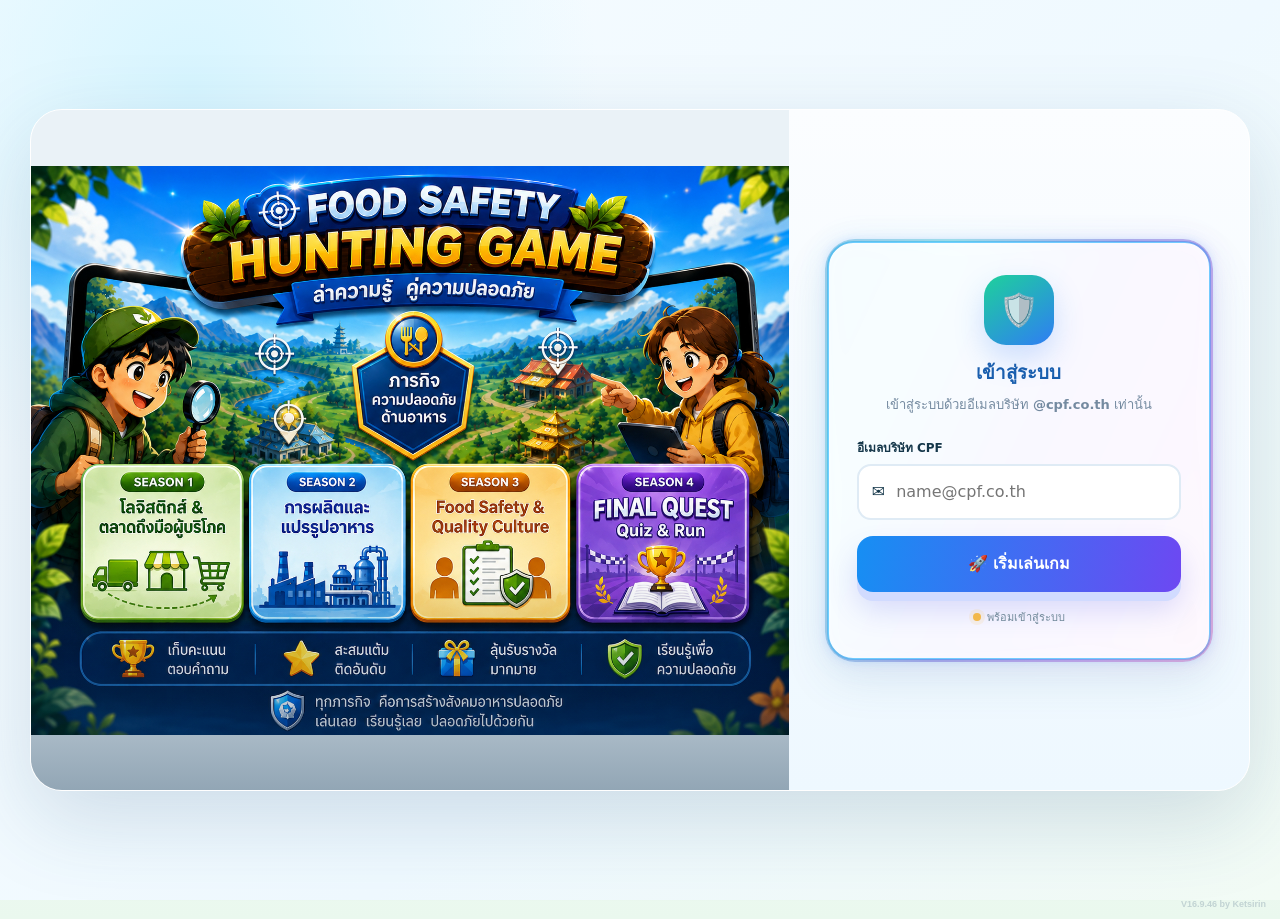
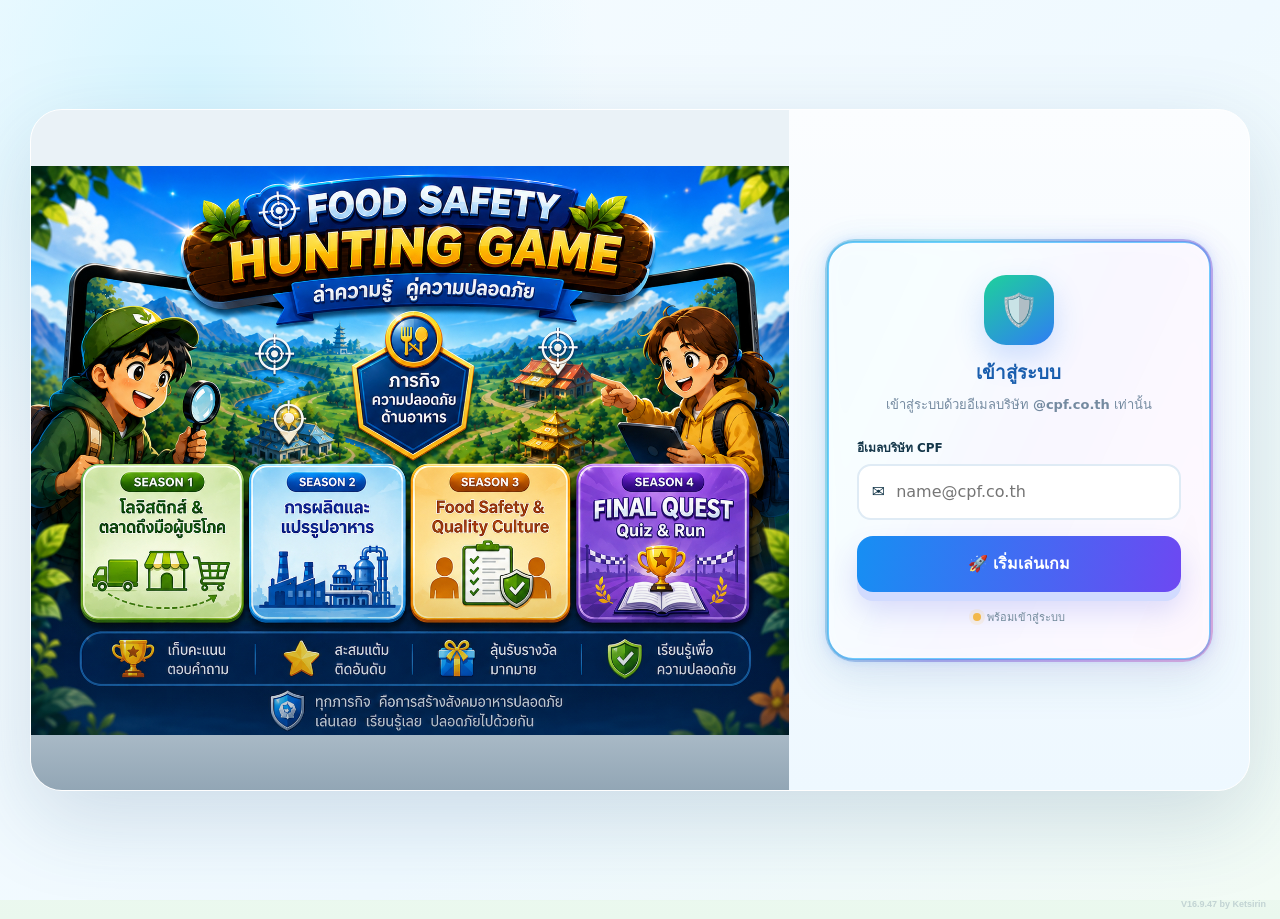
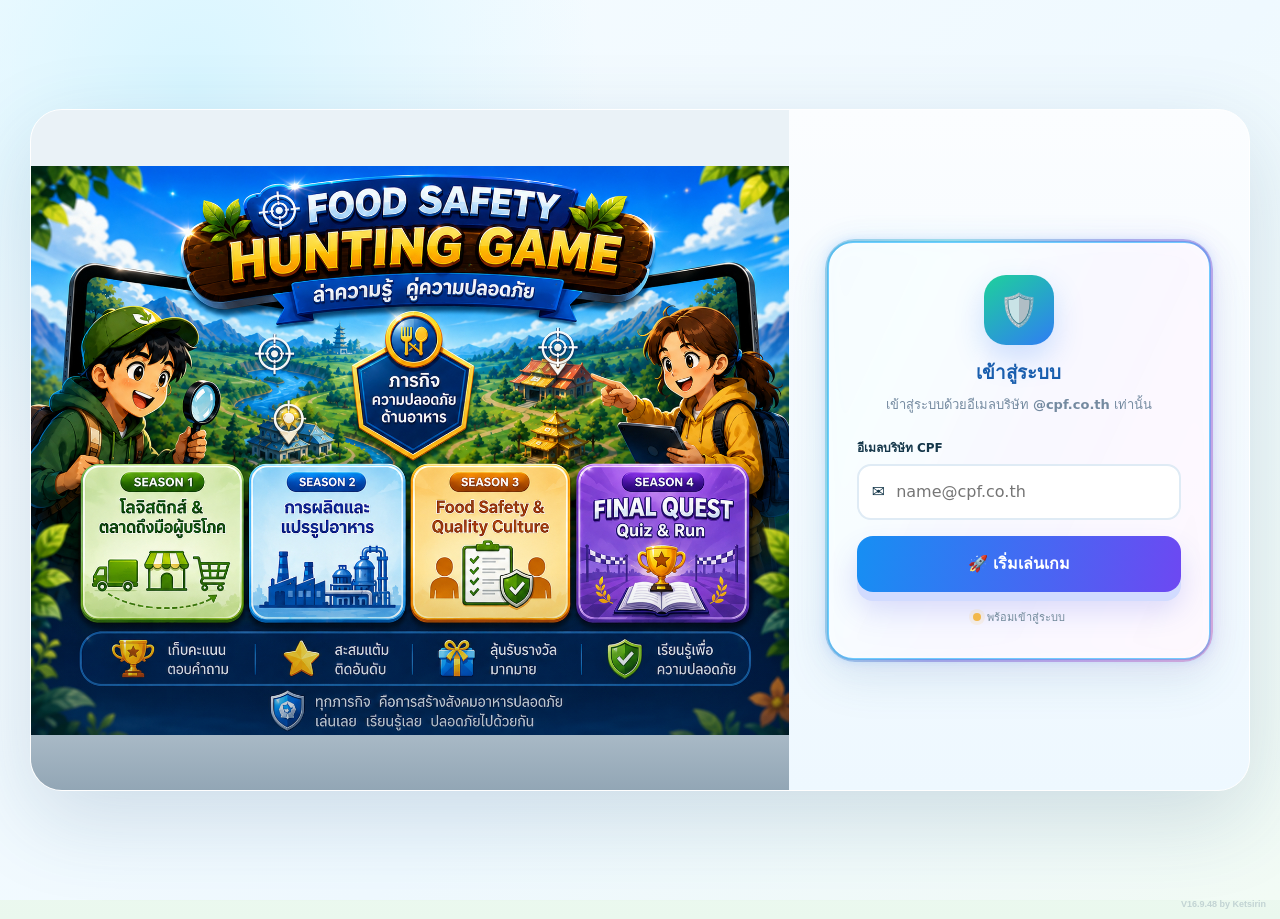
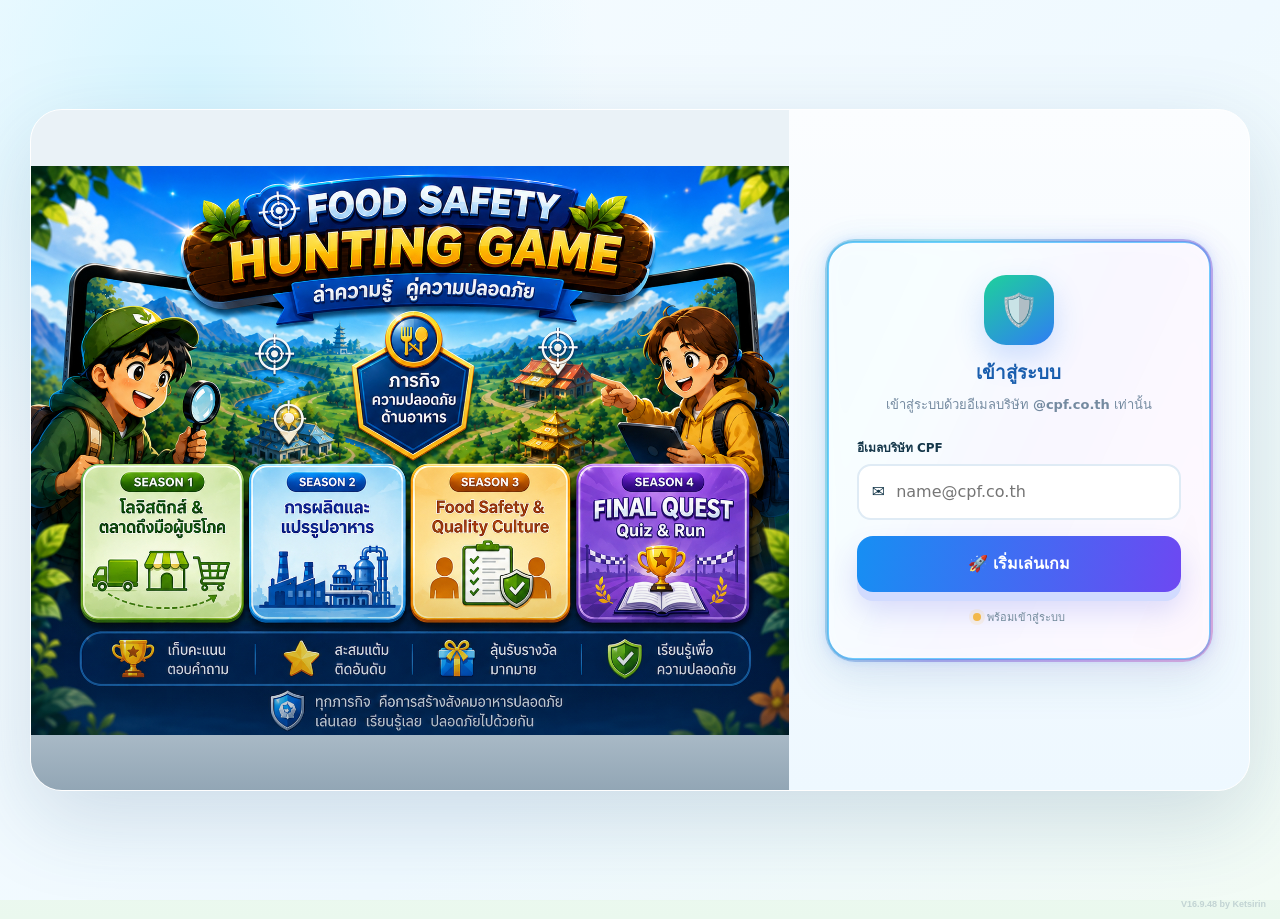
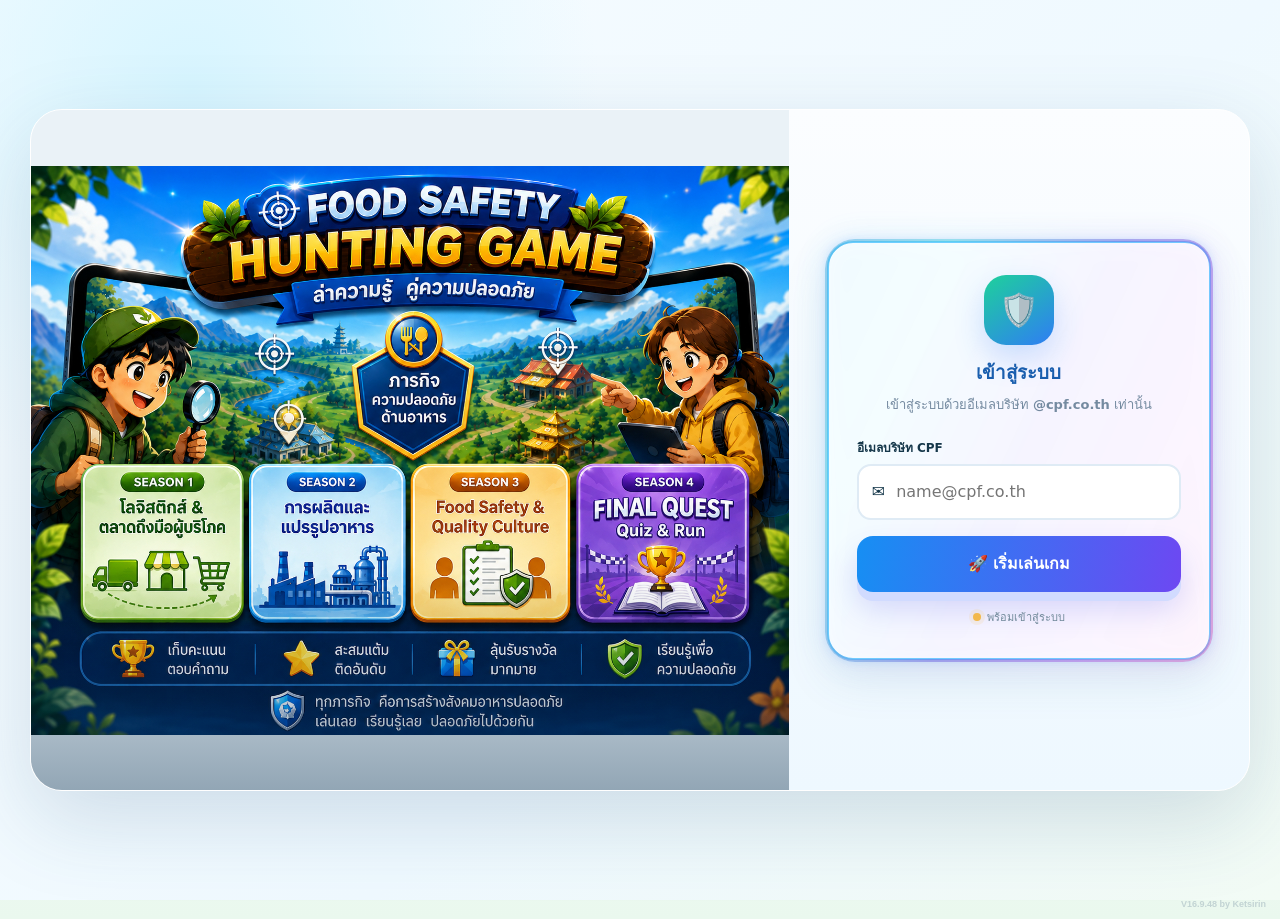
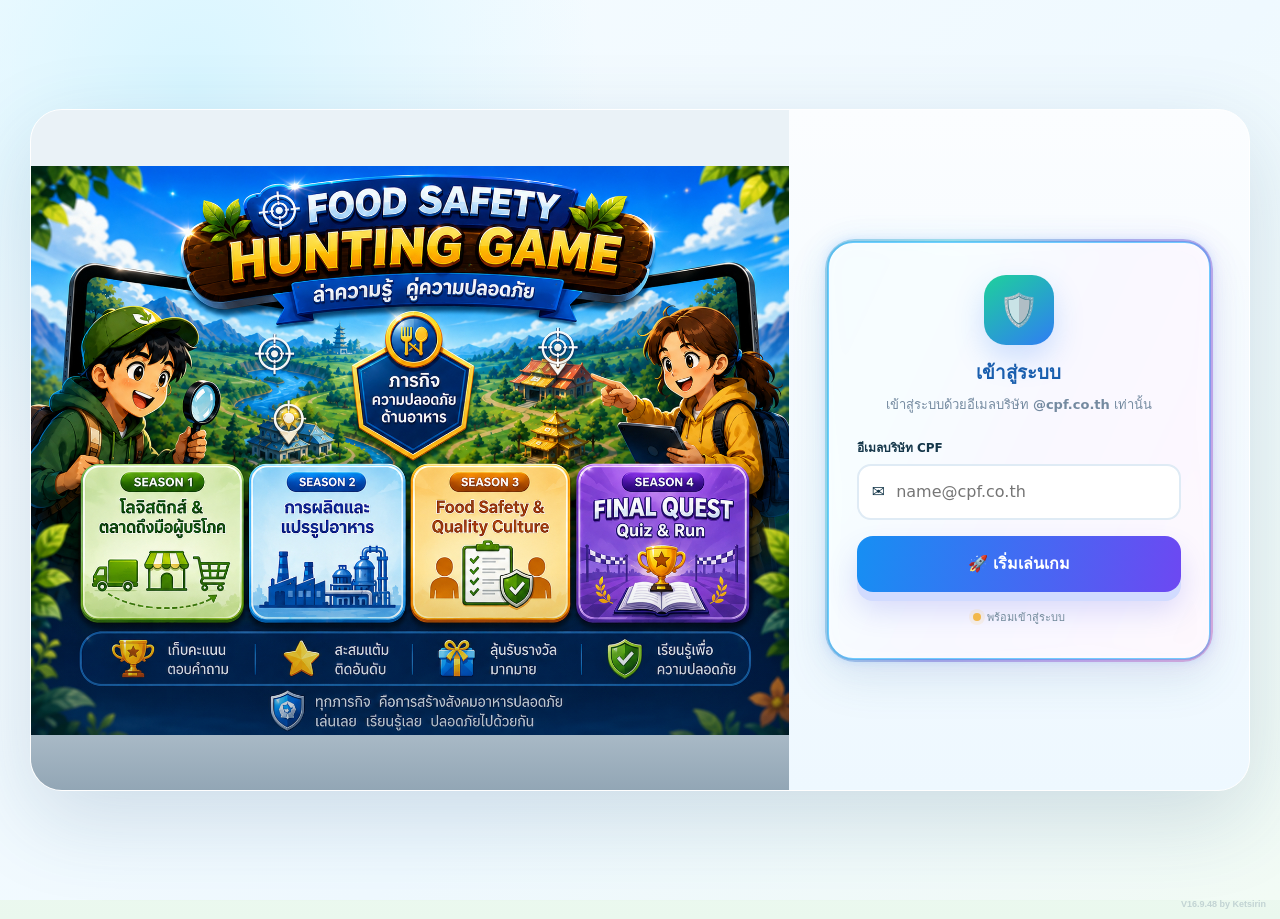
